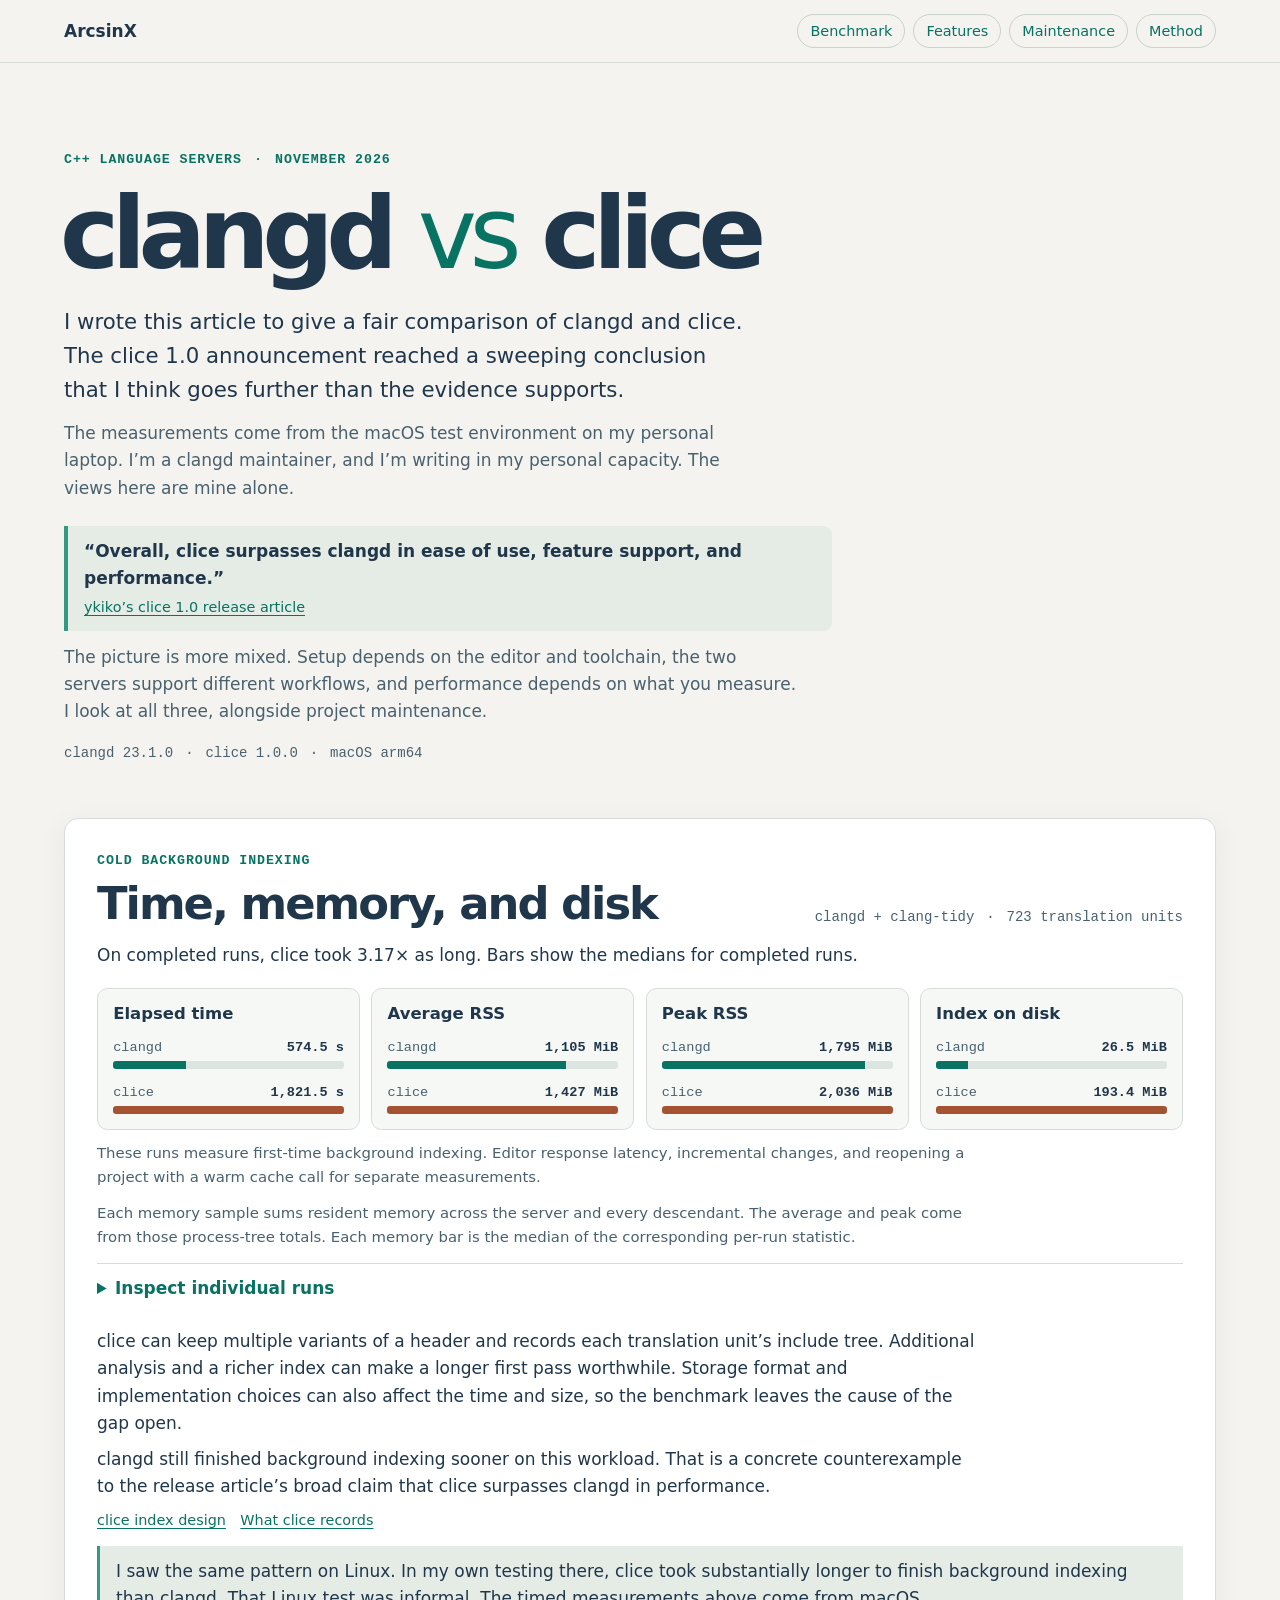
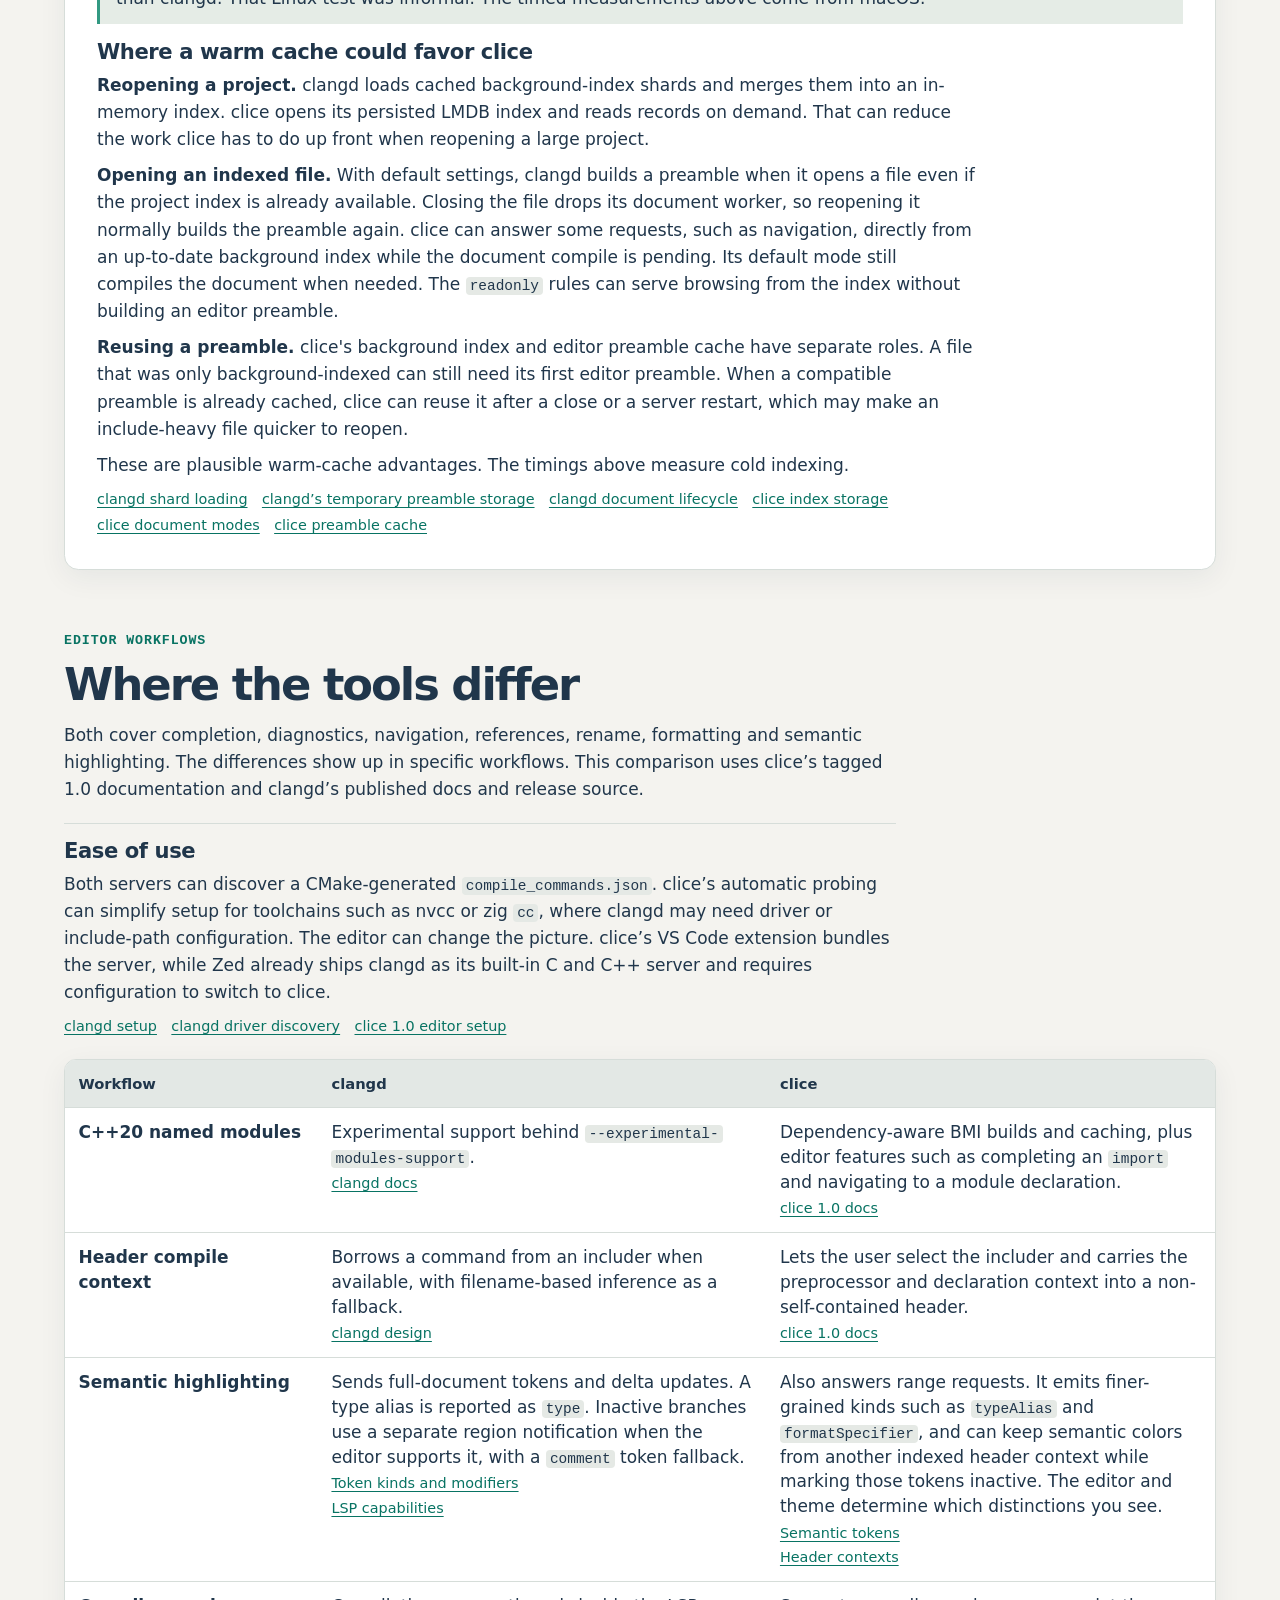
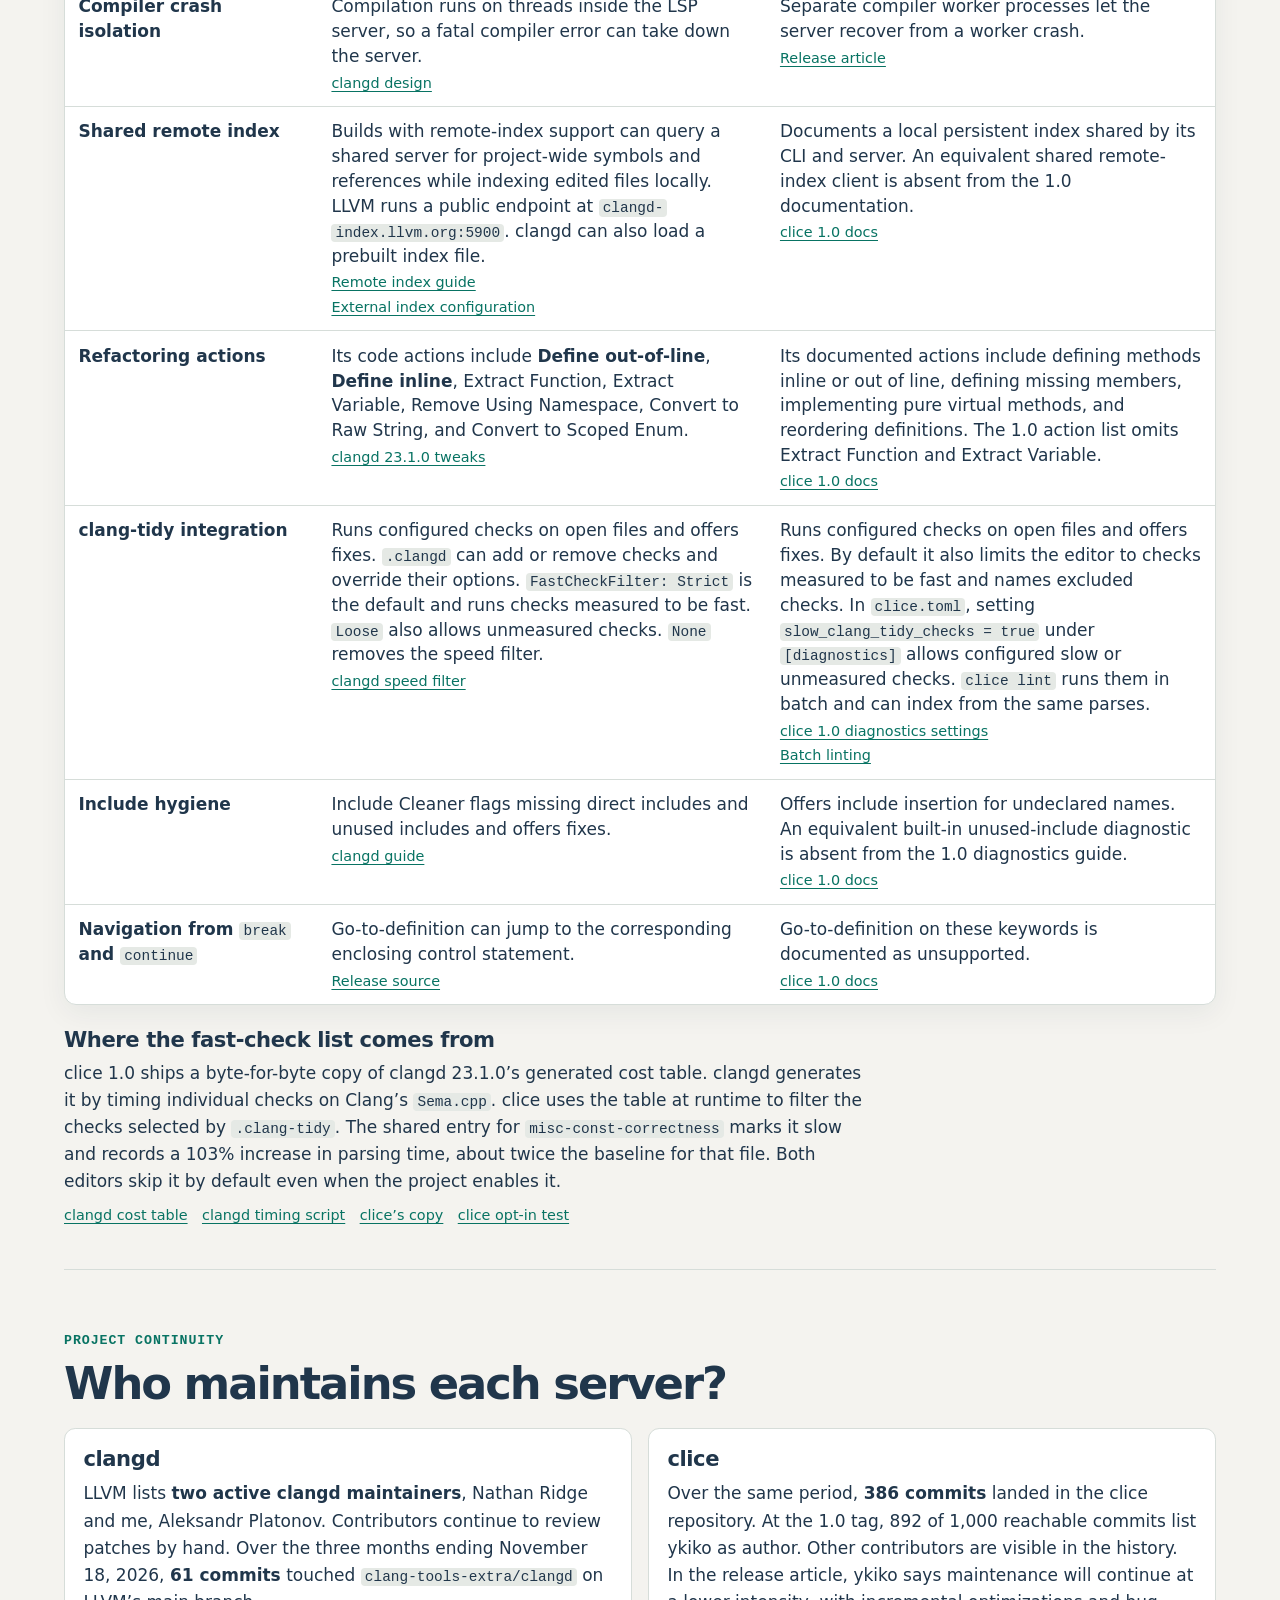
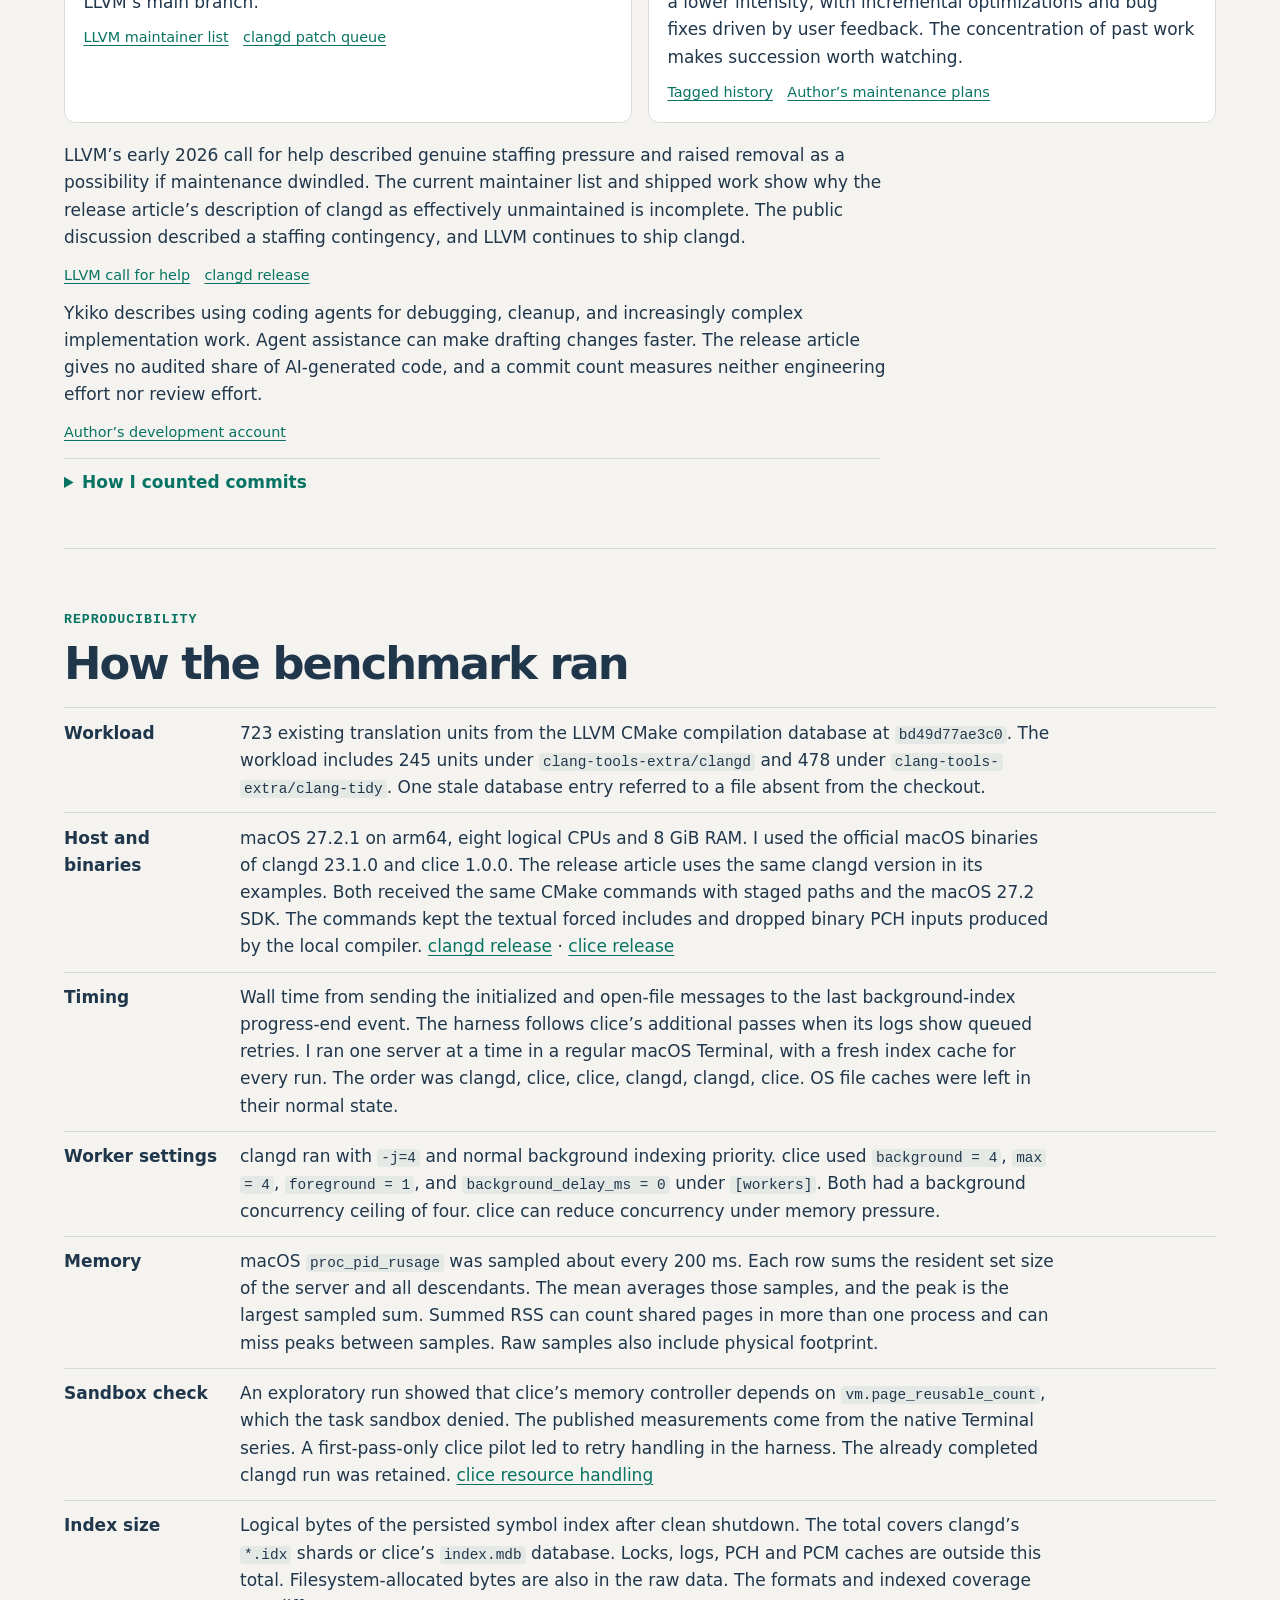
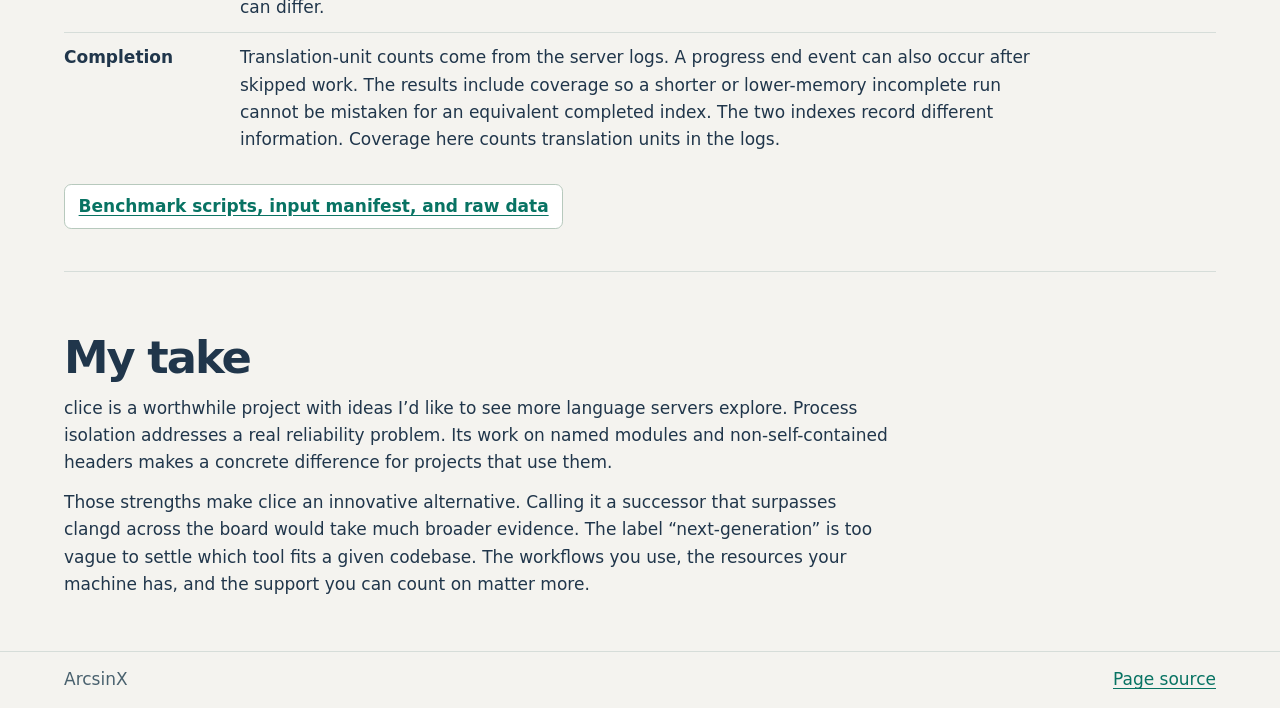
==== clangd-vs-clice/index.html @ 43998034 "Remove the name above the release quote" ====
<!doctype html>
<html lang="en">
<head>
  <meta charset="utf-8">
  <meta name="viewport" content="width=device-width, initial-scale=1">
  <meta name="description" content="Measured clangd and clice indexing time and process-tree memory on LLVM, with a sourced comparison of features and maintenance.">
  <title>clangd vs clice | An LLVM indexing comparison</title>
  <link rel="canonical" href="https://arcsinx.github.io/clangd-vs-clice/">
  <link rel="stylesheet" href="style.css">
  <script src="results.js" defer></script>
  <script src="report.js" defer></script>
</head>
<body>
  <a class="skip" href="#benchmark">Skip to benchmark</a>
  <header class="site-header">
    <div class="wrap header-inner">
      <a class="brand" href="https://github.com/ArcsinX">ArcsinX</a>
      <nav aria-label="Sections">
        <a href="#benchmark">Benchmark</a>
        <a href="#features">Features</a>
        <a href="#maintenance">Maintenance</a>
        <a href="#method">Method</a>
      </nav>
    </div>
  </header>
  <main>
    <div class="overview">
      <div class="wrap intro">
        <p class="eyebrow">C++ language servers <span>·</span> November 2026</p>
        <h1>clangd <em>vs</em> clice</h1>
        <p class="deck">I wrote this article to give a fair comparison of clangd and clice. The clice 1.0 announcement reached a sweeping conclusion that I think goes further than the evidence supports.</p>
        <p class="byline">The measurements come from the macOS test environment on my personal laptop. I’m a clangd maintainer, and I’m writing in my personal capacity. The views here are mine alone.</p>
        <figure class="release-claim">
          <blockquote>“Overall, clice surpasses clangd in ease of use, feature support, and performance.”</blockquote>
          <figcaption><a href="https://ykiko.me/en/articles/2105384023094834022/#language-server">ykiko’s clice 1.0 release article</a></figcaption>
        </figure>
        <p class="claim-response">The picture is more mixed. Setup depends on the editor and toolchain, the two servers support different workflows, and performance depends on what you measure. I look at all three, alongside project maintenance.</p>
        <p class="provenance">clangd 23.1.0 <span>·</span> clice 1.0.0 <span>·</span> macOS arm64</p>
      </div>

      <section class="wrap benchmark" id="benchmark" aria-labelledby="benchmark-title">
        <div class="benchmark-heading">
          <div>
            <p class="eyebrow">Cold background indexing</p>
            <h2 id="benchmark-title">Time, memory, and disk</h2>
          </div>
          <p class="scope">clangd + clang-tidy <span>·</span> 723 translation units</p>
        </div>
        <p id="benchmark-note" class="benchmark-note" aria-live="polite"></p>
        <div class="metrics" id="metric-cards"></div>
        <noscript><p>JavaScript displays the benchmark charts and per-run values. The raw data is available in the benchmark repository.</p></noscript>
        <p class="chart-caption">These runs measure first-time background indexing. Editor response latency, incremental changes, and reopening a project with a warm cache call for separate measurements.</p>
        <p class="chart-caption">Each memory sample sums resident memory across the server and every descendant. The average and peak come from those process-tree totals. Each memory bar is the median of the corresponding per-run statistic.</p>
        <details id="runs" class="runs">
          <summary>Inspect individual runs</summary>
          <div class="table-scroll" id="run-table" tabindex="0" role="region" aria-label="Individual benchmark runs"></div>
        </details>
        <div class="index-tradeoff">
          <p>clice can keep multiple variants of a header and records each translation unit’s include tree. Additional analysis and a richer index can make a longer first pass worthwhile. Storage format and implementation choices can also affect the time and size, so the benchmark leaves the cause of the gap open.</p>
          <p>clangd still finished background indexing sooner on this workload. That is a concrete counterexample to the release article’s broad claim that clice surpasses clangd in performance.</p>
          <p class="sources"><a href="https://github.com/clice-io/clice/blob/v1.0.0/docs/en/design/symbol-index.md">clice index design</a><a href="https://github.com/clice-io/clice/blob/v1.0.0/docs/en/cli/index.md#inspecting-the-index">What clice records</a></p>
        </div>
        <p class="linux-note">I saw the same pattern on Linux. In my own testing there, clice took substantially longer to finish background indexing than clangd. That Linux test was informal. The timed measurements above come from macOS.</p>
        <div class="warm-scenarios">
          <h3>Where a warm cache could favor clice</h3>
          <p><strong>Reopening a project.</strong> clangd loads cached background-index shards and merges them into an in-memory index. clice opens its persisted LMDB index and reads records on demand. That can reduce the work clice has to do up front when reopening a large project.</p>
          <p><strong>Opening an indexed file.</strong> With default settings, clangd builds a preamble when it opens a file even if the project index is already available. Closing the file drops its document worker, so reopening it normally builds the preamble again. clice can answer some requests, such as navigation, directly from an up-to-date background index while the document compile is pending. Its default mode still compiles the document when needed. The <code>readonly</code> rules can serve browsing from the index without building an editor preamble.</p>
          <p><strong>Reusing a preamble.</strong> clice's background index and editor preamble cache have separate roles. A file that was only background-indexed can still need its first editor preamble. When a compatible preamble is already cached, clice can reuse it after a close or a server restart, which may make an include-heavy file quicker to reopen.</p>
          <p>These are plausible warm-cache advantages. The timings above measure cold indexing.</p>
          <p class="sources"><a href="https://github.com/llvm/llvm-project/blob/llvmorg-23.1.0/clang-tools-extra/clangd/index/BackgroundRebuild.cpp">clangd shard loading</a><a href="https://github.com/llvm/llvm-project/blob/llvmorg-23.1.0/clang/lib/Frontend/PrecompiledPreamble.cpp#L197">clangd’s temporary preamble storage</a><a href="https://github.com/llvm/llvm-project/blob/llvmorg-23.1.0/clang-tools-extra/clangd/TUScheduler.cpp">clangd document lifecycle</a><a href="https://github.com/clice-io/clice/blob/v1.0.0/docs/en/design/symbol-index.md#storage">clice index storage</a><a href="https://github.com/clice-io/clice/blob/v1.0.0/docs/en/guide/configuration.md#L752-L758">clice document modes</a><a href="https://github.com/clice-io/clice/blob/v1.0.0/docs/en/design/incremental-parse.md#content-addressed-storage">clice preamble cache</a></p>
        </div>
      </section>
    </div>

    <div class="wrap article">
      <section class="section" id="features" aria-labelledby="features-title">
        <p class="eyebrow">Editor workflows</p>
        <h2 id="features-title">Where the tools differ</h2>
        <p class="section-intro">Both cover completion, diagnostics, navigation, references, rename, formatting and semantic highlighting. The differences show up in specific workflows. This comparison uses clice’s tagged 1.0 documentation and clangd’s published docs and release source.</p>
        <div class="ease">
          <h3>Ease of use</h3>
          <p>Both servers can discover a CMake-generated <code>compile_commands.json</code>. clice’s automatic probing can simplify setup for toolchains such as nvcc or zig <code>cc</code>, where clangd may need driver or include-path configuration. The editor can change the picture. clice’s VS Code extension bundles the server, while Zed already ships clangd as its built-in C and C++ server and requires configuration to switch to clice.</p>
          <p class="sources"><a href="https://clangd.llvm.org/installation">clangd setup</a><a href="https://clangd.llvm.org/guides/system-headers#query-driver">clangd driver discovery</a><a href="https://github.com/clice-io/clice/blob/v1.0.0/docs/en/guide/editors.md">clice 1.0 editor setup</a></p>
        </div>
        <div class="table-scroll feature-table" tabindex="0" role="region" aria-label="Feature comparison">
          <table>
            <thead><tr><th scope="col">Workflow</th><th scope="col">clangd</th><th scope="col">clice</th></tr></thead>
            <tbody>
              <tr><th scope="row">C++20 named modules</th><td>Experimental support behind <code>--experimental-modules-support</code>. <a href="https://clangd.llvm.org/features#experimental-c20-modules-support">clangd docs</a></td><td>Dependency-aware BMI builds and caching, plus editor features such as completing an <code>import</code> and navigating to a module declaration. <a href="https://github.com/clice-io/clice/blob/v1.0.0/docs/en/features/modules.md">clice 1.0 docs</a></td></tr>
              <tr><th scope="row">Header compile context</th><td>Borrows a command from an includer when available, with filename-based inference as a fallback. <a href="https://clangd.llvm.org/design/compile-commands#commands-for-header-files">clangd design</a></td><td>Lets the user select the includer and carries the preprocessor and declaration context into a non-self-contained header. <a href="https://github.com/clice-io/clice/blob/v1.0.0/docs/en/features/header-contexts.md">clice 1.0 docs</a></td></tr>
              <tr><th scope="row">Semantic highlighting</th><td>Sends full-document tokens and delta updates. A type alias is reported as <code>type</code>. Inactive branches use a separate region notification when the editor supports it, with a <code>comment</code> token fallback. <a href="https://clangd.llvm.org/features#semantic-highlighting">Token kinds and modifiers</a><a href="https://github.com/llvm/llvm-project/blob/llvmorg-23.1.0/clang-tools-extra/clangd/ClangdLSPServer.cpp#L613">LSP capabilities</a></td><td>Also answers range requests. It emits finer-grained kinds such as <code>typeAlias</code> and <code>formatSpecifier</code>, and can keep semantic colors from another indexed header context while marking those tokens inactive. The editor and theme determine which distinctions you see. <a href="https://github.com/clice-io/clice/blob/v1.0.0/docs/en/features/semantic-tokens.md">Semantic tokens</a><a href="https://github.com/clice-io/clice/blob/v1.0.0/docs/en/features/header-contexts.md#choosing-a-host">Header contexts</a></td></tr>
              <tr><th scope="row">Compiler crash isolation</th><td>Compilation runs on threads inside the LSP server, so a fatal compiler error can take down the server. <a href="https://clangd.llvm.org/design/threads">clangd design</a></td><td>Separate compiler worker processes let the server recover from a worker crash. <a href="https://ykiko.me/en/articles/2105384023094834022/#language-server">Release article</a></td></tr>
              <tr><th scope="row">Shared remote index</th><td>Builds with remote-index support can query a shared server for project-wide symbols and references while indexing edited files locally. LLVM runs a public endpoint at <code>clangd-index.llvm.org:5900</code>. clangd can also load a prebuilt index file. <a href="https://clangd.llvm.org/guides/remote-index">Remote index guide</a><a href="https://clangd.llvm.org/config#external">External index configuration</a></td><td>Documents a local persistent index shared by its CLI and server. An equivalent shared remote-index client is absent from the 1.0 documentation. <a href="https://github.com/clice-io/clice/blob/v1.0.0/docs/en/cli/index.md">clice 1.0 docs</a></td></tr>
              <tr><th scope="row">Refactoring actions</th><td>Its code actions include <strong>Define out-of-line</strong>, <strong>Define inline</strong>, Extract Function, Extract Variable, Remove Using Namespace, Convert to Raw String, and Convert to Scoped Enum. <a href="https://github.com/llvm/llvm-project/tree/llvmorg-23.1.0/clang-tools-extra/clangd/refactor/tweaks">clangd 23.1.0 tweaks</a></td><td>Its documented actions include defining methods inline or out of line, defining missing members, implementing pure virtual methods, and reordering definitions. The 1.0 action list omits Extract Function and Extract Variable. <a href="https://github.com/clice-io/clice/blob/v1.0.0/docs/en/features/code-action.md">clice 1.0 docs</a></td></tr>
              <tr><th scope="row">clang-tidy integration</th><td>Runs configured checks on open files and offers fixes. <code>.clangd</code> can add or remove checks and override their options. <code>FastCheckFilter: Strict</code> is the default and runs checks measured to be fast. <code>Loose</code> also allows unmeasured checks. <code>None</code> removes the speed filter. <a href="https://clangd.llvm.org/config#fastcheckfilter">clangd speed filter</a></td><td>Runs configured checks on open files and offers fixes. By default it also limits the editor to checks measured to be fast and names excluded checks. In <code>clice.toml</code>, setting <code>slow_clang_tidy_checks = true</code> under <code>[diagnostics]</code> allows configured slow or unmeasured checks. <code>clice lint</code> runs them in batch and can index from the same parses. <a href="https://github.com/clice-io/clice/blob/v1.0.0/docs/en/guide/configuration.md#diagnostics">clice 1.0 diagnostics settings</a><a href="https://github.com/clice-io/clice/blob/v1.0.0/docs/en/cli/lint.md">Batch linting</a></td></tr>
              <tr><th scope="row">Include hygiene</th><td>Include Cleaner flags missing direct includes and unused includes and offers fixes. <a href="https://clangd.llvm.org/guides/include-cleaner">clangd guide</a></td><td>Offers include insertion for undeclared names. An equivalent built-in unused-include diagnostic is absent from the 1.0 diagnostics guide. <a href="https://github.com/clice-io/clice/blob/v1.0.0/docs/en/features/diagnostics.md">clice 1.0 docs</a></td></tr>
              <tr><th scope="row">Navigation from <code>break</code> and <code>continue</code></th><td>Go-to-definition can jump to the corresponding enclosing control statement. <a href="https://github.com/llvm/llvm-project/blob/llvmorg-23.1.0/clang-tools-extra/clangd/XRefs.cpp">Release source</a></td><td>Go-to-definition on these keywords is documented as unsupported. <a href="https://github.com/clice-io/clice/blob/v1.0.0/docs/en/features/navigation.md#implicit-targets">clice 1.0 docs</a></td></tr>
            </tbody>
          </table>
        </div>
        <div class="check-cost">
          <h3>Where the fast-check list comes from</h3>
          <p>clice 1.0 ships a byte-for-byte copy of clangd 23.1.0’s generated cost table. clangd generates it by timing individual checks on Clang’s <code>Sema.cpp</code>. clice uses the table at runtime to filter the checks selected by <code>.clang-tidy</code>. The shared entry for <code>misc-const-correctness</code> marks it slow and records a 103% increase in parsing time, about twice the baseline for that file. Both editors skip it by default even when the project enables it.</p>
          <p class="sources"><a href="https://github.com/llvm/llvm-project/blob/llvmorg-23.1.0/clang-tools-extra/clangd/TidyFastChecks.inc#L297">clangd cost table</a><a href="https://github.com/llvm/llvm-project/blob/llvmorg-23.1.0/clang-tools-extra/clangd/TidyFastChecks.py">clangd timing script</a><a href="https://github.com/clice-io/clice/blob/v1.0.0/src/compile/tidy_check_costs.inc#L297">clice’s copy</a><a href="https://github.com/clice-io/clice/tree/v1.0.0/tests/diagnostics/clang_tidy/20_slow_checks">clice opt-in test</a></p>
        </div>
      </section>

      <section class="section" id="maintenance" aria-labelledby="maintenance-title">
        <p class="eyebrow">Project continuity</p>
        <h2 id="maintenance-title">Who maintains each server?</h2>
        <div class="columns">
          <article>
            <h3>clangd</h3>
            <p>LLVM lists <strong>two active clangd maintainers</strong>, Nathan Ridge and me, Aleksandr Platonov. Contributors continue to review patches by hand. Over the three months ending November 18, 2026, <strong>61 commits</strong> touched <code>clang-tools-extra/clangd</code> on LLVM’s main branch.</p>
            <p class="sources"><a href="https://github.com/llvm/llvm-project/blob/main/clang-tools-extra/Maintainers.md#clangd">LLVM maintainer list</a><a href="https://github.com/llvm/llvm-project/pulls?q=is%3Apr+label%3Aclangd">clangd patch queue</a></p>
          </article>
          <article>
            <h3>clice</h3>
            <p>Over the same period, <strong>386 commits</strong> landed in the clice repository. At the 1.0 tag, 892 of 1,000 reachable commits list ykiko as author. Other contributors are visible in the history. In the release article, ykiko says maintenance will continue at a lower intensity, with incremental optimizations and bug fixes driven by user feedback. The concentration of past work makes succession worth watching.</p>
            <p class="sources"><a href="https://github.com/clice-io/clice/commits/v1.0.0/">Tagged history</a><a href="https://ykiko.me/en/articles/2105384023094834022/#to-be-continued">Author’s maintenance plans</a></p>
          </article>
        </div>
        <p>LLVM’s early 2026 call for help described genuine staffing pressure and raised removal as a possibility if maintenance dwindled. The current maintainer list and shipped work show why the release article’s description of clangd as effectively unmaintained is incomplete. The public discussion described a staffing contingency, and LLVM continues to ship clangd.</p>
        <p class="sources"><a href="https://discourse.llvm.org/t/help-needed-with-clangd-maintenance/89820">LLVM call for help</a><a href="https://github.com/clangd/clangd/releases/tag/23.1.0">clangd release</a></p>
        <p>Ykiko describes using coding agents for debugging, cleanup, and increasingly complex implementation work. Agent assistance can make drafting changes faster. The release article gives no audited share of AI-generated code, and a commit count measures neither engineering effort nor review effort.</p>
        <p class="sources"><a href="https://ykiko.me/en/articles/2105384023094834022/#how-did-we-get-here">Author’s development account</a></p>
        <details class="commit-method">
          <summary>How I counted commits</summary>
          <p>The window covers August 19 through November 18, 2026 UTC. I counted commits reachable from a pinned snapshot of each main branch. The clangd count filters for its directory in LLVM’s monorepo. The clice count covers its whole repository, including editor integrations, documentation, and other tools. The API links use one result per page, so the last page number gives the count.</p>
          <p class="sources"><a href="https://api.github.com/repos/llvm/llvm-project/commits?sha=5d20c85f4e1b8755b655bf1782b094fb35ec48d1&amp;path=clang-tools-extra%2Fclangd&amp;since=2026-08-18T23%3A59%3A59Z&amp;until=2026-11-18T23%3A59%3A59Z&amp;per_page=1">clangd count query</a><a href="https://api.github.com/repos/clice-io/clice/commits?sha=d4e8471db3127cdc76ed79bac5b300a36f6eaecd&amp;since=2026-08-18T23%3A59%3A59Z&amp;until=2026-11-18T23%3A59%3A59Z&amp;per_page=1">clice count query</a></p>
        </details>
      </section>

      <section class="section" id="method" aria-labelledby="method-title">
        <p class="eyebrow">Reproducibility</p>
        <h2 id="method-title">How the benchmark ran</h2>
        <dl class="method">
          <div><dt>Workload</dt><dd>723 existing translation units from the LLVM CMake compilation database at <code>bd49d77ae3c0</code>. The workload includes 245 units under <code>clang-tools-extra/clangd</code> and 478 under <code>clang-tools-extra/clang-tidy</code>. One stale database entry referred to a file absent from the checkout.</dd></div>
          <div><dt>Host and binaries</dt><dd>macOS 27.2.1 on arm64, eight logical CPUs and 8 GiB RAM. I used the official macOS binaries of clangd 23.1.0 and clice 1.0.0. The release article uses the same clangd version in its examples. Both received the same CMake commands with staged paths and the macOS 27.2 SDK. The commands kept the textual forced includes and dropped binary PCH inputs produced by the local compiler. <a href="https://github.com/clangd/clangd/releases/tag/23.1.0">clangd release</a> · <a href="https://github.com/clice-io/clice/releases/tag/v1.0.0">clice release</a></dd></div>
          <div><dt>Timing</dt><dd>Wall time from sending the initialized and open-file messages to the last background-index progress-end event. The harness follows clice’s additional passes when its logs show queued retries. I ran one server at a time in a regular macOS Terminal, with a fresh index cache for every run. The order was clangd, clice, clice, clangd, clangd, clice. OS file caches were left in their normal state.</dd></div>
          <div><dt>Worker settings</dt><dd>clangd ran with <code>-j=4</code> and normal background indexing priority. clice used <code>background = 4</code>, <code>max = 4</code>, <code>foreground = 1</code>, and <code>background_delay_ms = 0</code> under <code>[workers]</code>. Both had a background concurrency ceiling of four. clice can reduce concurrency under memory pressure.</dd></div>
          <div><dt>Memory</dt><dd>macOS <code>proc_pid_rusage</code> was sampled about every 200 ms. Each row sums the resident set size of the server and all descendants. The mean averages those samples, and the peak is the largest sampled sum. Summed RSS can count shared pages in more than one process and can miss peaks between samples. Raw samples also include physical footprint.</dd></div>
          <div><dt>Sandbox check</dt><dd>An exploratory run showed that clice’s memory controller depends on <code>vm.page_reusable_count</code>, which the task sandbox denied. The published measurements come from the native Terminal series. A first-pass-only clice pilot led to retry handling in the harness. The already completed clangd run was retained. <a href="https://github.com/clice-io/clice/blob/v1.0.0/src/worker/resources.cpp">clice resource handling</a></dd></div>
          <div><dt>Index size</dt><dd>Logical bytes of the persisted symbol index after clean shutdown. The total covers clangd’s <code>*.idx</code> shards or clice’s <code>index.mdb</code> database. Locks, logs, PCH and PCM caches are outside this total. Filesystem-allocated bytes are also in the raw data. The formats and indexed coverage can differ.</dd></div>
          <div><dt>Completion</dt><dd>Translation-unit counts come from the server logs. A progress end event can also occur after skipped work. The results include coverage so a shorter or lower-memory incomplete run cannot be mistaken for an equivalent completed index. The two indexes record different information. Coverage here counts translation units in the logs.</dd></div>
        </dl>
        <p><a class="button" href="https://github.com/ArcsinX/clangd-vs-clice-benchmark">Benchmark scripts, input manifest, and raw data</a></p>
      </section>
      <section class="section conclusion" aria-labelledby="conclusion-title">
        <h2 id="conclusion-title">My take</h2>
        <p>clice is a worthwhile project with ideas I’d like to see more language servers explore. Process isolation addresses a real reliability problem. Its work on named modules and non-self-contained headers makes a concrete difference for projects that use them.</p>
        <p>Those strengths make clice an innovative alternative. Calling it a successor that surpasses clangd across the board would take much broader evidence. The label “next-generation” is too vague to settle which tool fits a given codebase. The workflows you use, the resources your machine has, and the support you can count on matter more.</p>
      </section>
    </div>
  </main>
  <footer><div class="wrap footer"><span>ArcsinX</span><a href="https://github.com/ArcsinX/ArcsinX.github.io/tree/main/clangd-vs-clice">Page source</a></div></footer>
</body>
</html>
---- clangd-vs-clice/style.css ----
:root {
  color-scheme: light;
  --paper: #f4f3ef;
  --panel: #fff;
  --ink: #20364b;
  --muted: #49616e;
  --line: #d6ddd9;
  --teal: #087363;
  --teal-wash: #e5ece6;
  --copper: #a45332;
  --mono: Menlo, Consolas, "Liberation Mono", monospace;
  --shadow: 0 8px 28px #132a3810;
}
* { box-sizing: border-box; }
html { scroll-behavior: smooth; }
body {
  margin: 0;
  background: var(--paper);
  color: var(--ink);
  font: 1.0625rem/1.6 system-ui, -apple-system, sans-serif;
}
a { color: var(--teal); text-underline-offset: .19em; }
a:hover { text-decoration-thickness: 2px; }
a:focus-visible, summary:focus-visible, [tabindex]:focus-visible {
  outline: 2px solid var(--teal);
  outline-offset: 4px;
}
h1, h2, h3, p { margin: 0; }
h1, h2, h3 { line-height: 1.1; }
h1 {
  font-size: clamp(3rem, 8vw, 6.25rem);
  font-weight: 740;
  letter-spacing: -.075em;
  margin-left: -.04em;
}
h1 em { color: var(--teal); font-style: normal; font-weight: 480; }
h2 { font-size: clamp(1.85rem, 4.2vw, 2.8rem); font-weight: 690; letter-spacing: -.045em; }
h3 { font-size: 1.32rem; letter-spacing: -.02em; }
code {
  background: #e5e9e5;
  border-radius: .25rem;
  padding: .07em .28em;
  font: .85em/1.3 var(--mono);
  overflow-wrap: anywhere;
  box-decoration-break: clone;
  -webkit-box-decoration-break: clone;
}
.wrap { width: min(100% - 3.75rem, 72rem); margin-inline: auto; }
.skip { position: absolute; left: 1rem; top: -6rem; z-index: 5; background: var(--panel); padding: .6rem; }
.skip:focus { top: .5rem; }
.site-header { border-bottom: 1px solid var(--line); }
.header-inner, .footer {
  display: flex;
  align-items: center;
  justify-content: space-between;
  gap: 1rem;
  padding-block: .9rem;
}
.brand { color: var(--ink); font-weight: 750; text-decoration: none; }
nav { display: flex; flex-wrap: wrap; gap: .35rem .5rem; }
nav a {
  padding: .27rem .75rem;
  border: 1px solid #c7d3cb;
  border-radius: 2rem;
  font-size: .9rem;
  text-decoration: none;
}
nav a:hover { background: var(--teal-wash); text-decoration: underline; }
.brand:hover { text-decoration: underline; }
.intro { padding-block: clamp(2.8rem, 7vw, 5.4rem) clamp(1.9rem, 5vw, 3.35rem); }
.eyebrow {
  margin-bottom: .55rem;
  color: var(--teal);
  font: 650 .83rem/1.5 var(--mono);
  letter-spacing: .07em;
  text-transform: uppercase;
}
.eyebrow span, .provenance span, .scope span { margin-inline: .25em; }
.deck { margin-top: 1rem; max-width: 43rem; font-size: clamp(1.125rem, 2.2vw, 1.33rem); }
.byline { max-width: 43rem; margin-top: .85rem; color: var(--muted); }
.byline span { display: block; color: var(--ink); font-weight: 680; margin-top: .3rem; }
.release-claim {
  max-width: 48rem;
  margin: 1.5rem 0 0;
  padding: .75rem 1rem;
  background: var(--teal-wash);
  border-left: .25rem solid #329982;
  border-radius: 0 .55rem .55rem 0;
}
.release-claim blockquote { margin: 0; font-weight: 620; }
.release-claim figcaption { margin-top: .23rem; font-size: .9rem; }
.claim-response { max-width: 46rem; margin-top: .8rem; color: var(--muted); }
.provenance, .scope { color: var(--muted); font: .875rem/1.5 var(--mono); }
.provenance { margin-top: 1.1rem; }
.benchmark {
  background: var(--panel);
  border: 1px solid var(--line);
  border-radius: .9rem;
  box-shadow: var(--shadow);
  padding: clamp(1rem, 3.5vw, 2rem);
}
.benchmark-heading { display: flex; justify-content: space-between; gap: .6rem 1rem; align-items: end; flex-wrap: wrap; }
.benchmark-note { margin-top: .85rem; max-width: 53rem; }
.metrics { display: grid; grid-template-columns: repeat(4, minmax(0, 1fr)); gap: .7rem; margin-top: 1.2rem; }
.metric { min-width: 0; padding: .95rem; background: #f6f8f5; border: 1px solid var(--line); border-radius: .65rem; }
.metric h3 { font-size: 1.03rem; margin-bottom: .95rem; letter-spacing: 0; }
.bar-row + .bar-row { margin-top: .85rem; }
.bar-label {
  display: flex;
  justify-content: space-between;
  gap: .25rem;
  margin-bottom: .28rem;
  color: var(--muted);
  font: .85rem/1.4 var(--mono);
}
.bar-label strong { color: var(--ink); text-align: right; }
.track { height: .49rem; background: #dce5df; border-radius: .2rem; overflow: hidden; }
.bar { height: 100%; background: var(--teal); }
.bar.clice { background: var(--copper); }
.chart-caption { max-width: 55rem; margin-top: .75rem; color: var(--muted); font-size: .93rem; }
.runs, .commit-method { margin-top: .85rem; border-top: 1px solid var(--line); }
summary { color: var(--teal); cursor: pointer; padding: .65rem 0; font-weight: 670; }
.runs table { min-width: 56rem; }
.index-tradeoff, .warm-scenarios { max-width: 55rem; margin-top: 1rem; }
.index-tradeoff p + p, .warm-scenarios p { margin-top: .55rem; }
.linux-note { margin-top: .85rem; padding: .75rem 1rem; background: var(--teal-wash); border-left: .2rem solid #329982; }
.runs td, .runs th { padding: .55rem .65rem; }
.article { padding-bottom: 3.3rem; }
.section { padding-top: clamp(2rem, 5vw, 3.8rem); }
.section + .section { margin-top: 2.6rem; border-top: 1px solid var(--line); }
.section-intro, .section > p:not(.eyebrow) { margin-top: .8rem; max-width: 52rem; }
.ease { max-width: 52rem; margin-top: 1.25rem; padding-top: .9rem; border-top: 1px solid var(--line); }
.ease p, .check-cost p { margin-top: .55rem; }
.table-scroll { overflow-x: auto; }
.feature-table {
  margin-top: 1.3rem;
  background: var(--panel);
  border: 1px solid var(--line);
  border-radius: .75rem;
  box-shadow: var(--shadow);
}
table { width: 100%; border-collapse: collapse; text-align: left; }
.feature-table table { min-width: 41rem; }
thead { background: #e3e8e5; font-size: .92rem; }
th, td { vertical-align: top; padding: .78rem .84rem; border-bottom: 1px solid var(--line); line-height: 1.46; }
tbody tr:last-child > * { border-bottom: 0; }
.feature-table th[scope="row"] { width: 22%; }
.feature-table td { width: 39%; }
.feature-table td a { display: block; width: fit-content; font-size: .9rem; margin-top: .23rem; }
.check-cost { margin-top: 1.4rem; max-width: 50rem; }
.columns { display: grid; grid-template-columns: 1fr 1fr; gap: 1rem; margin-block: 1.2rem; }
.columns article { background: var(--panel); border: 1px solid var(--line); border-radius: .7rem; padding: 1.15rem; }
.columns p { margin-top: .62rem; }
.sources { display: flex; flex-wrap: wrap; gap: .2rem .9rem; font-size: .9rem; }
.commit-method { max-width: 51rem; }
.commit-method .sources { margin-top: .4rem; }
.method { margin: 1.2rem 0; }
.method > div { display: grid; grid-template-columns: 10rem minmax(0, 1fr); gap: .4rem 1rem; border-top: 1px solid var(--line); padding-block: .7rem; }
dt { font-weight: 690; }
dd { margin: 0; max-width: 51rem; }
.button {
  display: inline-block;
  padding: .52rem .85rem;
  background: var(--panel);
  border: 1px solid #b7c9bd;
  border-radius: .45rem;
  font-weight: 650;
}
footer { border-top: 1px solid var(--line); color: var(--muted); }
@media (max-width: 58rem) {
  .metrics { grid-template-columns: repeat(2, minmax(0, 1fr)); }
}
@media (max-width: 39rem) {
  .wrap { width: calc(100% - 1.75rem); }
  .header-inner { align-items: start; flex-direction: column; gap: .35rem; }
  .columns, .method > div { grid-template-columns: 1fr; }
  .metrics { grid-template-columns: 1fr; }
  .metric { display: grid; grid-template-columns: 1fr 1fr; gap: .4rem .75rem; }
  .metric h3 { grid-column: 1 / -1; margin-bottom: .12rem; }
  .bar-row + .bar-row { margin-top: 0; }
  th, td { padding: .6rem; }
}
@media (prefers-reduced-motion: reduce) { html { scroll-behavior: auto; } }
@media print {
  .site-header, footer { display: none; }
  .wrap { width: 100%; }
  .benchmark, .feature-table { box-shadow: none; }
}
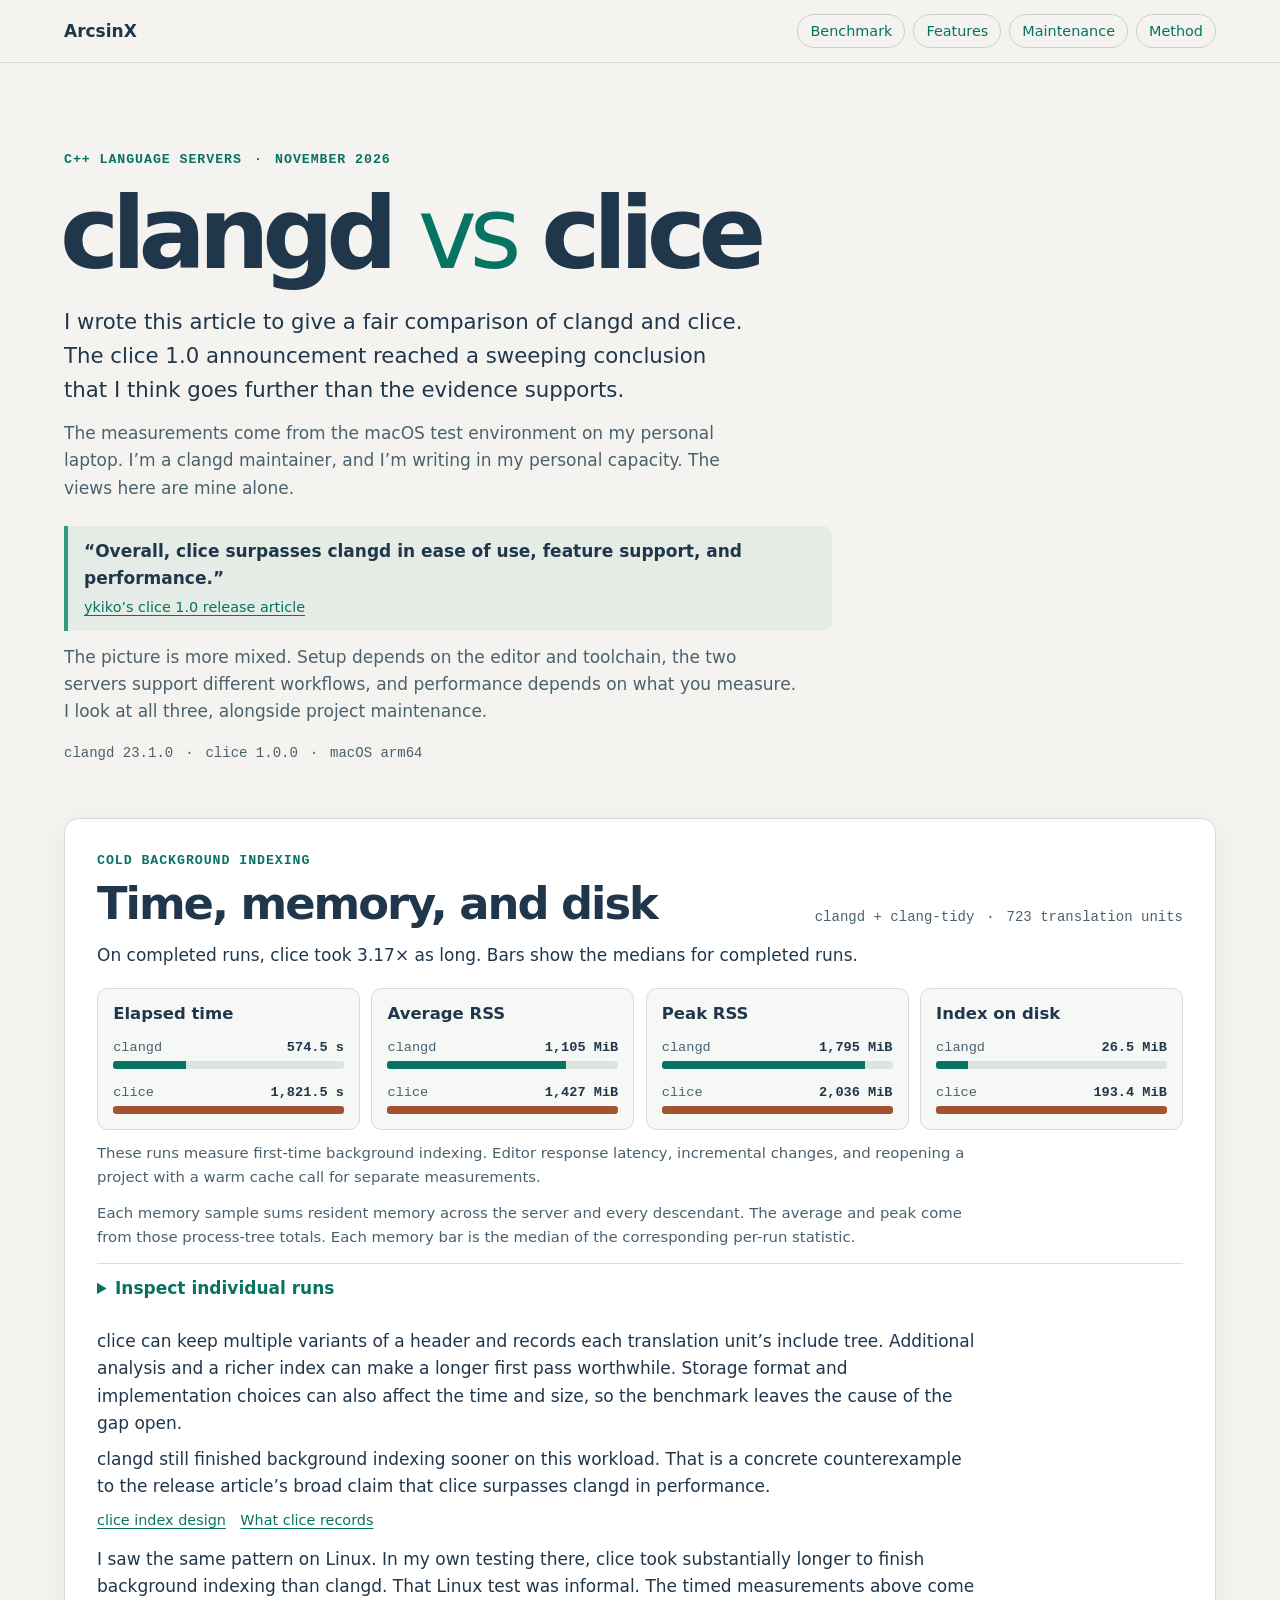
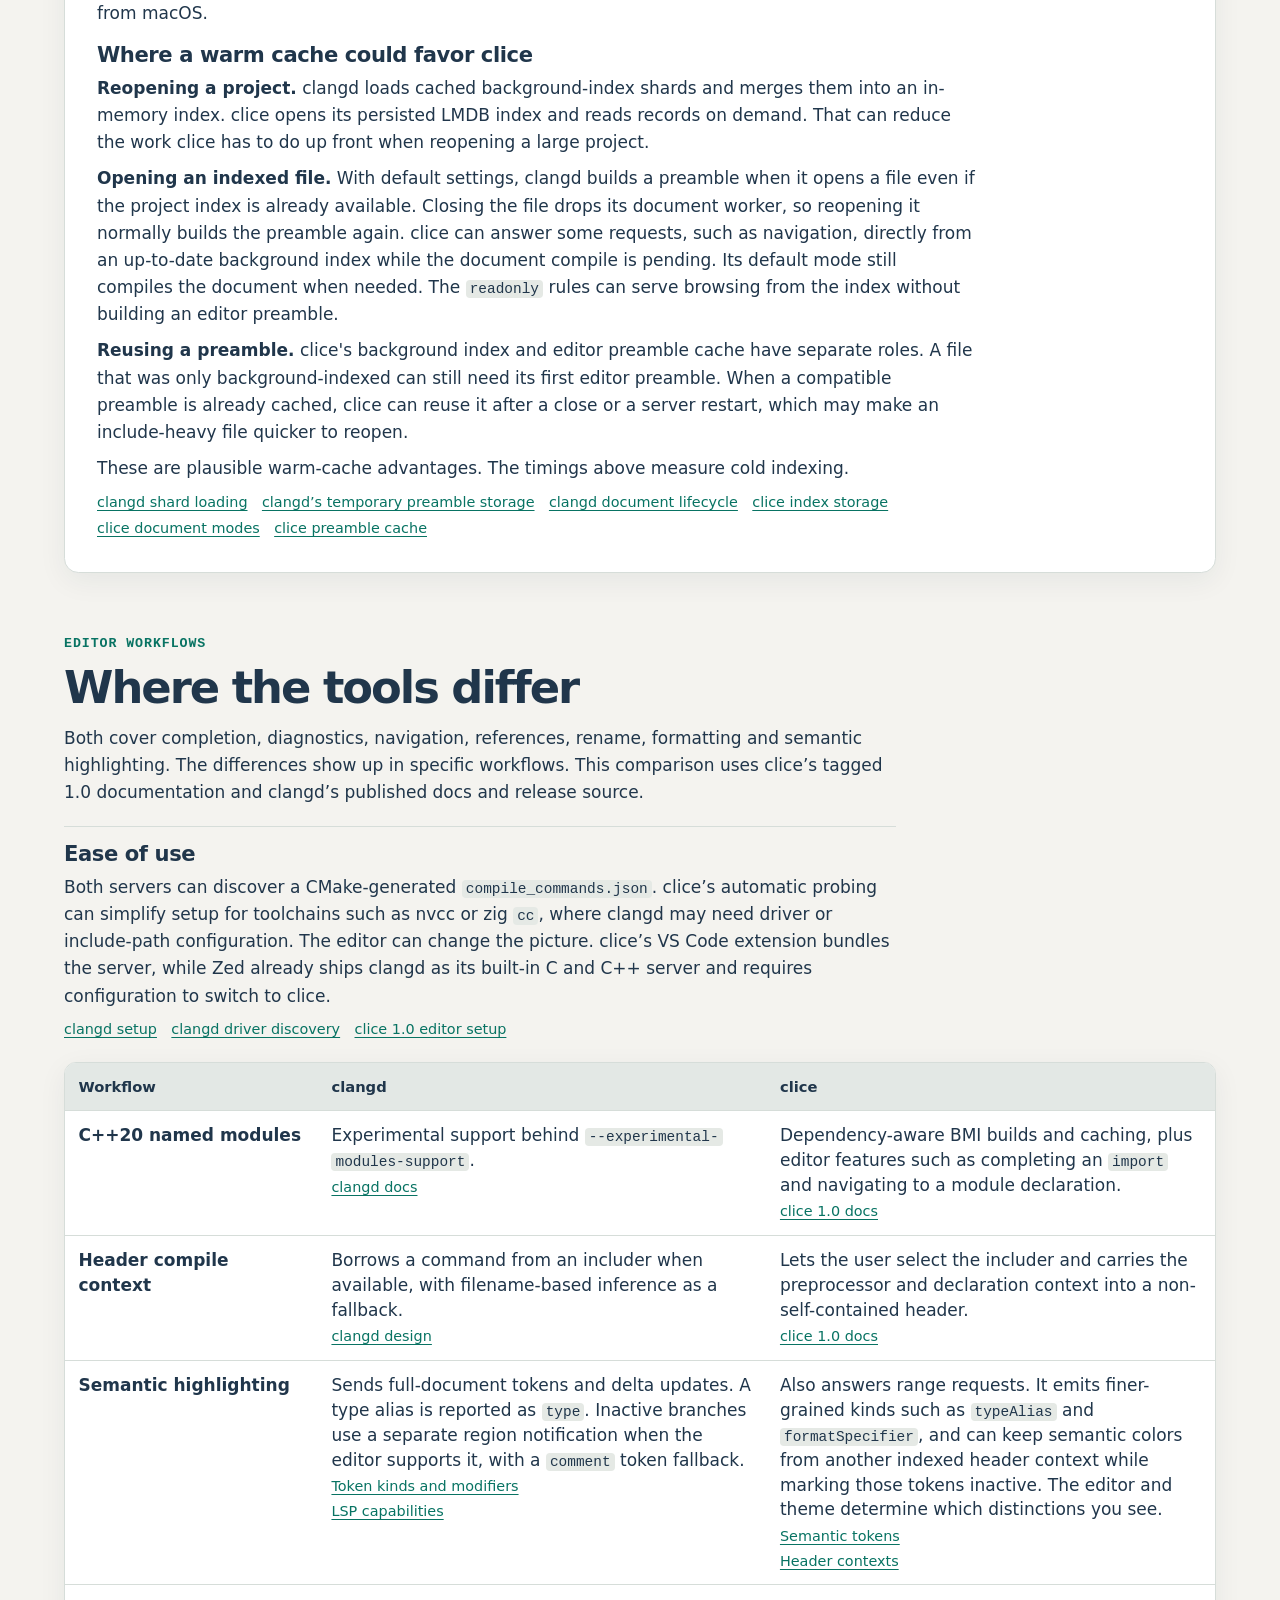
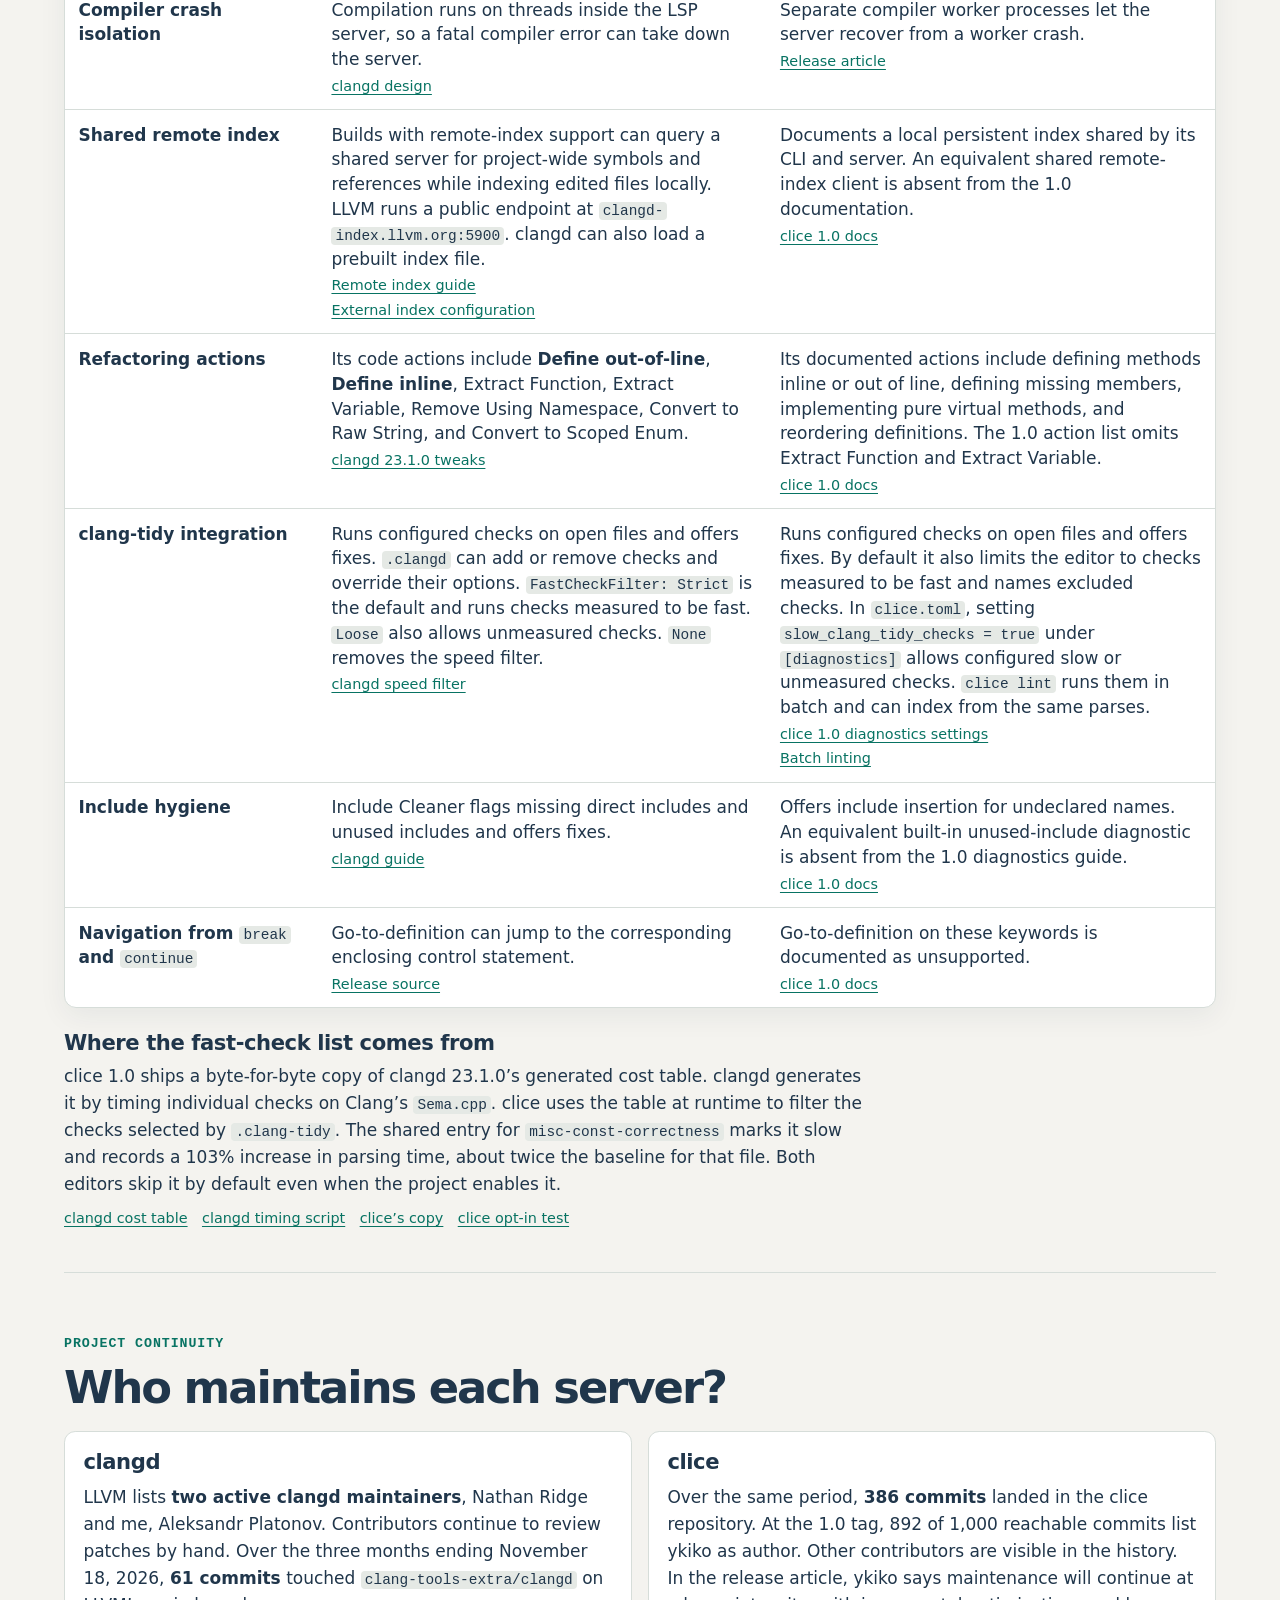
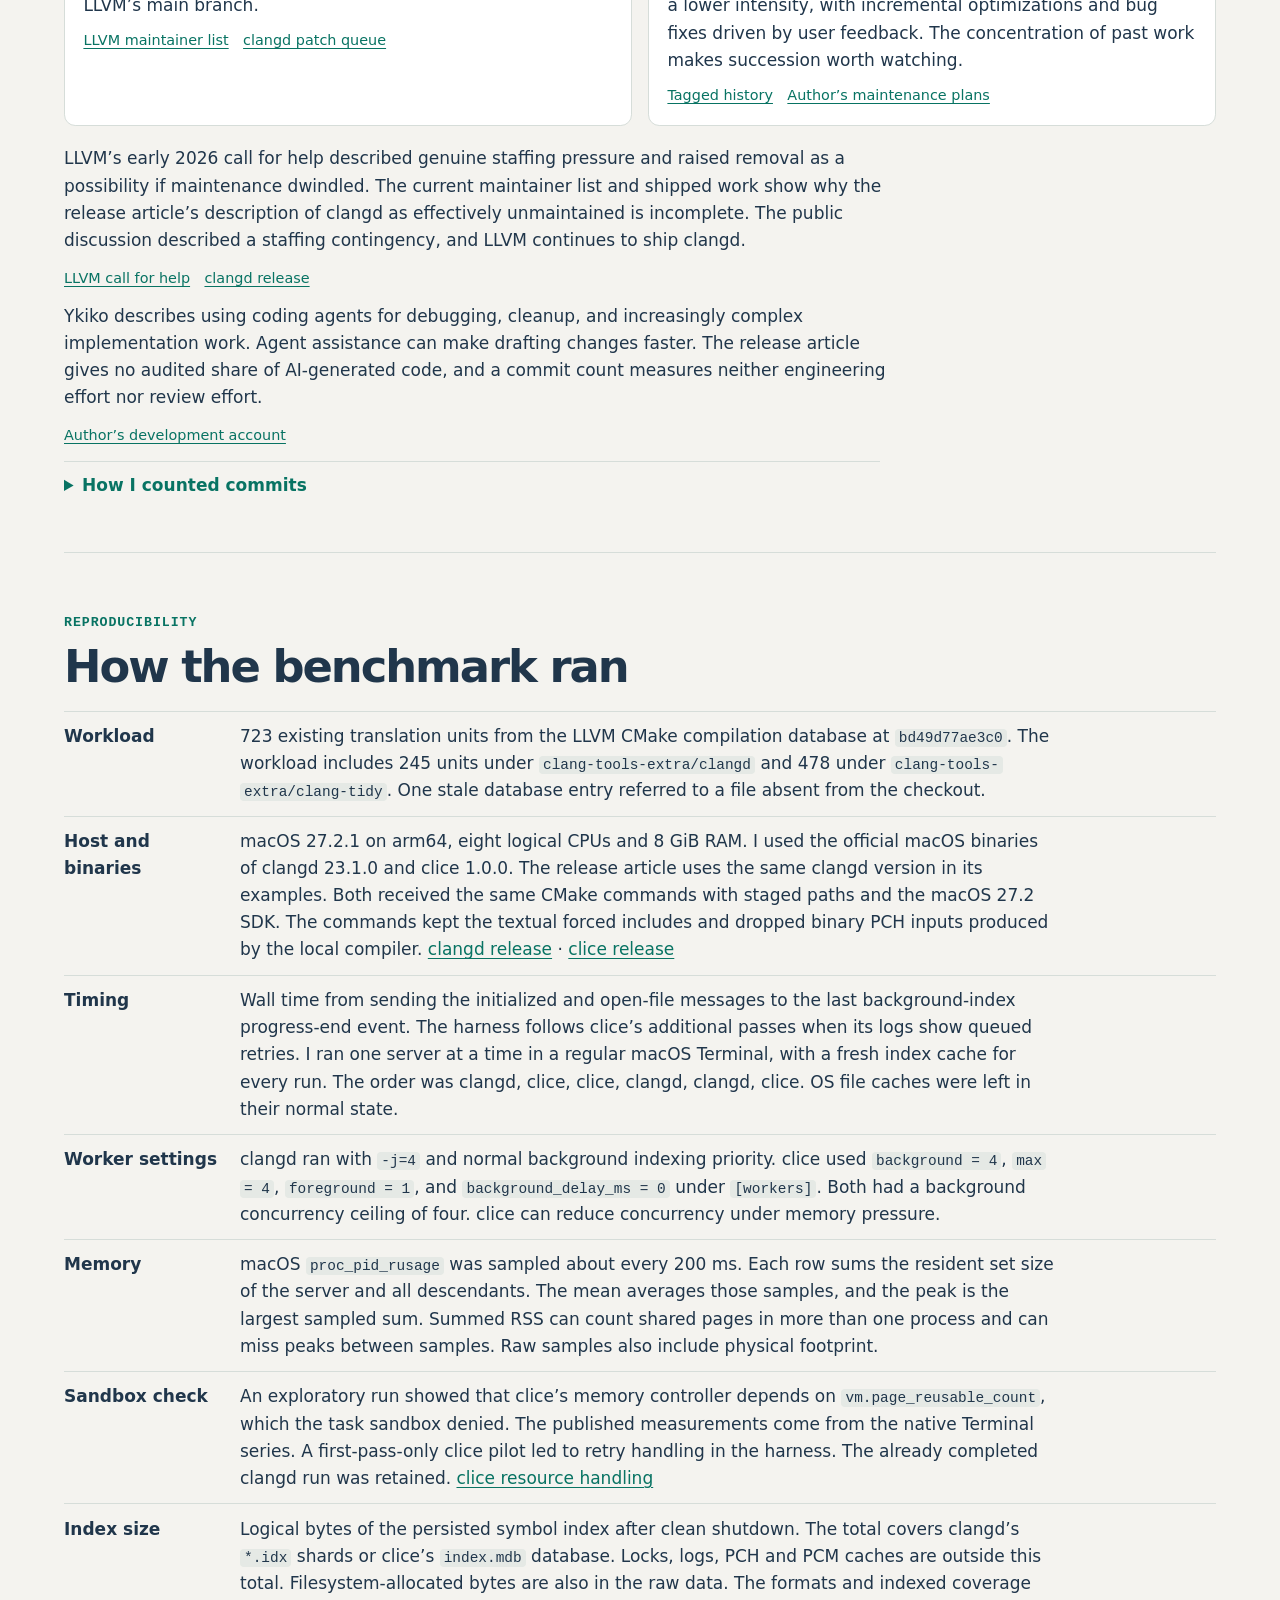
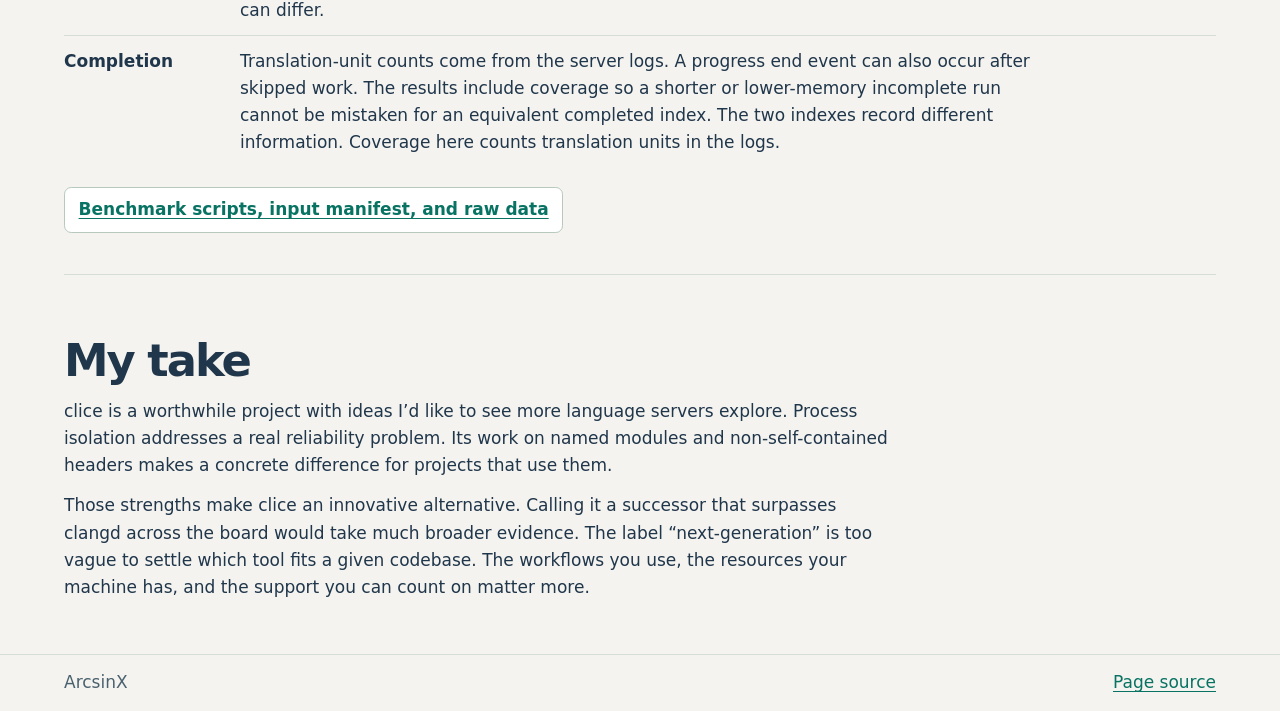
==== commit 8648ea2c: "Style the Linux observation as a regular paragraph" ====
--- a/clangd-vs-clice/index.html
+++ b/clangd-vs-clice/index.html
@@ -60,7 +60,7 @@
           <p>clangd still finished background indexing sooner on this workload. That is a concrete counterexample to the release article’s broad claim that clice surpasses clangd in performance.</p>
           <p class="sources"><a href="https://github.com/clice-io/clice/blob/v1.0.0/docs/en/design/symbol-index.md">clice index design</a><a href="https://github.com/clice-io/clice/blob/v1.0.0/docs/en/cli/index.md#inspecting-the-index">What clice records</a></p>
         </div>
-        <p class="linux-note">I saw the same pattern on Linux. In my own testing there, clice took substantially longer to finish background indexing than clangd. That Linux test was informal. The timed measurements above come from macOS.</p>
+        <p class="benchmark-paragraph">I saw the same pattern on Linux. In my own testing there, clice took substantially longer to finish background indexing than clangd. That Linux test was informal. The timed measurements above come from macOS.</p>
         <div class="warm-scenarios">
           <h3>Where a warm cache could favor clice</h3>
           <p><strong>Reopening a project.</strong> clangd loads cached background-index shards and merges them into an in-memory index. clice opens its persisted LMDB index and reads records on demand. That can reduce the work clice has to do up front when reopening a large project.</p>
--- a/clangd-vs-clice/style.css
+++ b/clangd-vs-clice/style.css
@@ -123,7 +123,7 @@
 .runs table { min-width: 56rem; }
 .index-tradeoff, .warm-scenarios { max-width: 55rem; margin-top: 1rem; }
 .index-tradeoff p + p, .warm-scenarios p { margin-top: .55rem; }
-.linux-note { margin-top: .85rem; padding: .75rem 1rem; background: var(--teal-wash); border-left: .2rem solid #329982; }
+.benchmark-paragraph { max-width: 55rem; margin-top: .85rem; }
 .runs td, .runs th { padding: .55rem .65rem; }
 .article { padding-bottom: 3.3rem; }
 .section { padding-top: clamp(2rem, 5vw, 3.8rem); }
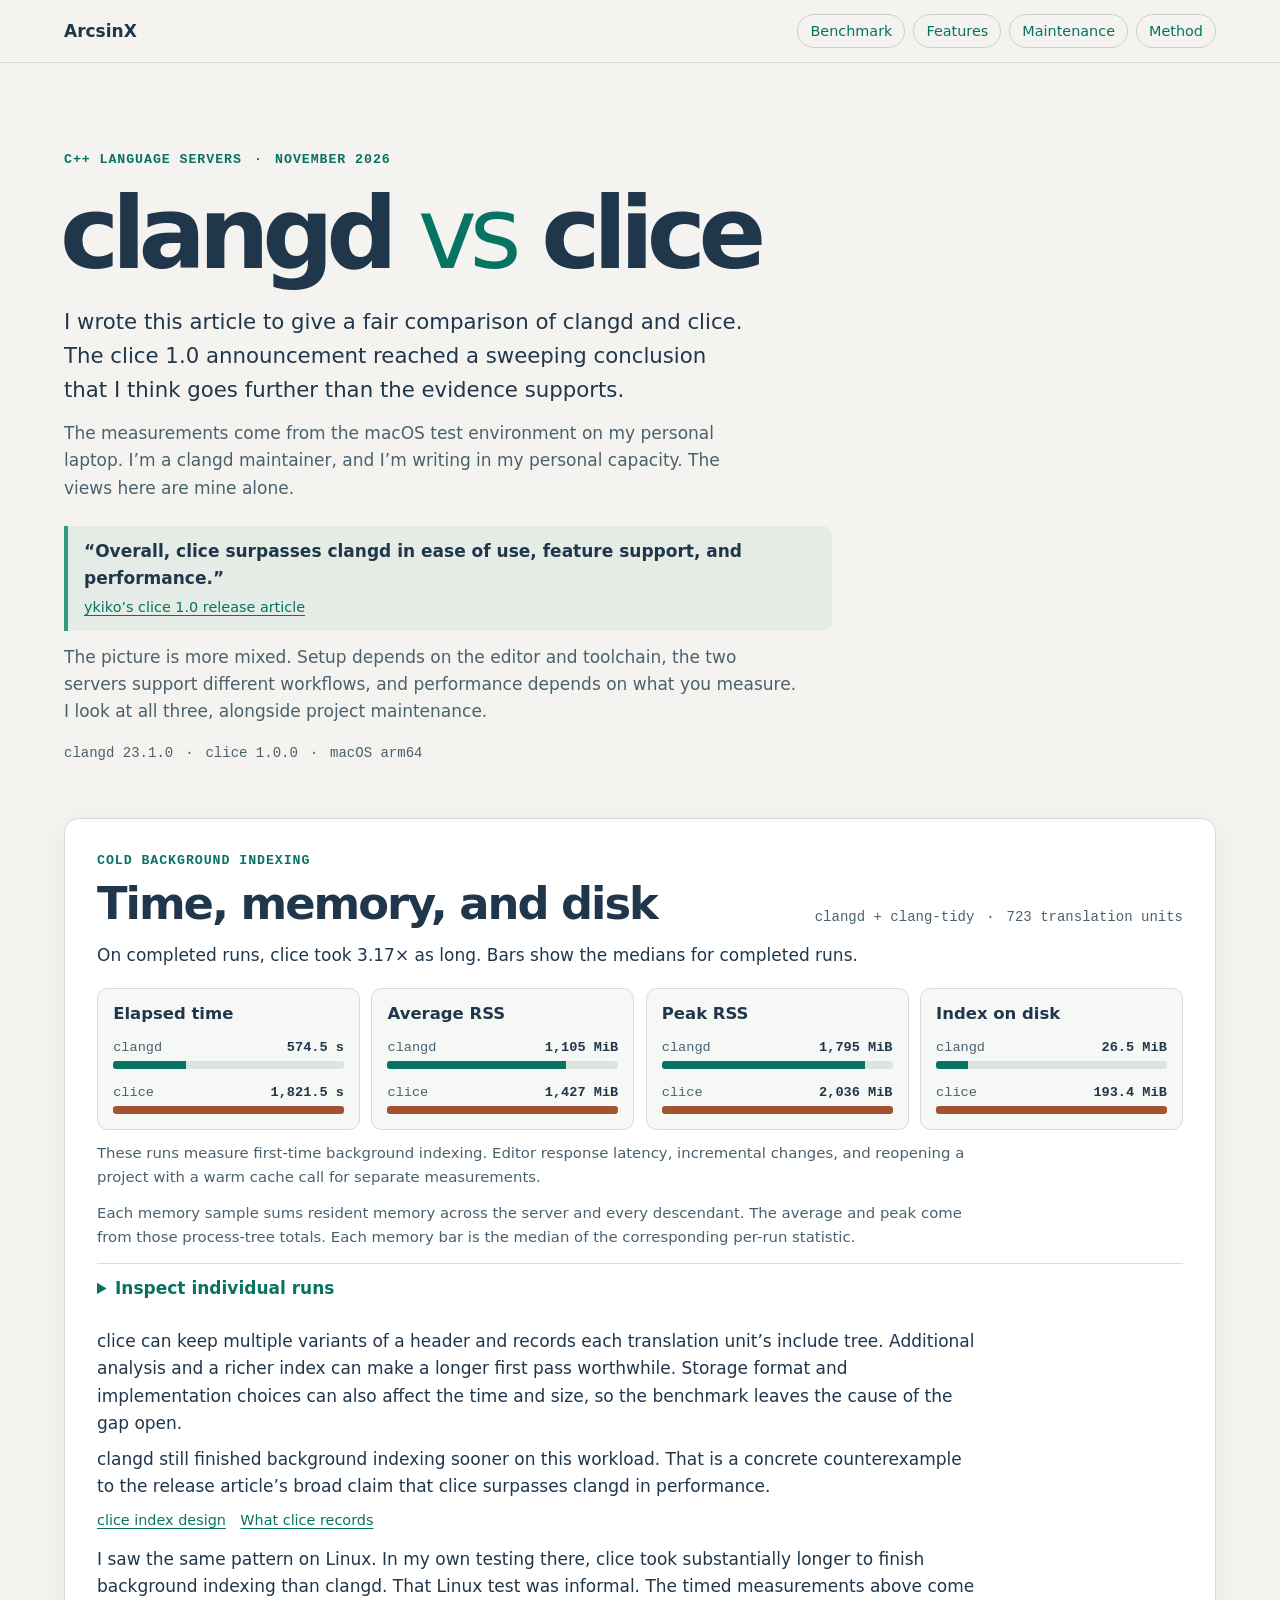
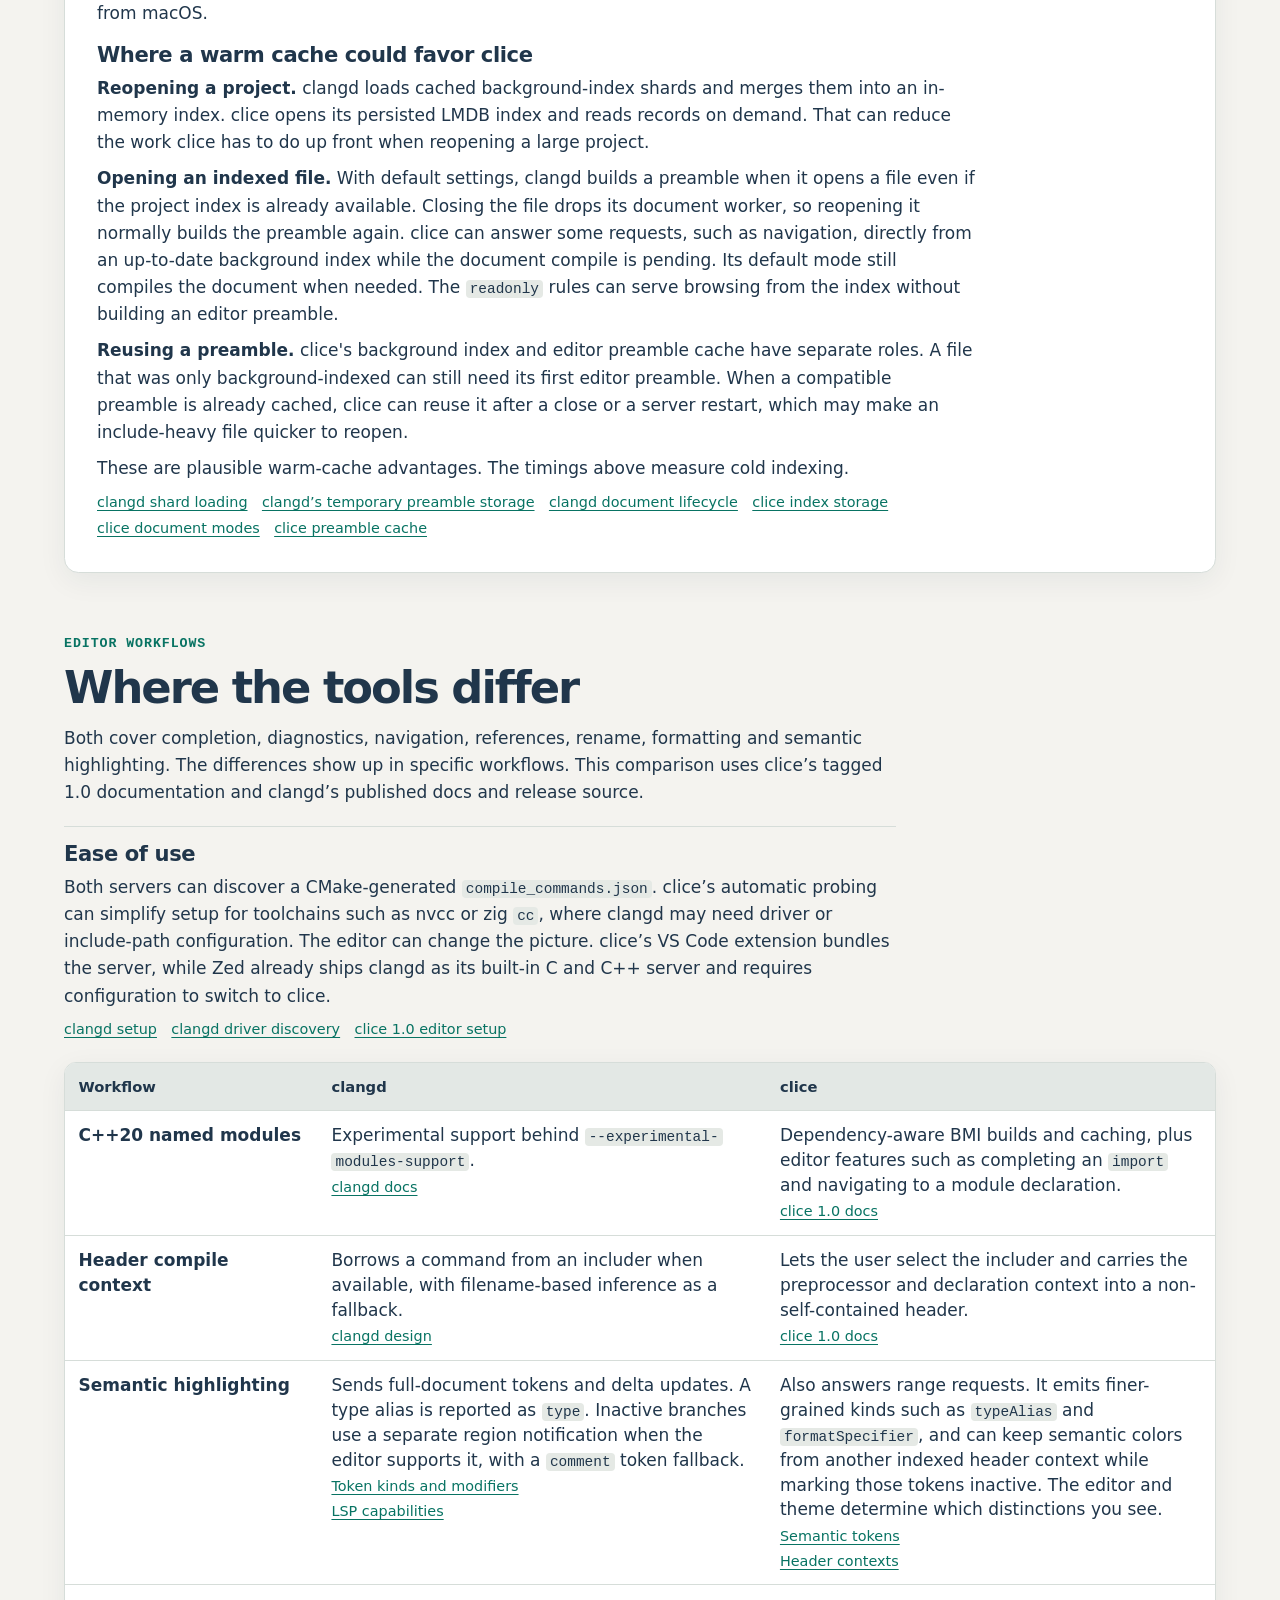
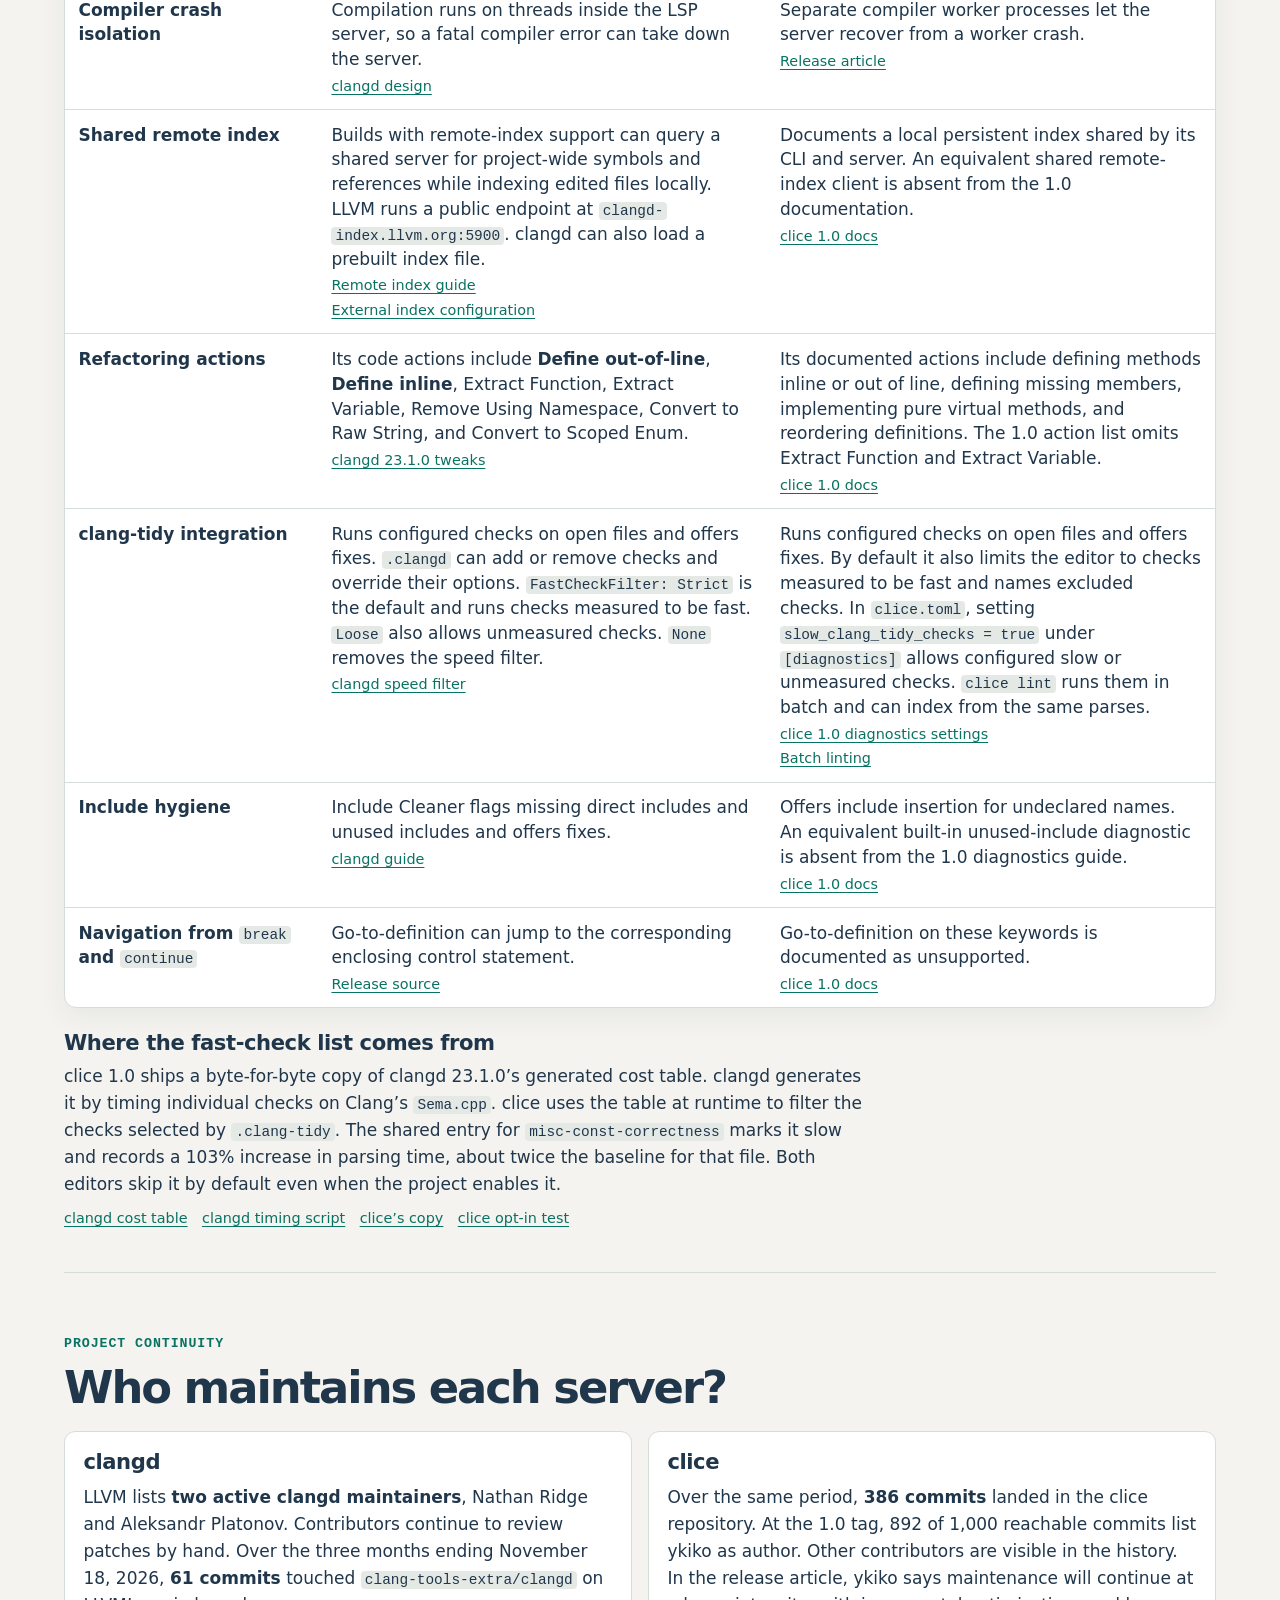
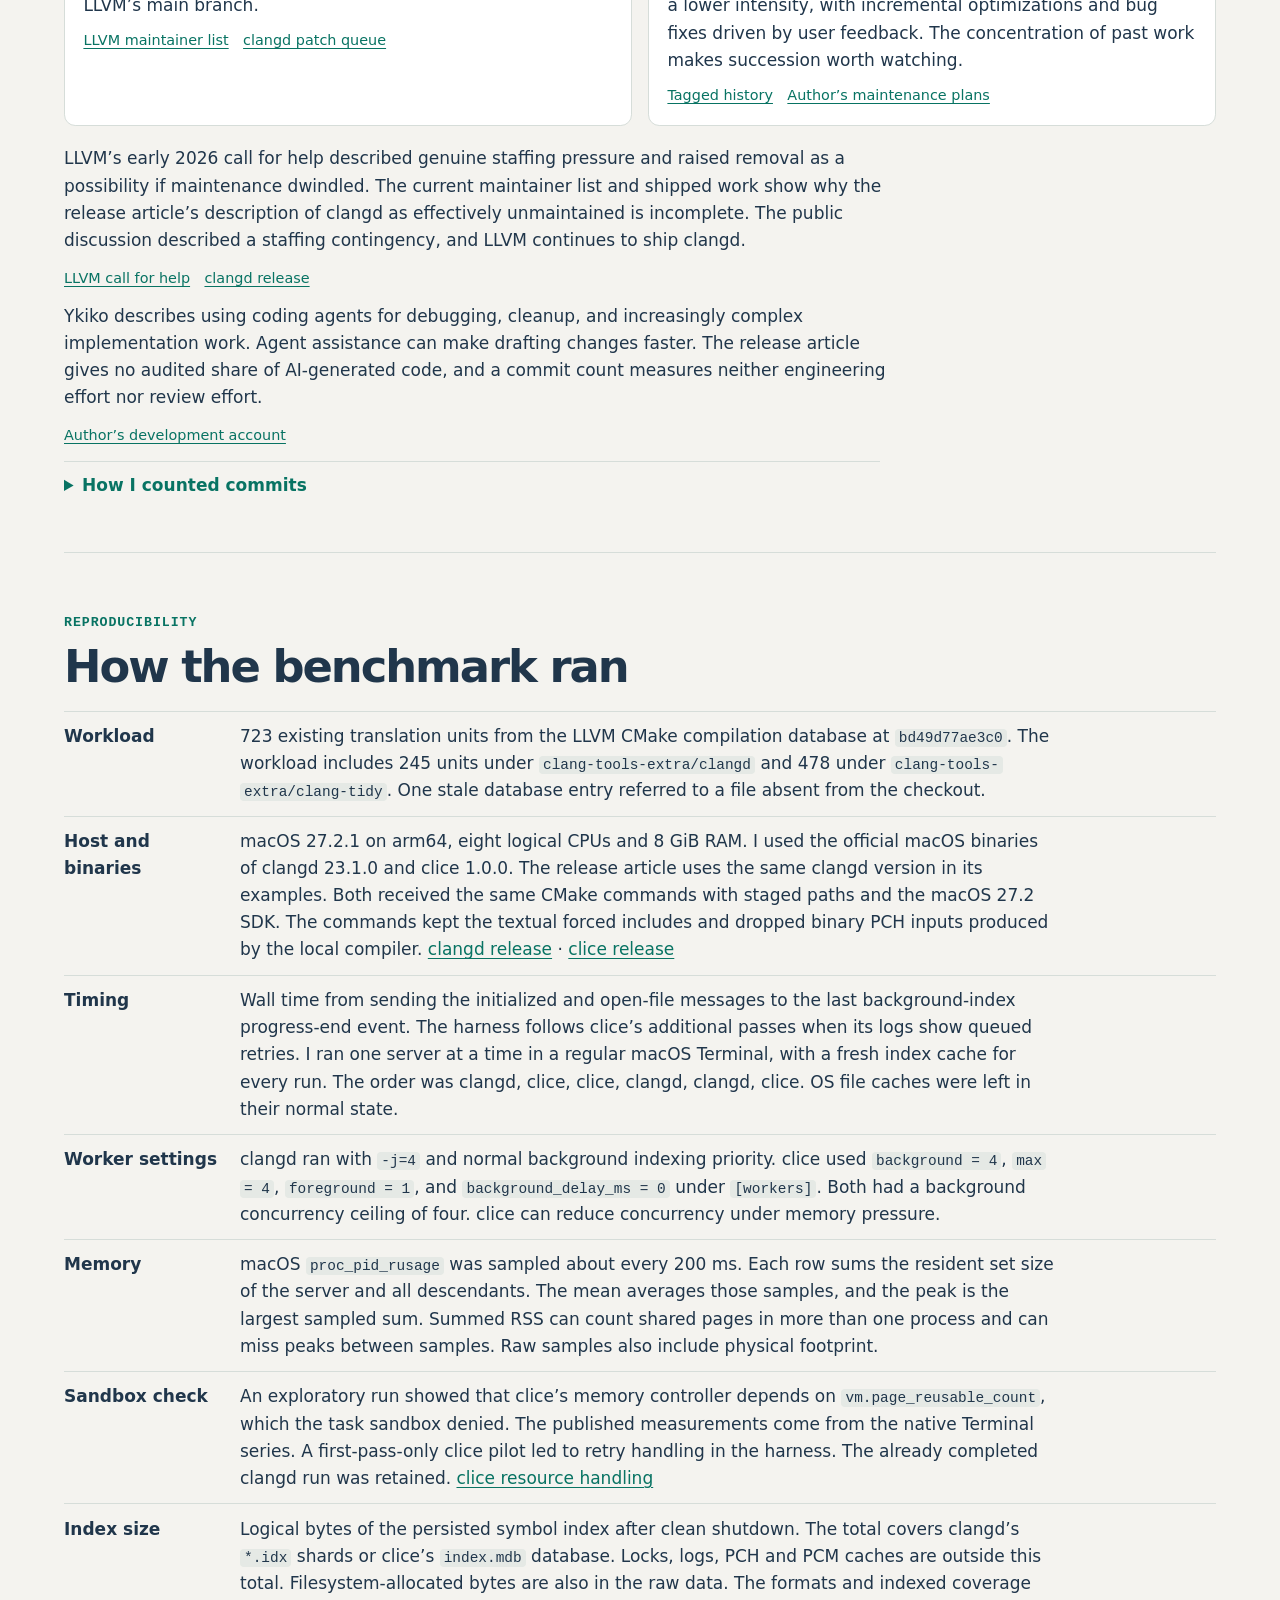
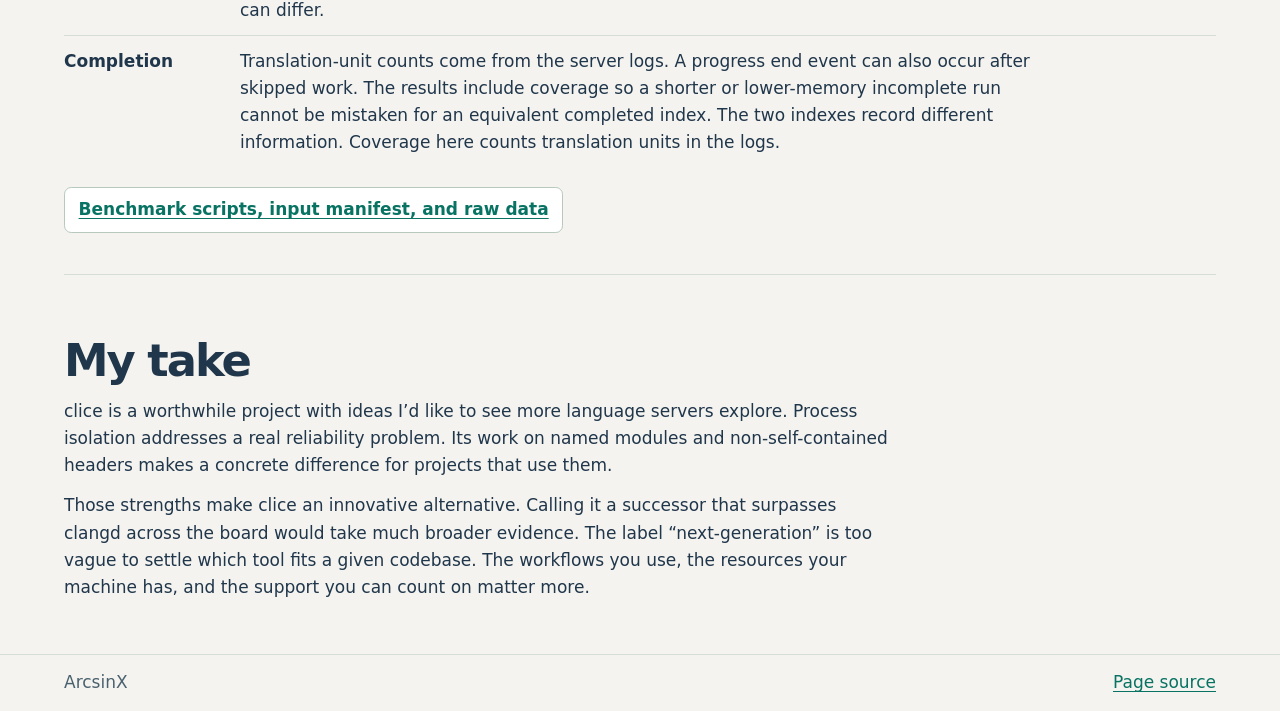
==== commit 2a92a913: "Use the maintainer’s name directly" ====
--- a/clangd-vs-clice/index.html
+++ b/clangd-vs-clice/index.html
@@ -111,7 +111,7 @@
         <div class="columns">
           <article>
             <h3>clangd</h3>
-            <p>LLVM lists <strong>two active clangd maintainers</strong>, Nathan Ridge and me, Aleksandr Platonov. Contributors continue to review patches by hand. Over the three months ending November 18, 2026, <strong>61 commits</strong> touched <code>clang-tools-extra/clangd</code> on LLVM’s main branch.</p>
+            <p>LLVM lists <strong>two active clangd maintainers</strong>, Nathan Ridge and Aleksandr Platonov. Contributors continue to review patches by hand. Over the three months ending November 18, 2026, <strong>61 commits</strong> touched <code>clang-tools-extra/clangd</code> on LLVM’s main branch.</p>
             <p class="sources"><a href="https://github.com/llvm/llvm-project/blob/main/clang-tools-extra/Maintainers.md#clangd">LLVM maintainer list</a><a href="https://github.com/llvm/llvm-project/pulls?q=is%3Apr+label%3Aclangd">clangd patch queue</a></p>
           </article>
           <article>
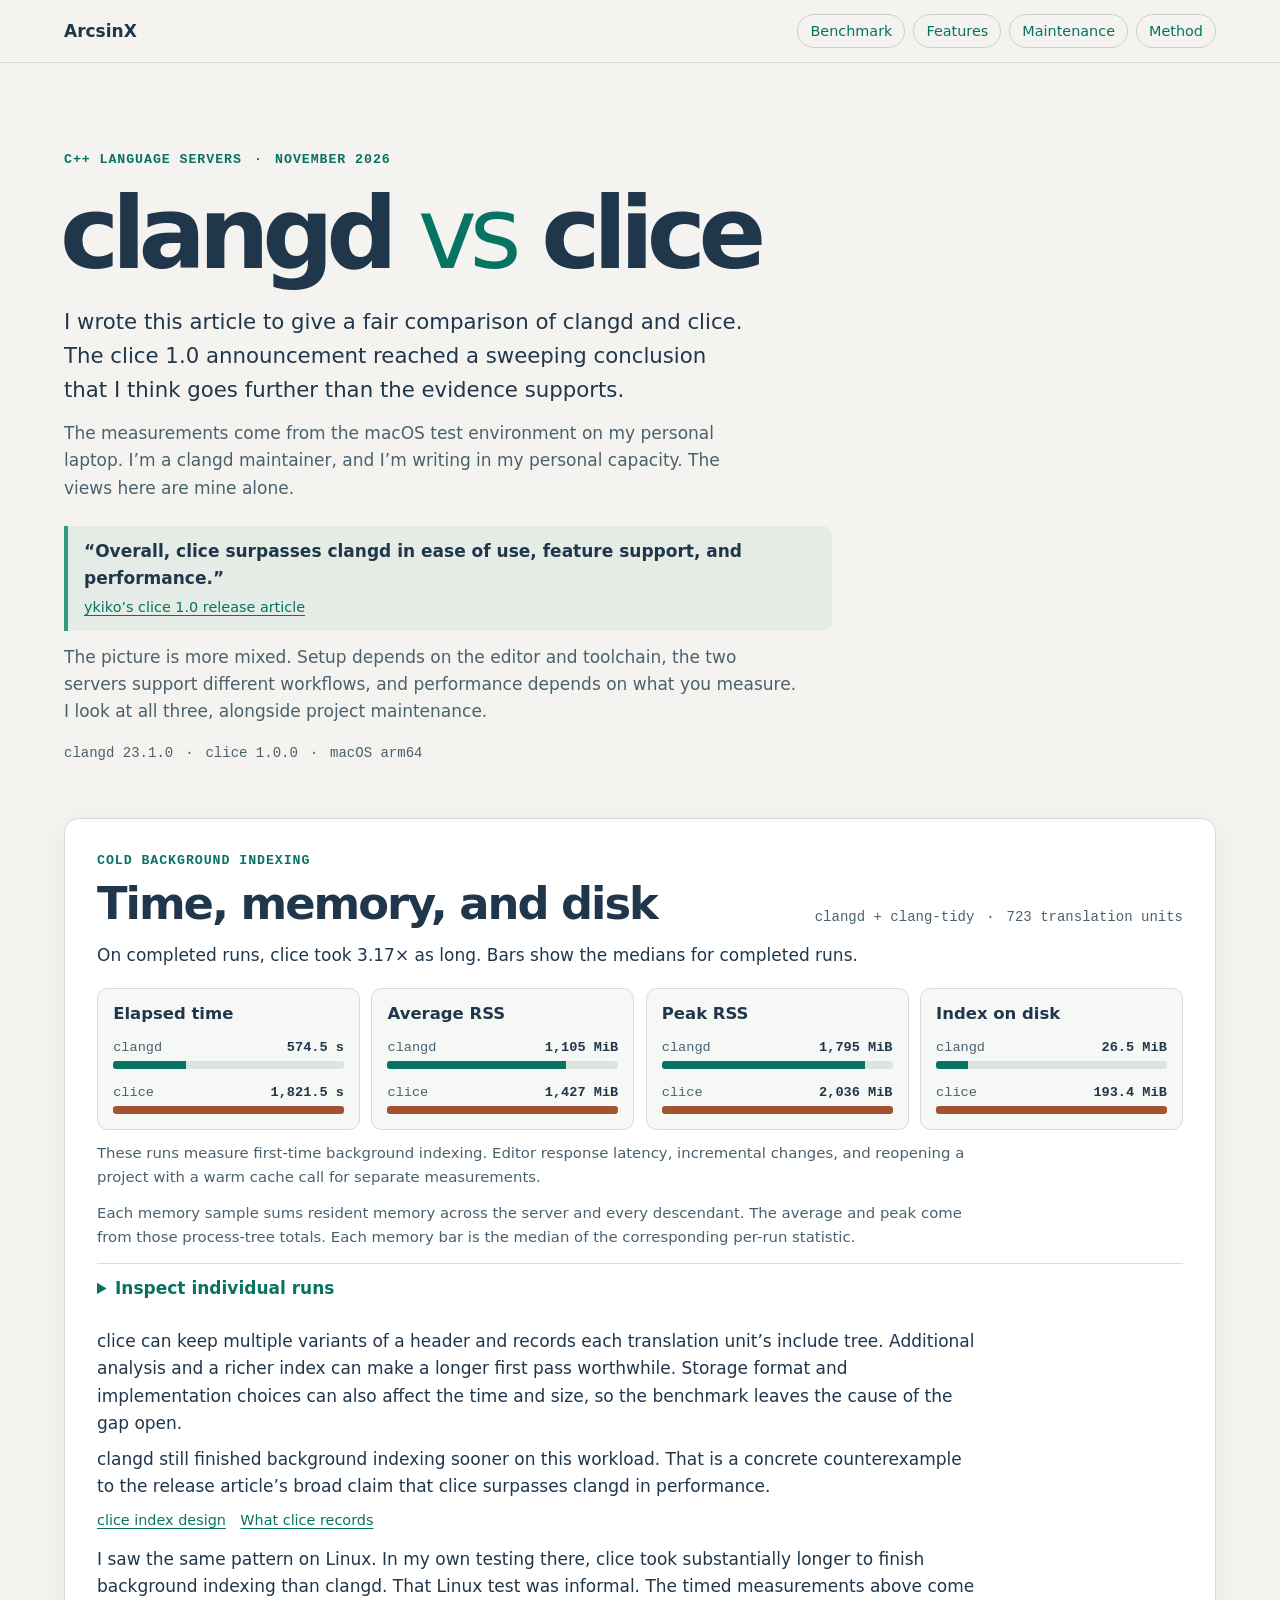
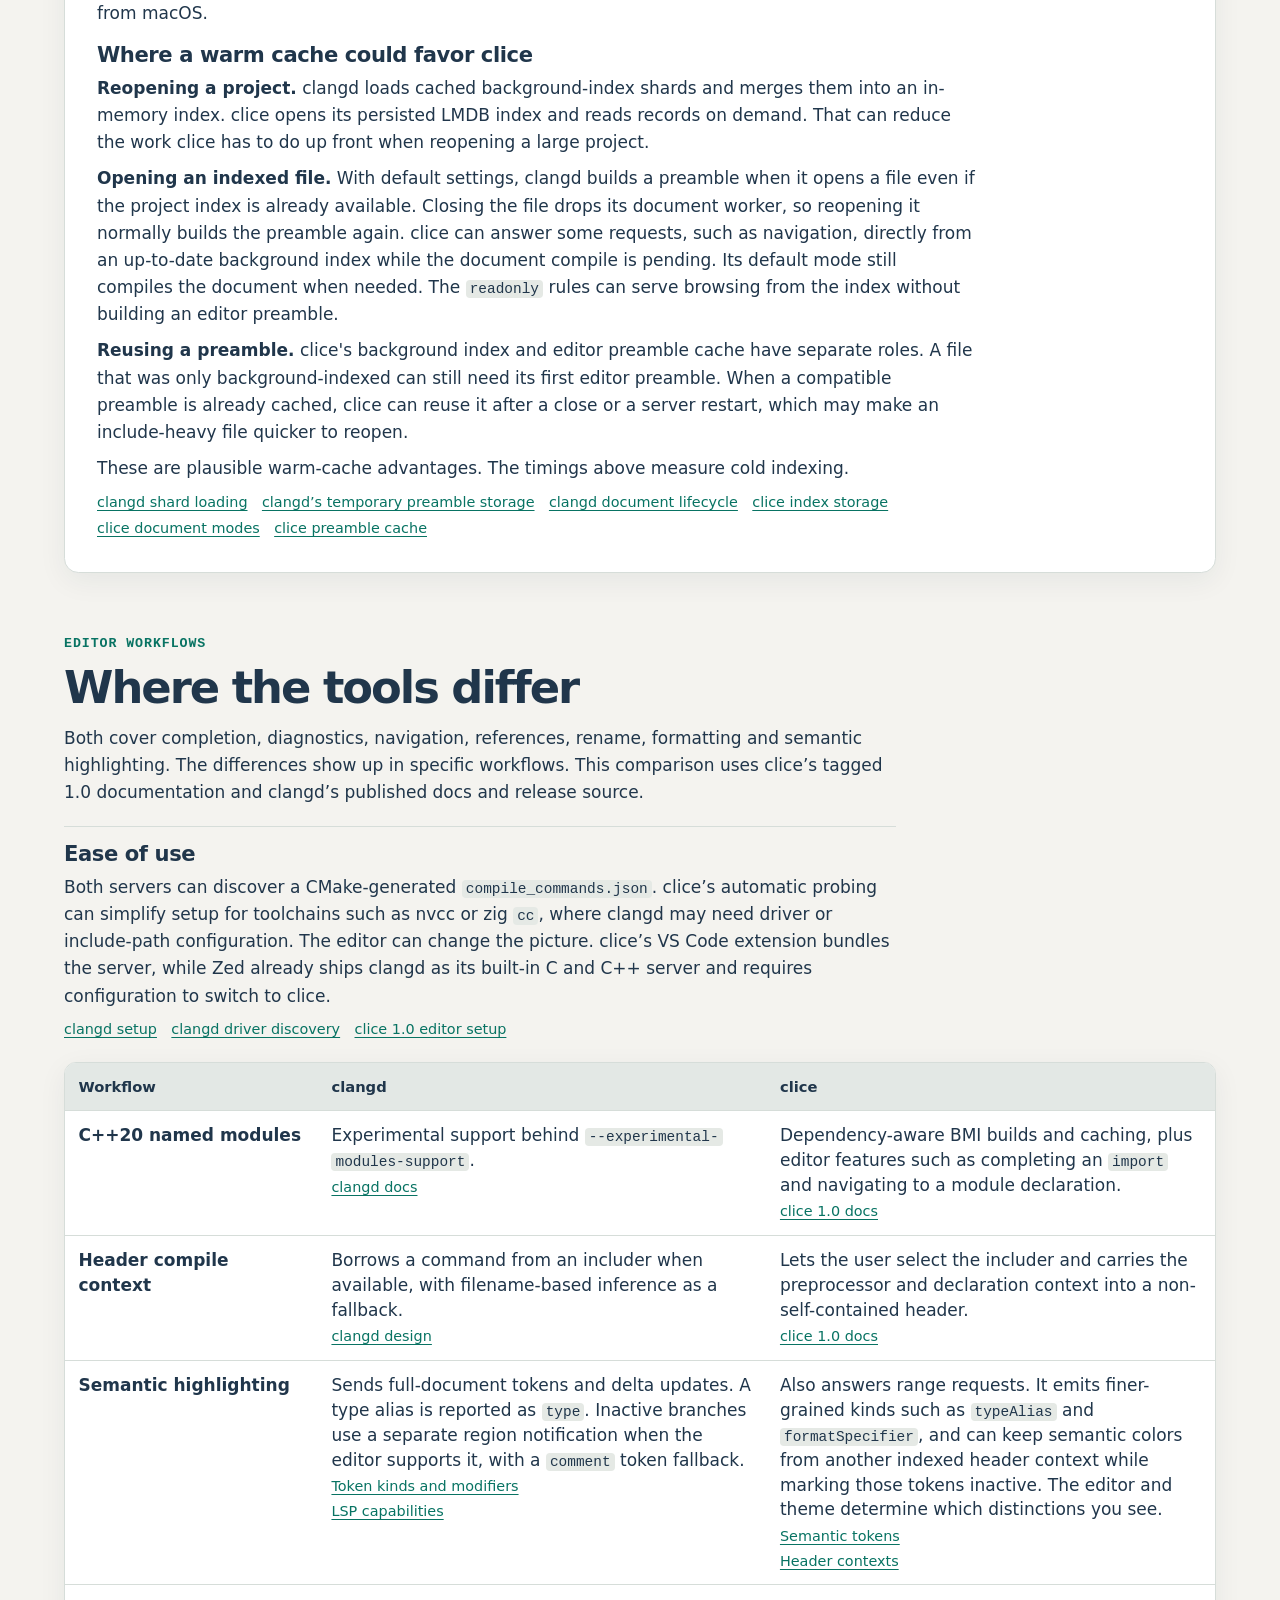
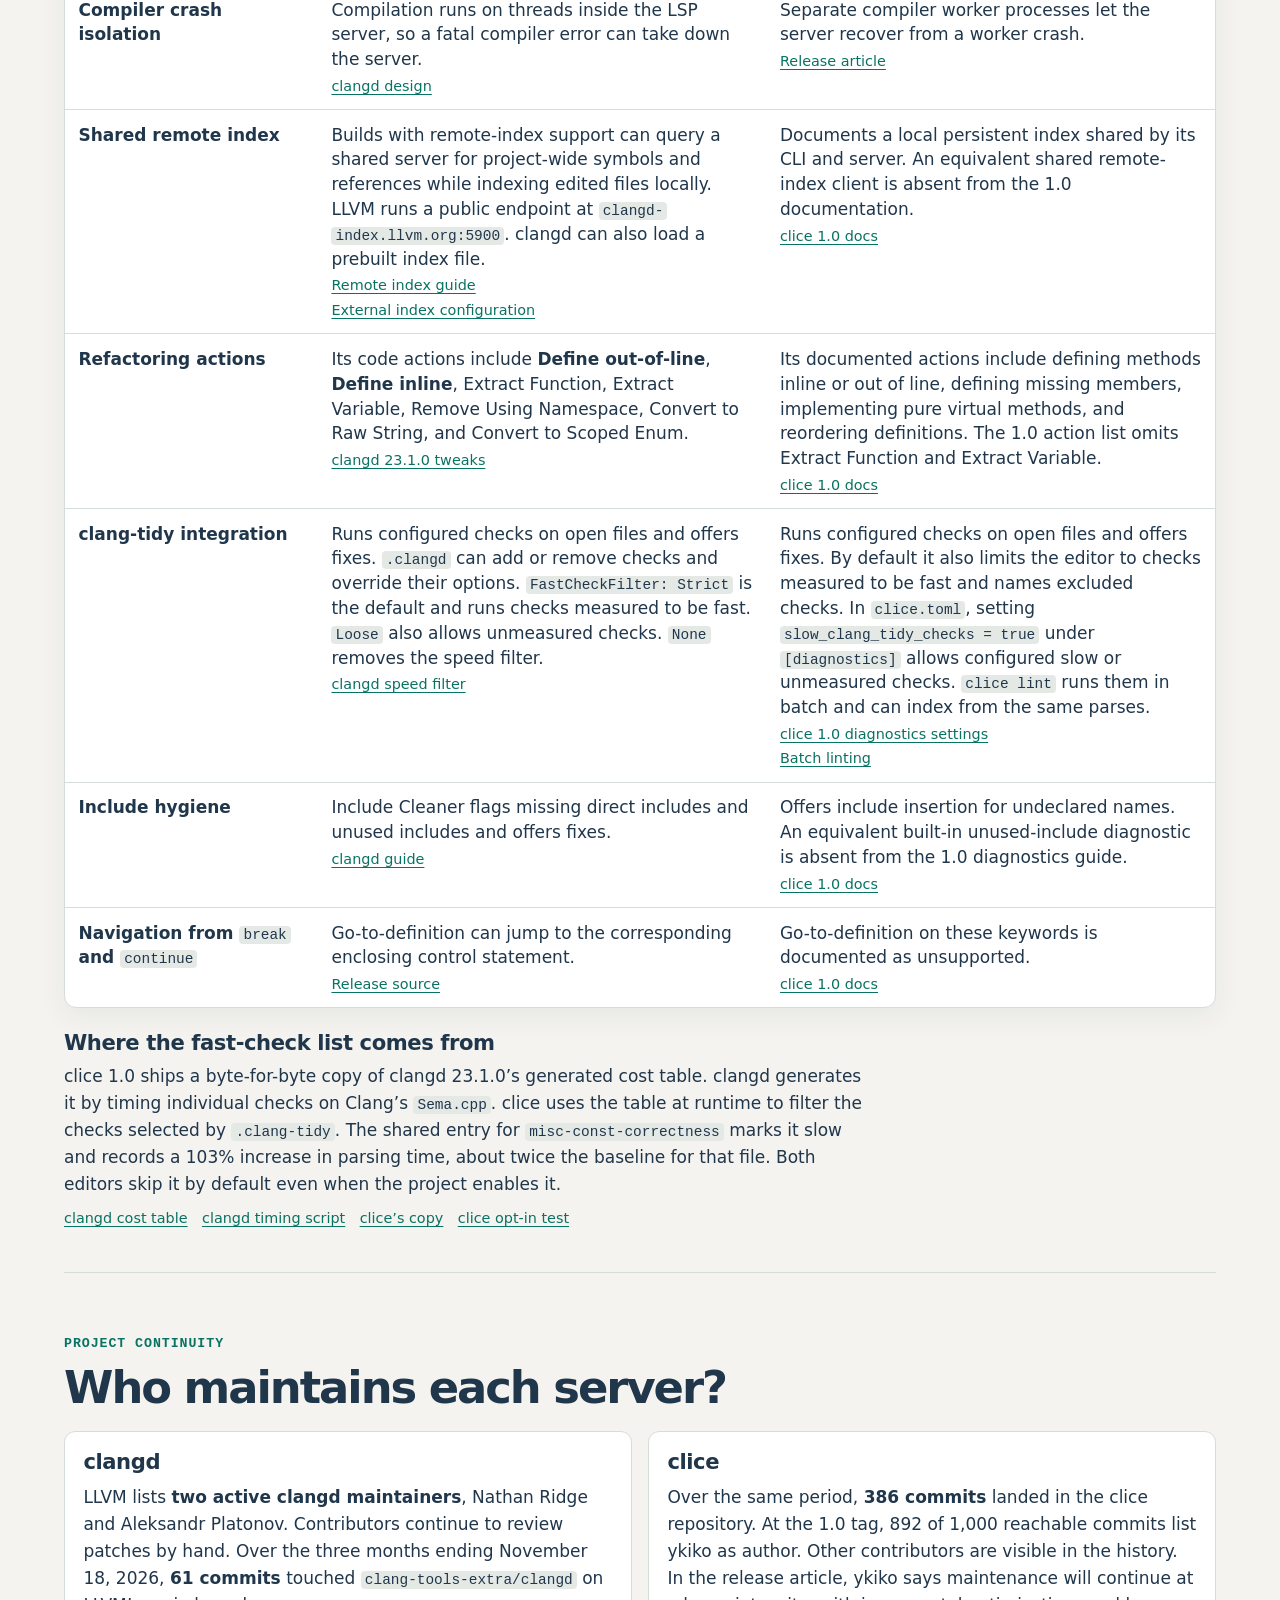
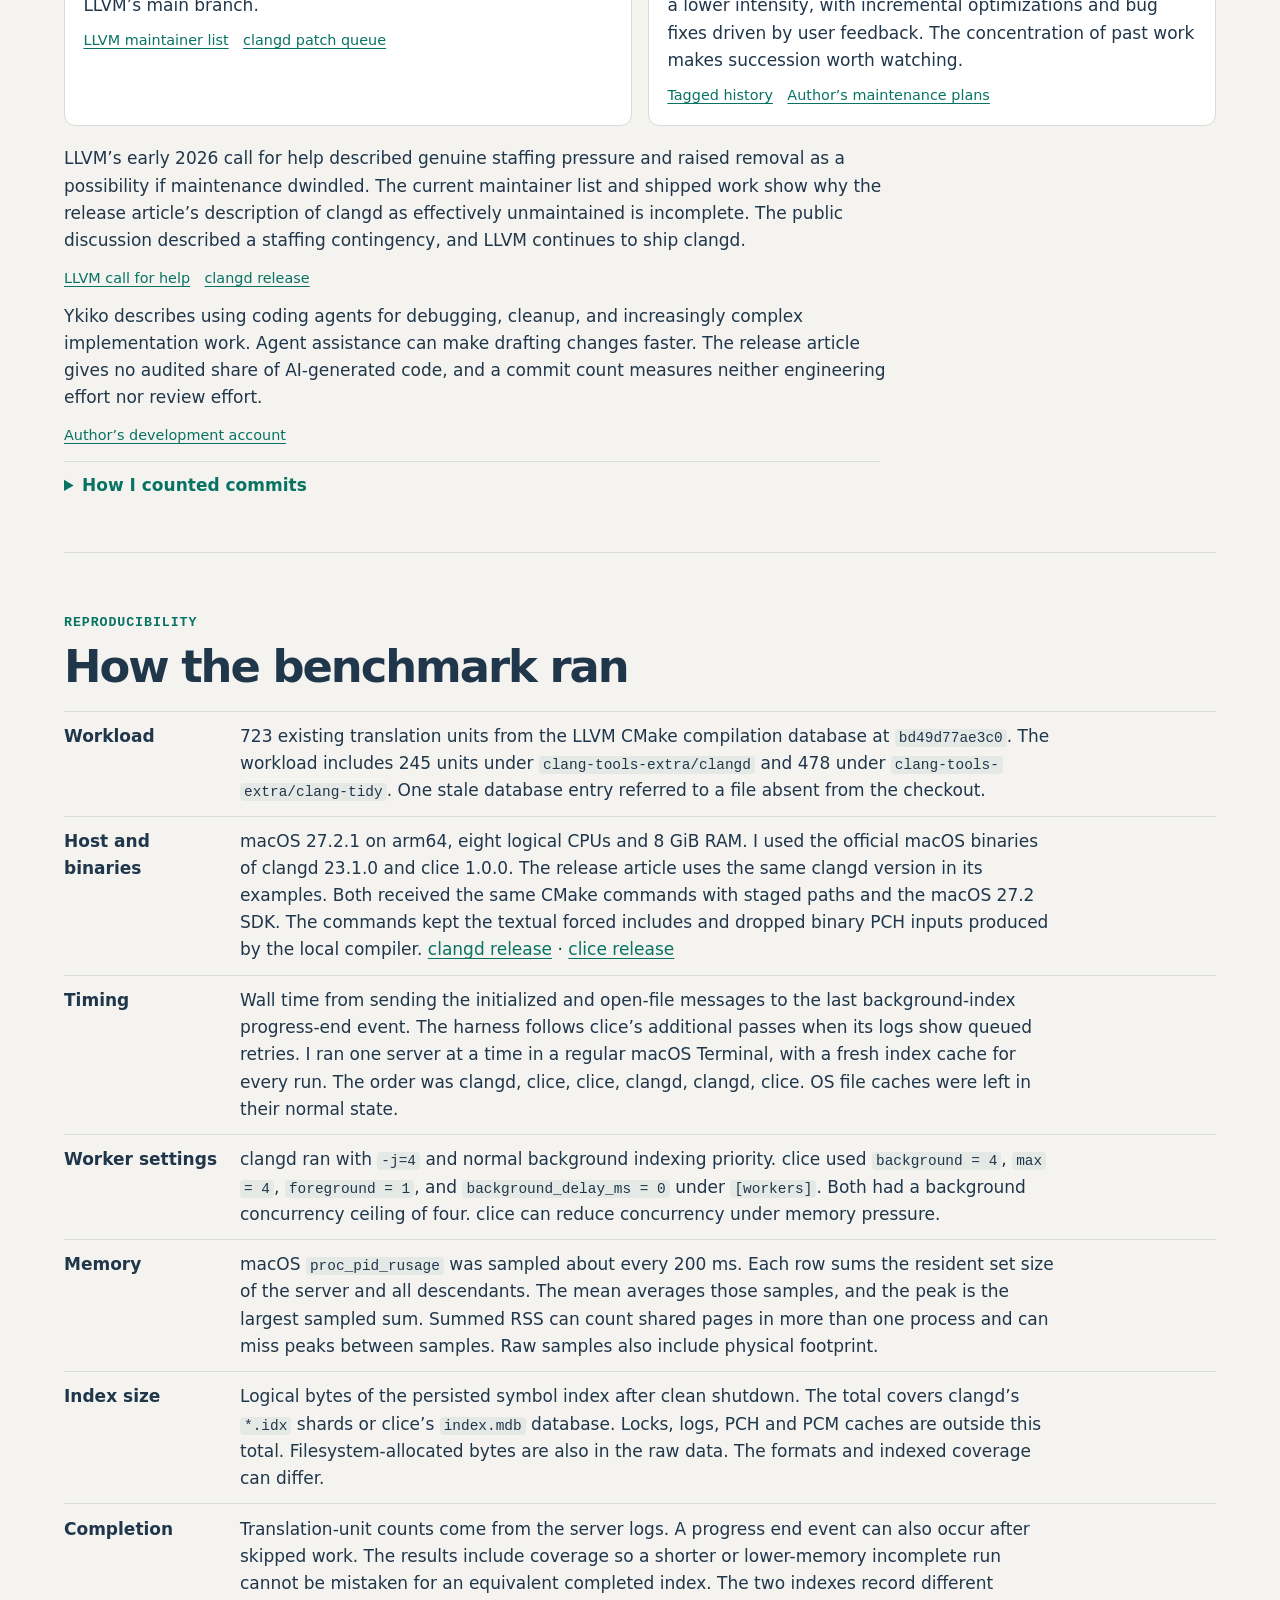
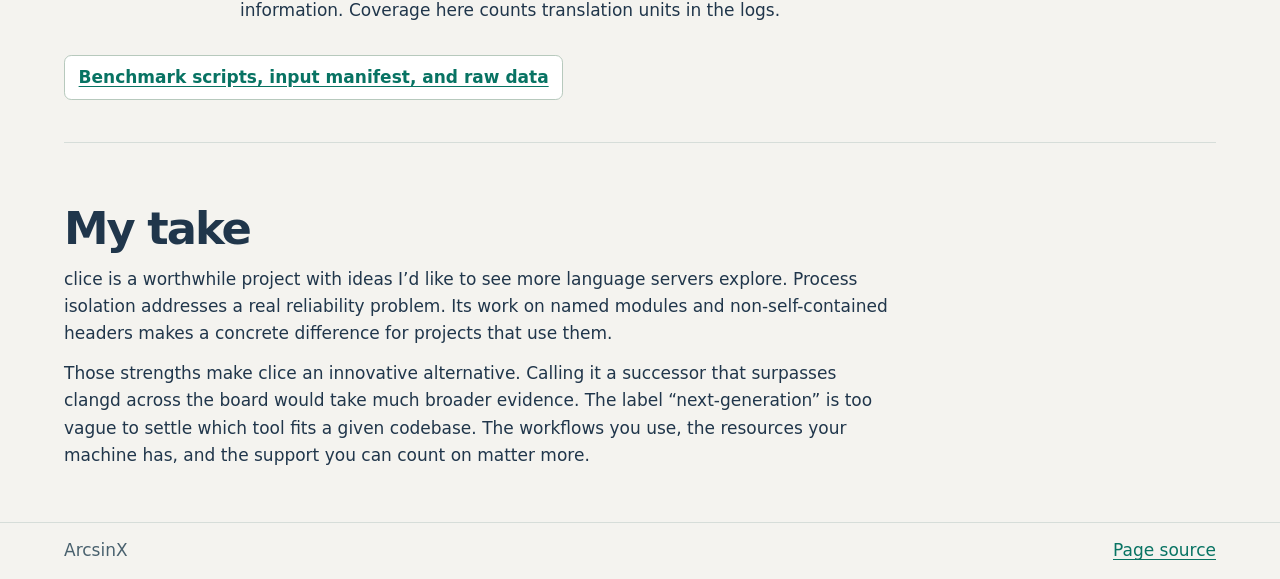
==== commit 47b4e7a8: "Remove sandbox details from the benchmark article" ====
--- a/clangd-vs-clice/index.html
+++ b/clangd-vs-clice/index.html
@@ -140,7 +140,6 @@
           <div><dt>Timing</dt><dd>Wall time from sending the initialized and open-file messages to the last background-index progress-end event. The harness follows clice’s additional passes when its logs show queued retries. I ran one server at a time in a regular macOS Terminal, with a fresh index cache for every run. The order was clangd, clice, clice, clangd, clangd, clice. OS file caches were left in their normal state.</dd></div>
           <div><dt>Worker settings</dt><dd>clangd ran with <code>-j=4</code> and normal background indexing priority. clice used <code>background = 4</code>, <code>max = 4</code>, <code>foreground = 1</code>, and <code>background_delay_ms = 0</code> under <code>[workers]</code>. Both had a background concurrency ceiling of four. clice can reduce concurrency under memory pressure.</dd></div>
           <div><dt>Memory</dt><dd>macOS <code>proc_pid_rusage</code> was sampled about every 200 ms. Each row sums the resident set size of the server and all descendants. The mean averages those samples, and the peak is the largest sampled sum. Summed RSS can count shared pages in more than one process and can miss peaks between samples. Raw samples also include physical footprint.</dd></div>
-          <div><dt>Sandbox check</dt><dd>An exploratory run showed that clice’s memory controller depends on <code>vm.page_reusable_count</code>, which the task sandbox denied. The published measurements come from the native Terminal series. A first-pass-only clice pilot led to retry handling in the harness. The already completed clangd run was retained. <a href="https://github.com/clice-io/clice/blob/v1.0.0/src/worker/resources.cpp">clice resource handling</a></dd></div>
           <div><dt>Index size</dt><dd>Logical bytes of the persisted symbol index after clean shutdown. The total covers clangd’s <code>*.idx</code> shards or clice’s <code>index.mdb</code> database. Locks, logs, PCH and PCM caches are outside this total. Filesystem-allocated bytes are also in the raw data. The formats and indexed coverage can differ.</dd></div>
           <div><dt>Completion</dt><dd>Translation-unit counts come from the server logs. A progress end event can also occur after skipped work. The results include coverage so a shorter or lower-memory incomplete run cannot be mistaken for an equivalent completed index. The two indexes record different information. Coverage here counts translation units in the logs.</dd></div>
         </dl>
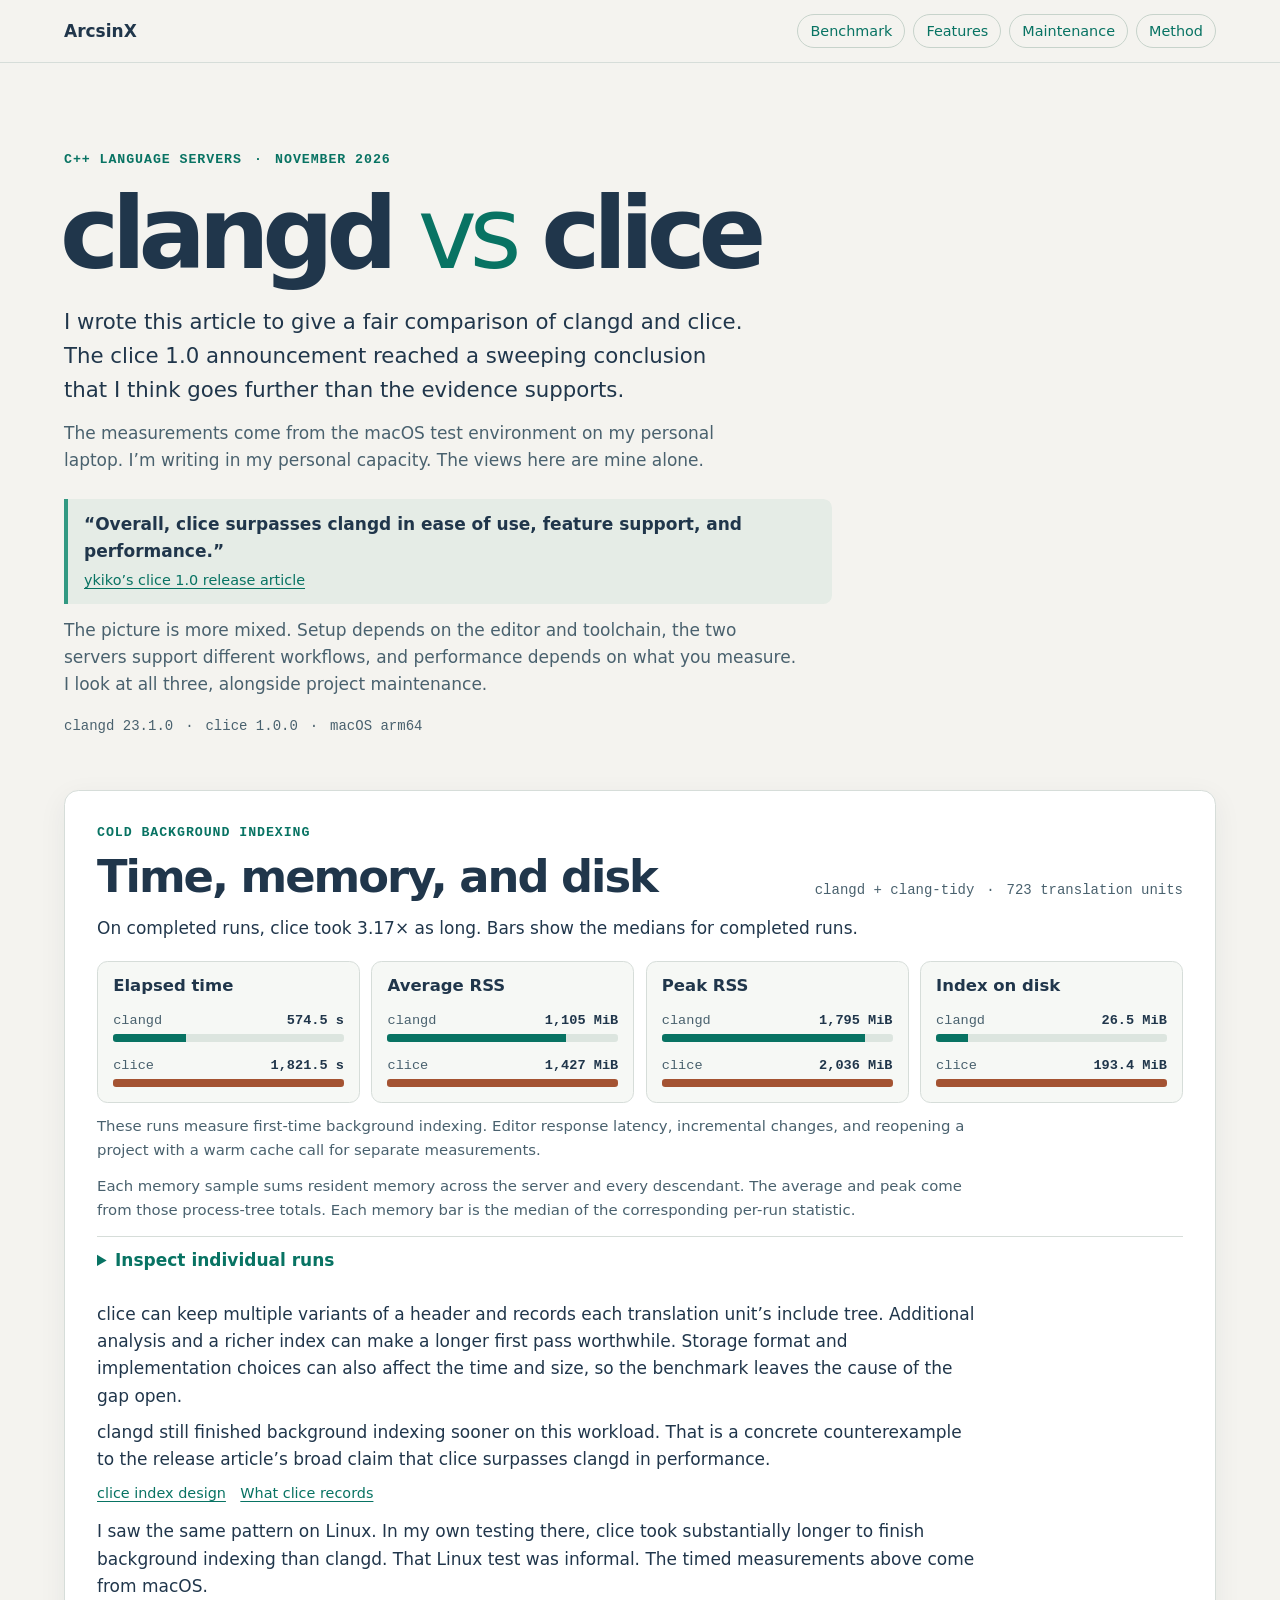
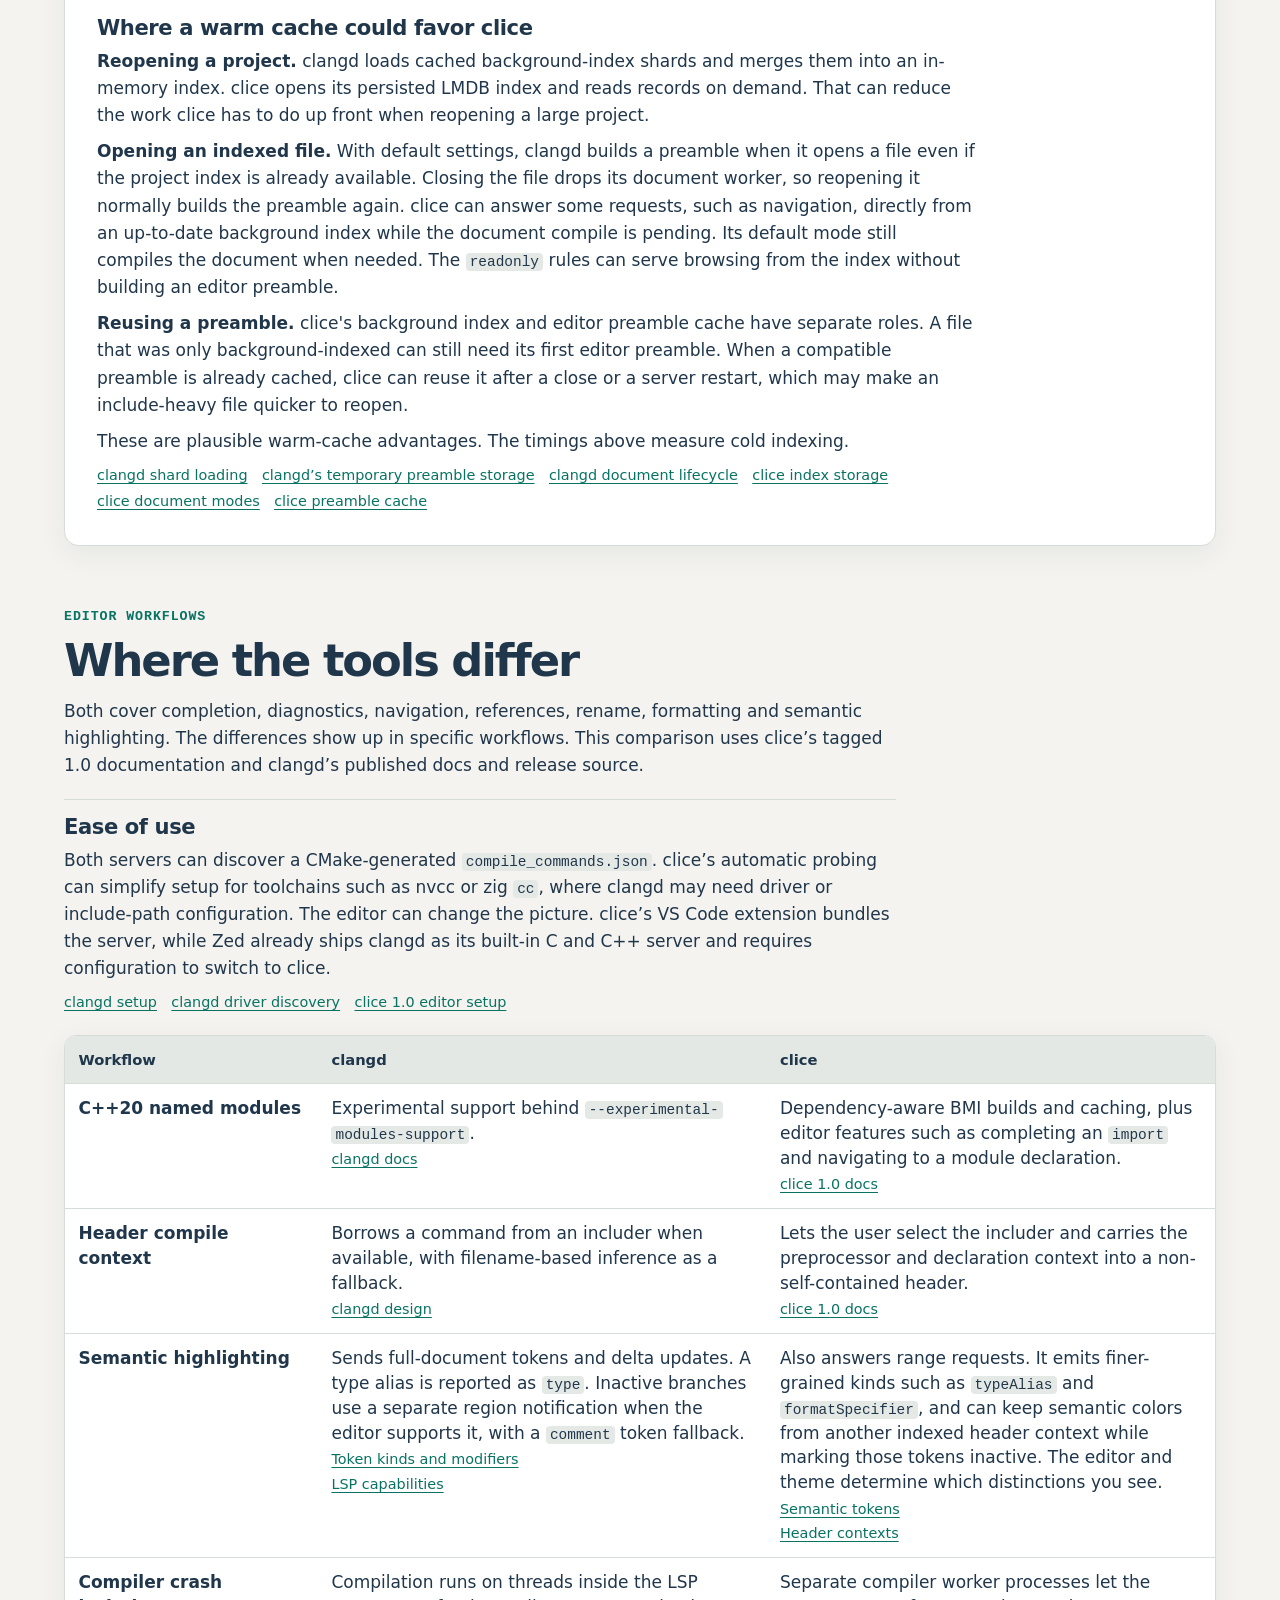
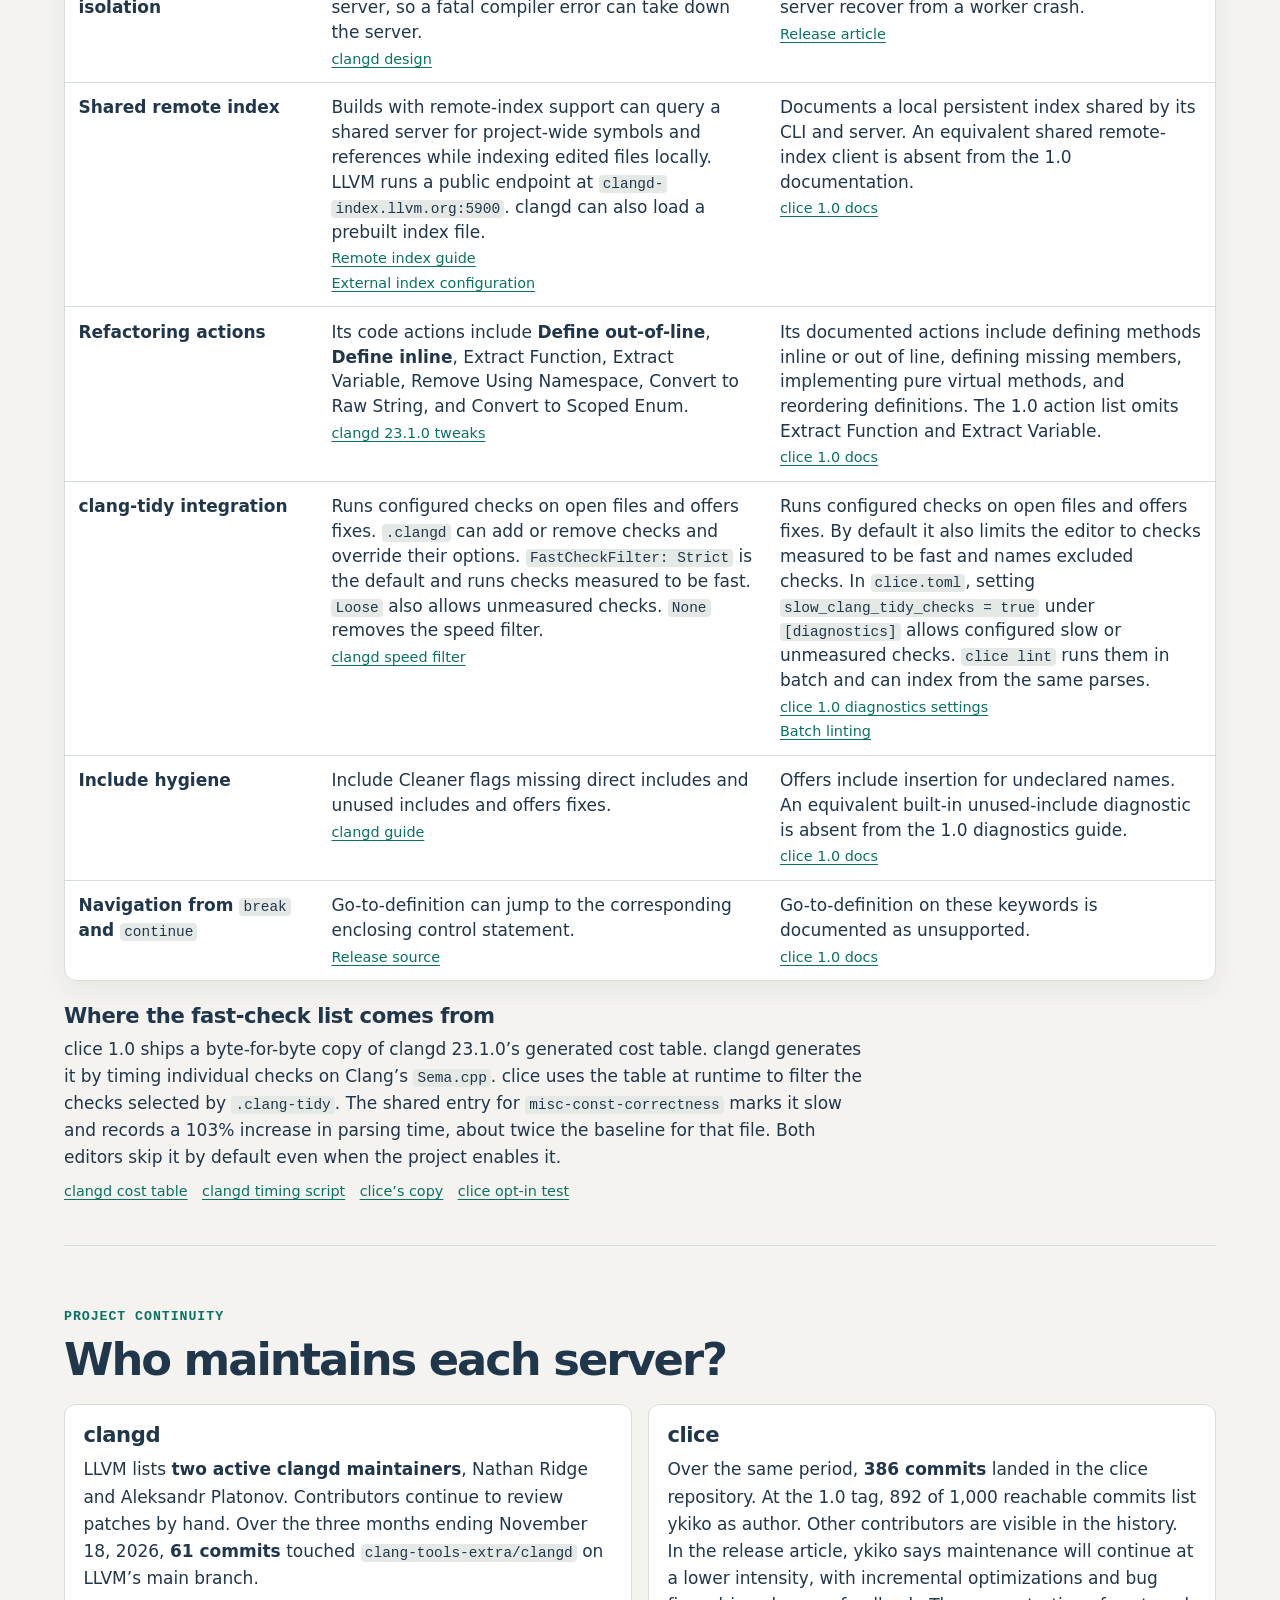
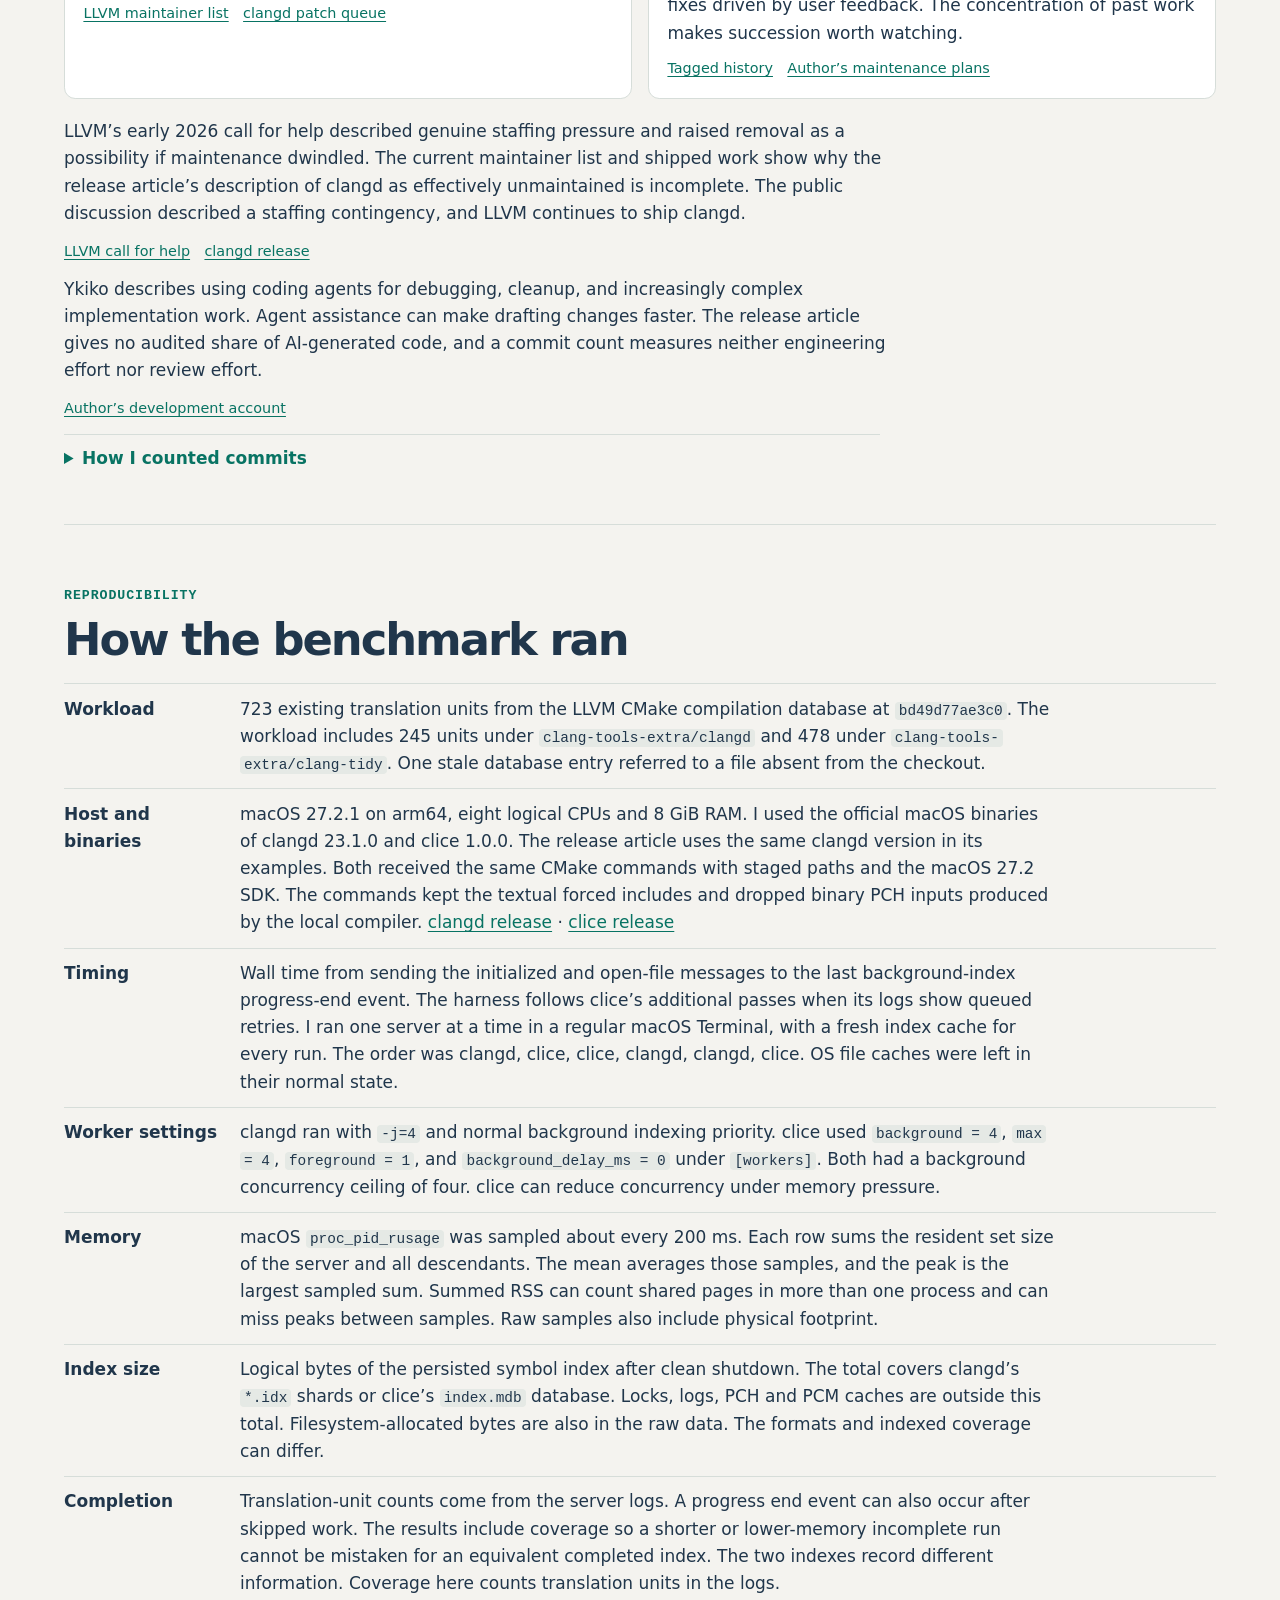
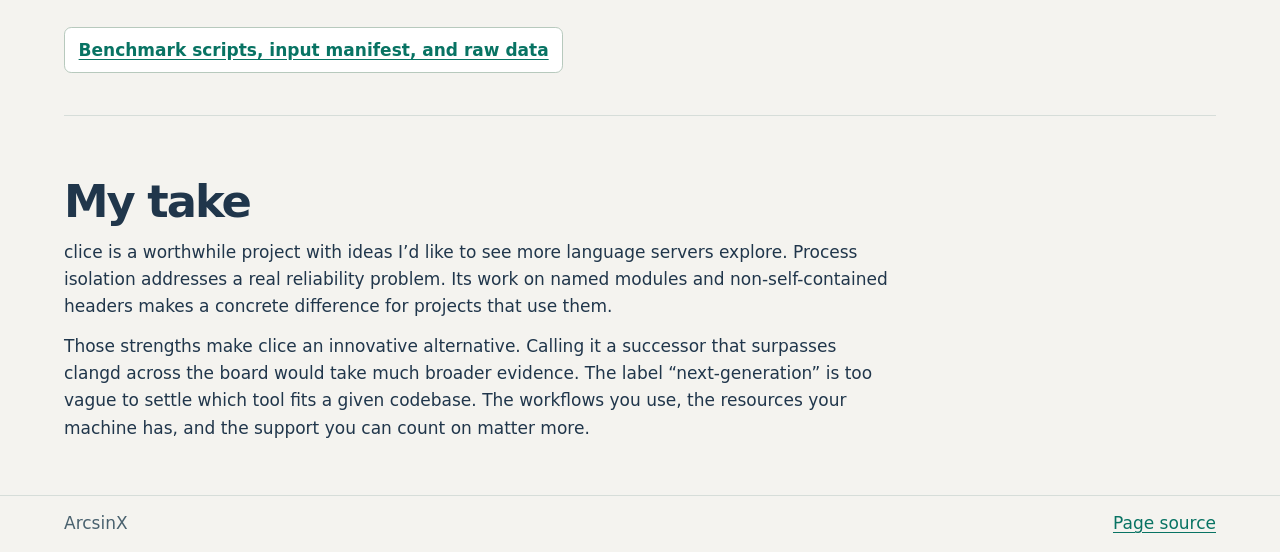
==== commit 7669882a: "Remove the first-person maintainer reference" ====
--- a/clangd-vs-clice/index.html
+++ b/clangd-vs-clice/index.html
@@ -29,7 +29,7 @@
         <p class="eyebrow">C++ language servers <span>·</span> November 2026</p>
         <h1>clangd <em>vs</em> clice</h1>
         <p class="deck">I wrote this article to give a fair comparison of clangd and clice. The clice 1.0 announcement reached a sweeping conclusion that I think goes further than the evidence supports.</p>
-        <p class="byline">The measurements come from the macOS test environment on my personal laptop. I’m a clangd maintainer, and I’m writing in my personal capacity. The views here are mine alone.</p>
+        <p class="byline">The measurements come from the macOS test environment on my personal laptop. I’m writing in my personal capacity. The views here are mine alone.</p>
         <figure class="release-claim">
           <blockquote>“Overall, clice surpasses clangd in ease of use, feature support, and performance.”</blockquote>
           <figcaption><a href="https://ykiko.me/en/articles/2105384023094834022/#language-server">ykiko’s clice 1.0 release article</a></figcaption>
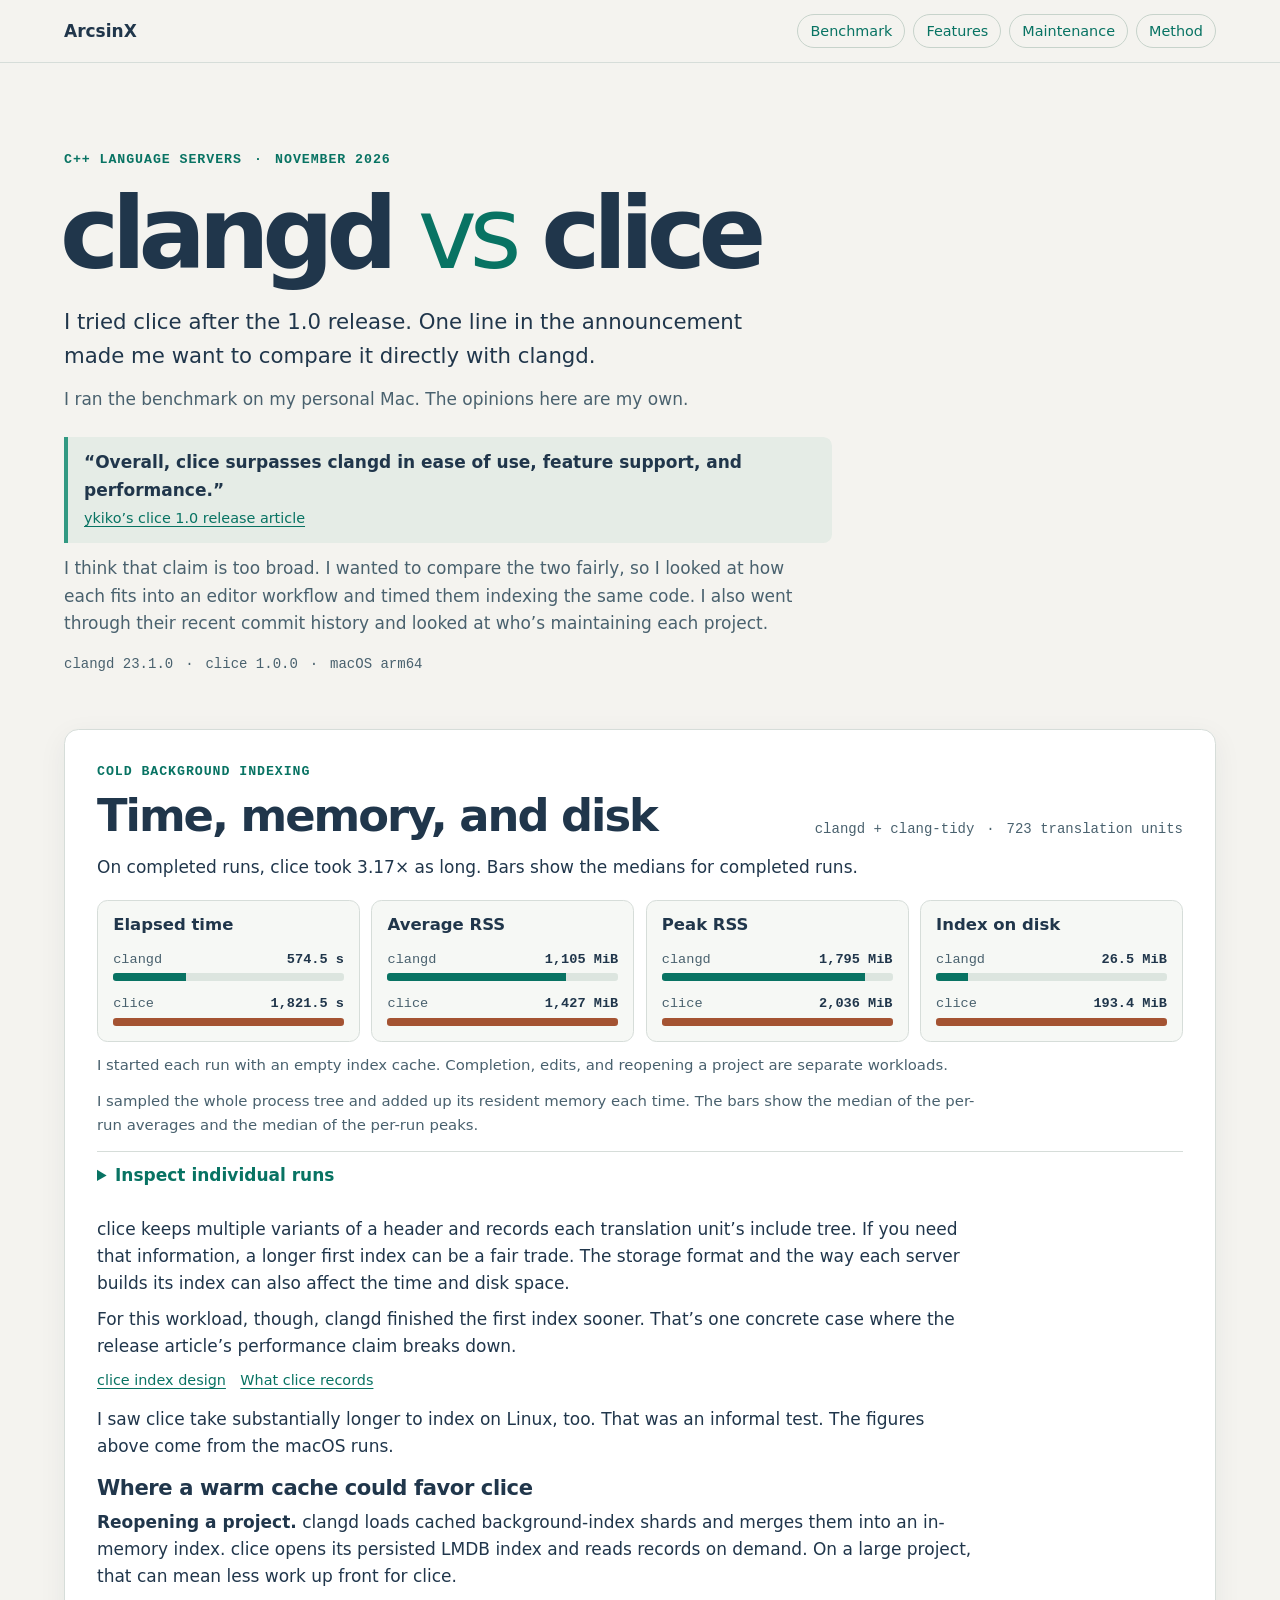
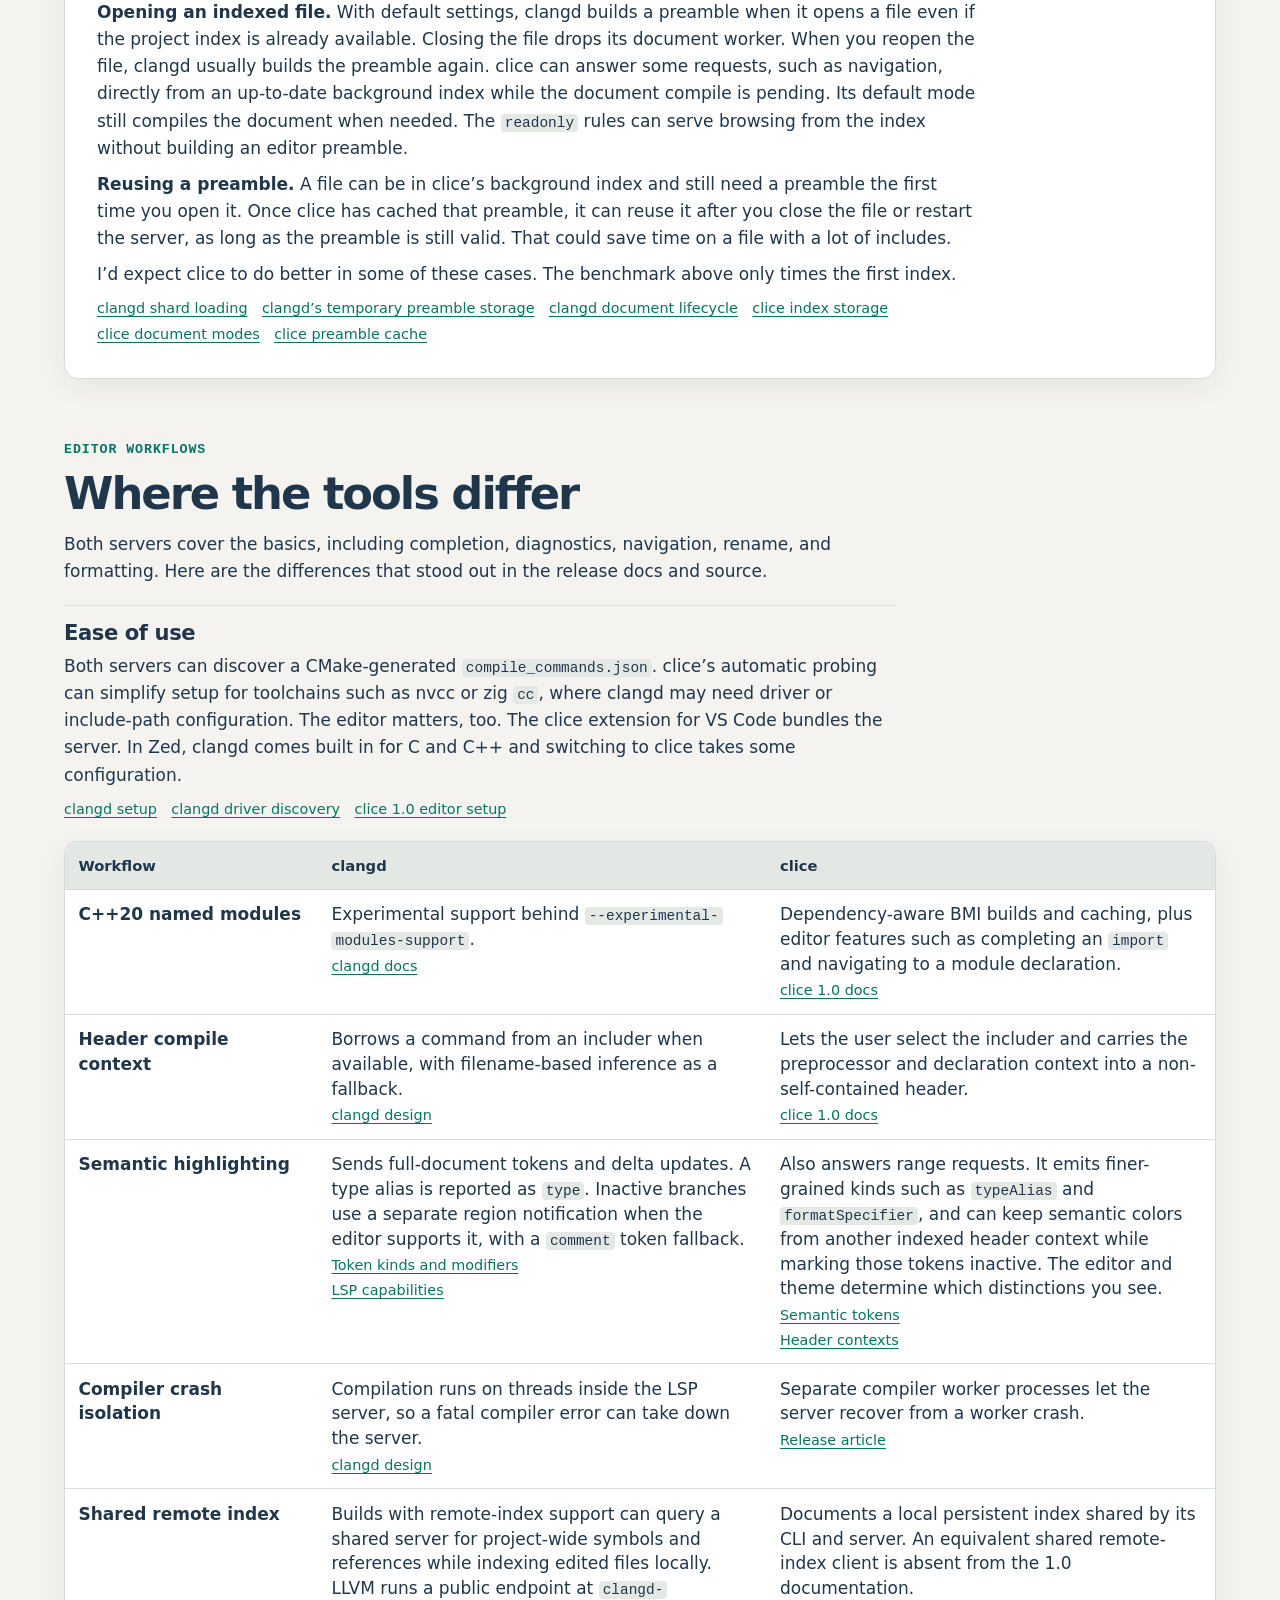
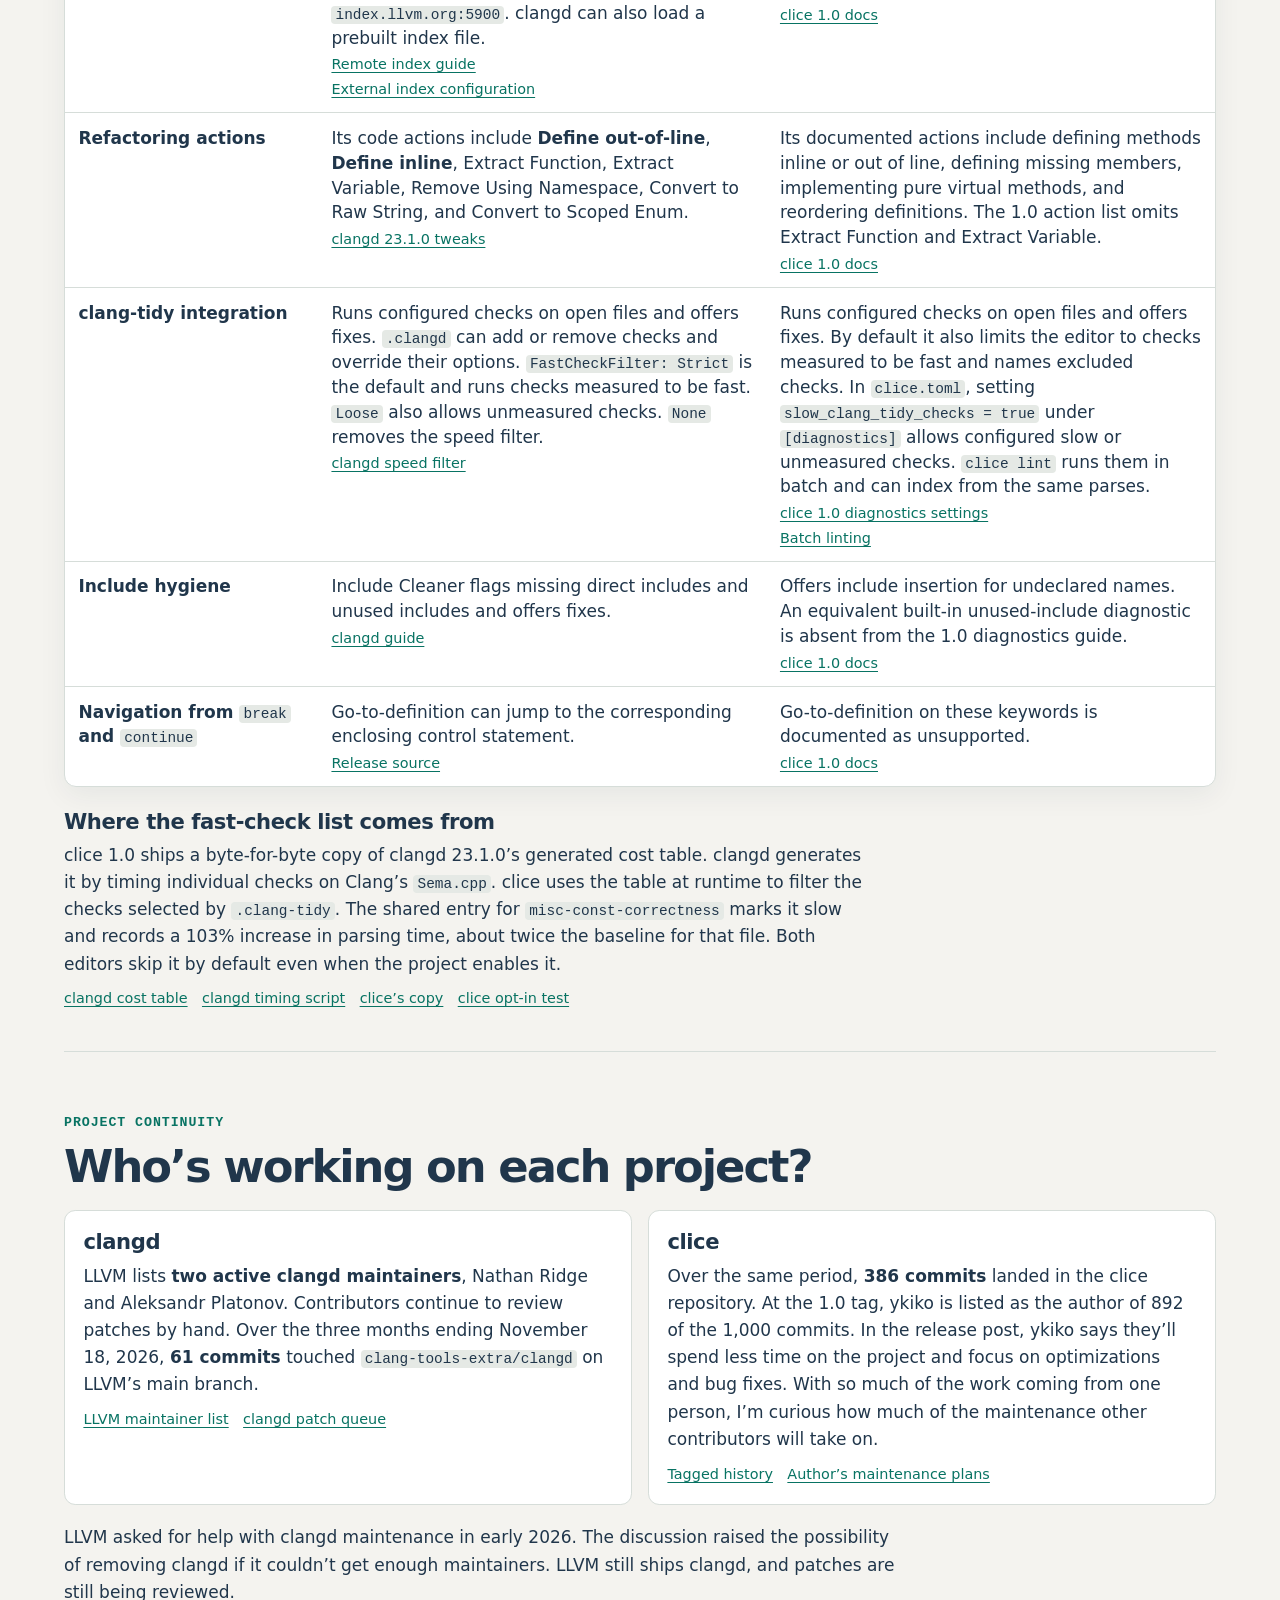
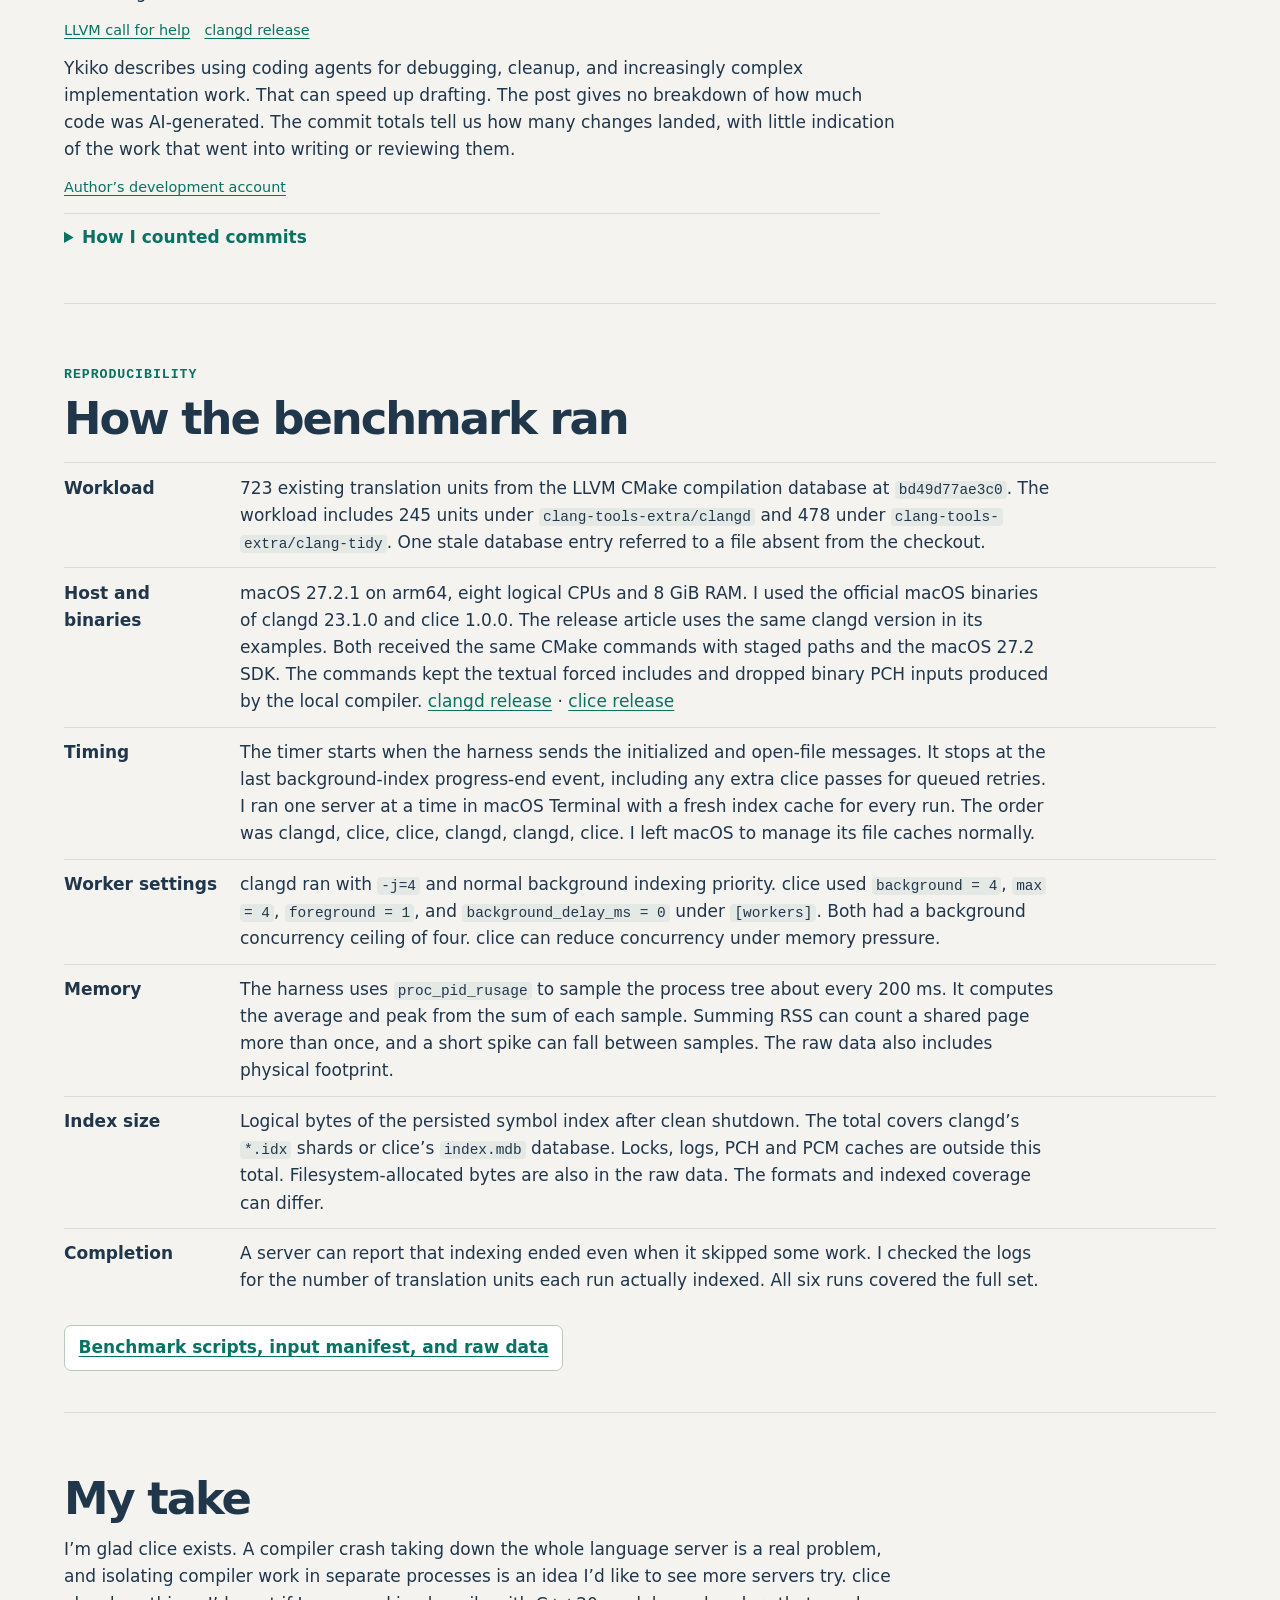
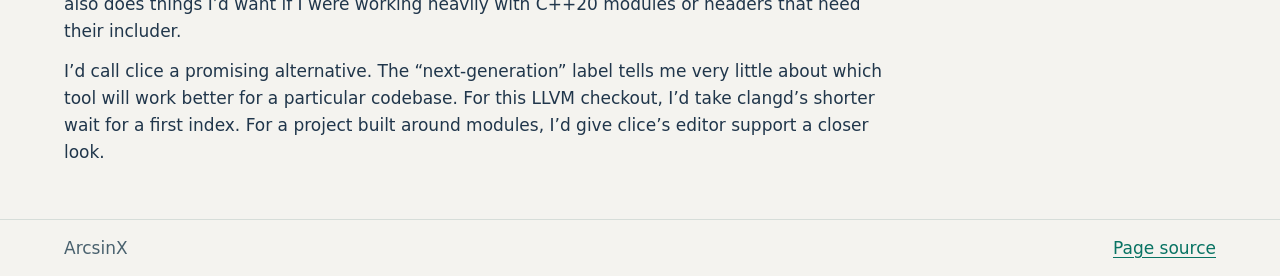
==== commit 50b38ddc: "Revise the comparison in a more direct personal voice" ====
--- a/clangd-vs-clice/index.html
+++ b/clangd-vs-clice/index.html
@@ -28,13 +28,13 @@
       <div class="wrap intro">
         <p class="eyebrow">C++ language servers <span>·</span> November 2026</p>
         <h1>clangd <em>vs</em> clice</h1>
-        <p class="deck">I wrote this article to give a fair comparison of clangd and clice. The clice 1.0 announcement reached a sweeping conclusion that I think goes further than the evidence supports.</p>
-        <p class="byline">The measurements come from the macOS test environment on my personal laptop. I’m writing in my personal capacity. The views here are mine alone.</p>
+        <p class="deck">I tried clice after the 1.0 release. One line in the announcement made me want to compare it directly with clangd.</p>
+        <p class="byline">I ran the benchmark on my personal Mac. The opinions here are my own.</p>
         <figure class="release-claim">
           <blockquote>“Overall, clice surpasses clangd in ease of use, feature support, and performance.”</blockquote>
           <figcaption><a href="https://ykiko.me/en/articles/2105384023094834022/#language-server">ykiko’s clice 1.0 release article</a></figcaption>
         </figure>
-        <p class="claim-response">The picture is more mixed. Setup depends on the editor and toolchain, the two servers support different workflows, and performance depends on what you measure. I look at all three, alongside project maintenance.</p>
+        <p class="claim-response">I think that claim is too broad. I wanted to compare the two fairly, so I looked at how each fits into an editor workflow and timed them indexing the same code. I also went through their recent commit history and looked at who’s maintaining each project.</p>
         <p class="provenance">clangd 23.1.0 <span>·</span> clice 1.0.0 <span>·</span> macOS arm64</p>
       </div>
 
@@ -49,24 +49,24 @@
         <p id="benchmark-note" class="benchmark-note" aria-live="polite"></p>
         <div class="metrics" id="metric-cards"></div>
         <noscript><p>JavaScript displays the benchmark charts and per-run values. The raw data is available in the benchmark repository.</p></noscript>
-        <p class="chart-caption">These runs measure first-time background indexing. Editor response latency, incremental changes, and reopening a project with a warm cache call for separate measurements.</p>
-        <p class="chart-caption">Each memory sample sums resident memory across the server and every descendant. The average and peak come from those process-tree totals. Each memory bar is the median of the corresponding per-run statistic.</p>
+        <p class="chart-caption">I started each run with an empty index cache. Completion, edits, and reopening a project are separate workloads.</p>
+        <p class="chart-caption">I sampled the whole process tree and added up its resident memory each time. The bars show the median of the per-run averages and the median of the per-run peaks.</p>
         <details id="runs" class="runs">
           <summary>Inspect individual runs</summary>
           <div class="table-scroll" id="run-table" tabindex="0" role="region" aria-label="Individual benchmark runs"></div>
         </details>
         <div class="index-tradeoff">
-          <p>clice can keep multiple variants of a header and records each translation unit’s include tree. Additional analysis and a richer index can make a longer first pass worthwhile. Storage format and implementation choices can also affect the time and size, so the benchmark leaves the cause of the gap open.</p>
-          <p>clangd still finished background indexing sooner on this workload. That is a concrete counterexample to the release article’s broad claim that clice surpasses clangd in performance.</p>
+          <p>clice keeps multiple variants of a header and records each translation unit’s include tree. If you need that information, a longer first index can be a fair trade. The storage format and the way each server builds its index can also affect the time and disk space.</p>
+          <p>For this workload, though, clangd finished the first index sooner. That’s one concrete case where the release article’s performance claim breaks down.</p>
           <p class="sources"><a href="https://github.com/clice-io/clice/blob/v1.0.0/docs/en/design/symbol-index.md">clice index design</a><a href="https://github.com/clice-io/clice/blob/v1.0.0/docs/en/cli/index.md#inspecting-the-index">What clice records</a></p>
         </div>
-        <p class="benchmark-paragraph">I saw the same pattern on Linux. In my own testing there, clice took substantially longer to finish background indexing than clangd. That Linux test was informal. The timed measurements above come from macOS.</p>
+        <p class="benchmark-paragraph">I saw clice take substantially longer to index on Linux, too. That was an informal test. The figures above come from the macOS runs.</p>
         <div class="warm-scenarios">
           <h3>Where a warm cache could favor clice</h3>
-          <p><strong>Reopening a project.</strong> clangd loads cached background-index shards and merges them into an in-memory index. clice opens its persisted LMDB index and reads records on demand. That can reduce the work clice has to do up front when reopening a large project.</p>
-          <p><strong>Opening an indexed file.</strong> With default settings, clangd builds a preamble when it opens a file even if the project index is already available. Closing the file drops its document worker, so reopening it normally builds the preamble again. clice can answer some requests, such as navigation, directly from an up-to-date background index while the document compile is pending. Its default mode still compiles the document when needed. The <code>readonly</code> rules can serve browsing from the index without building an editor preamble.</p>
-          <p><strong>Reusing a preamble.</strong> clice's background index and editor preamble cache have separate roles. A file that was only background-indexed can still need its first editor preamble. When a compatible preamble is already cached, clice can reuse it after a close or a server restart, which may make an include-heavy file quicker to reopen.</p>
-          <p>These are plausible warm-cache advantages. The timings above measure cold indexing.</p>
+          <p><strong>Reopening a project.</strong> clangd loads cached background-index shards and merges them into an in-memory index. clice opens its persisted LMDB index and reads records on demand. On a large project, that can mean less work up front for clice.</p>
+          <p><strong>Opening an indexed file.</strong> With default settings, clangd builds a preamble when it opens a file even if the project index is already available. Closing the file drops its document worker. When you reopen the file, clangd usually builds the preamble again. clice can answer some requests, such as navigation, directly from an up-to-date background index while the document compile is pending. Its default mode still compiles the document when needed. The <code>readonly</code> rules can serve browsing from the index without building an editor preamble.</p>
+          <p><strong>Reusing a preamble.</strong> A file can be in clice’s background index and still need a preamble the first time you open it. Once clice has cached that preamble, it can reuse it after you close the file or restart the server, as long as the preamble is still valid. That could save time on a file with a lot of includes.</p>
+          <p>I’d expect clice to do better in some of these cases. The benchmark above only times the first index.</p>
           <p class="sources"><a href="https://github.com/llvm/llvm-project/blob/llvmorg-23.1.0/clang-tools-extra/clangd/index/BackgroundRebuild.cpp">clangd shard loading</a><a href="https://github.com/llvm/llvm-project/blob/llvmorg-23.1.0/clang/lib/Frontend/PrecompiledPreamble.cpp#L197">clangd’s temporary preamble storage</a><a href="https://github.com/llvm/llvm-project/blob/llvmorg-23.1.0/clang-tools-extra/clangd/TUScheduler.cpp">clangd document lifecycle</a><a href="https://github.com/clice-io/clice/blob/v1.0.0/docs/en/design/symbol-index.md#storage">clice index storage</a><a href="https://github.com/clice-io/clice/blob/v1.0.0/docs/en/guide/configuration.md#L752-L758">clice document modes</a><a href="https://github.com/clice-io/clice/blob/v1.0.0/docs/en/design/incremental-parse.md#content-addressed-storage">clice preamble cache</a></p>
         </div>
       </section>
@@ -76,10 +76,10 @@
       <section class="section" id="features" aria-labelledby="features-title">
         <p class="eyebrow">Editor workflows</p>
         <h2 id="features-title">Where the tools differ</h2>
-        <p class="section-intro">Both cover completion, diagnostics, navigation, references, rename, formatting and semantic highlighting. The differences show up in specific workflows. This comparison uses clice’s tagged 1.0 documentation and clangd’s published docs and release source.</p>
+        <p class="section-intro">Both servers cover the basics, including completion, diagnostics, navigation, rename, and formatting. Here are the differences that stood out in the release docs and source.</p>
         <div class="ease">
           <h3>Ease of use</h3>
-          <p>Both servers can discover a CMake-generated <code>compile_commands.json</code>. clice’s automatic probing can simplify setup for toolchains such as nvcc or zig <code>cc</code>, where clangd may need driver or include-path configuration. The editor can change the picture. clice’s VS Code extension bundles the server, while Zed already ships clangd as its built-in C and C++ server and requires configuration to switch to clice.</p>
+          <p>Both servers can discover a CMake-generated <code>compile_commands.json</code>. clice’s automatic probing can simplify setup for toolchains such as nvcc or zig <code>cc</code>, where clangd may need driver or include-path configuration. The editor matters, too. The clice extension for VS Code bundles the server. In Zed, clangd comes built in for C and C++ and switching to clice takes some configuration.</p>
           <p class="sources"><a href="https://clangd.llvm.org/installation">clangd setup</a><a href="https://clangd.llvm.org/guides/system-headers#query-driver">clangd driver discovery</a><a href="https://github.com/clice-io/clice/blob/v1.0.0/docs/en/guide/editors.md">clice 1.0 editor setup</a></p>
         </div>
         <div class="table-scroll feature-table" tabindex="0" role="region" aria-label="Feature comparison">
@@ -107,7 +107,7 @@
 
       <section class="section" id="maintenance" aria-labelledby="maintenance-title">
         <p class="eyebrow">Project continuity</p>
-        <h2 id="maintenance-title">Who maintains each server?</h2>
+        <h2 id="maintenance-title">Who’s working on each project?</h2>
         <div class="columns">
           <article>
             <h3>clangd</h3>
@@ -116,18 +116,18 @@
           </article>
           <article>
             <h3>clice</h3>
-            <p>Over the same period, <strong>386 commits</strong> landed in the clice repository. At the 1.0 tag, 892 of 1,000 reachable commits list ykiko as author. Other contributors are visible in the history. In the release article, ykiko says maintenance will continue at a lower intensity, with incremental optimizations and bug fixes driven by user feedback. The concentration of past work makes succession worth watching.</p>
+            <p>Over the same period, <strong>386 commits</strong> landed in the clice repository. At the 1.0 tag, ykiko is listed as the author of 892 of the 1,000 commits. In the release post, ykiko says they’ll spend less time on the project and focus on optimizations and bug fixes. With so much of the work coming from one person, I’m curious how much of the maintenance other contributors will take on.</p>
             <p class="sources"><a href="https://github.com/clice-io/clice/commits/v1.0.0/">Tagged history</a><a href="https://ykiko.me/en/articles/2105384023094834022/#to-be-continued">Author’s maintenance plans</a></p>
           </article>
         </div>
-        <p>LLVM’s early 2026 call for help described genuine staffing pressure and raised removal as a possibility if maintenance dwindled. The current maintainer list and shipped work show why the release article’s description of clangd as effectively unmaintained is incomplete. The public discussion described a staffing contingency, and LLVM continues to ship clangd.</p>
+        <p>LLVM asked for help with clangd maintenance in early 2026. The discussion raised the possibility of removing clangd if it couldn’t get enough maintainers. LLVM still ships clangd, and patches are still being reviewed.</p>
         <p class="sources"><a href="https://discourse.llvm.org/t/help-needed-with-clangd-maintenance/89820">LLVM call for help</a><a href="https://github.com/clangd/clangd/releases/tag/23.1.0">clangd release</a></p>
-        <p>Ykiko describes using coding agents for debugging, cleanup, and increasingly complex implementation work. Agent assistance can make drafting changes faster. The release article gives no audited share of AI-generated code, and a commit count measures neither engineering effort nor review effort.</p>
+        <p>Ykiko describes using coding agents for debugging, cleanup, and increasingly complex implementation work. That can speed up drafting. The post gives no breakdown of how much code was AI-generated. The commit totals tell us how many changes landed, with little indication of the work that went into writing or reviewing them.</p>
         <p class="sources"><a href="https://ykiko.me/en/articles/2105384023094834022/#how-did-we-get-here">Author’s development account</a></p>
         <details class="commit-method">
           <summary>How I counted commits</summary>
-          <p>The window covers August 19 through November 18, 2026 UTC. I counted commits reachable from a pinned snapshot of each main branch. The clangd count filters for its directory in LLVM’s monorepo. The clice count covers its whole repository, including editor integrations, documentation, and other tools. The API links use one result per page, so the last page number gives the count.</p>
-          <p class="sources"><a href="https://api.github.com/repos/llvm/llvm-project/commits?sha=5d20c85f4e1b8755b655bf1782b094fb35ec48d1&amp;path=clang-tools-extra%2Fclangd&amp;since=2026-08-18T23%3A59%3A59Z&amp;until=2026-11-18T23%3A59%3A59Z&amp;per_page=1">clangd count query</a><a href="https://api.github.com/repos/clice-io/clice/commits?sha=d4e8471db3127cdc76ed79bac5b300a36f6eaecd&amp;since=2026-08-18T23%3A59%3A59Z&amp;until=2026-11-18T23%3A59%3A59Z&amp;per_page=1">clice count query</a></p>
+          <p>The window covers August 19 through November 18, 2026 UTC. I counted commits reachable from a pinned snapshot of each main branch. The clangd count filters for its directory in LLVM’s monorepo. The clice count covers its whole repository, including editor integrations, documentation, and other tools. The lists below link to every commit included in the counts.</p>
+          <p class="sources"><a href="https://github.com/ArcsinX/clangd-vs-clice-benchmark/blob/main/commit-activity.md#clangd">View all 61 clangd commits</a><a href="https://github.com/ArcsinX/clangd-vs-clice-benchmark/blob/main/commit-activity.md#clice">View all 386 clice commits</a></p>
         </details>
       </section>
 
@@ -137,18 +137,18 @@
         <dl class="method">
           <div><dt>Workload</dt><dd>723 existing translation units from the LLVM CMake compilation database at <code>bd49d77ae3c0</code>. The workload includes 245 units under <code>clang-tools-extra/clangd</code> and 478 under <code>clang-tools-extra/clang-tidy</code>. One stale database entry referred to a file absent from the checkout.</dd></div>
           <div><dt>Host and binaries</dt><dd>macOS 27.2.1 on arm64, eight logical CPUs and 8 GiB RAM. I used the official macOS binaries of clangd 23.1.0 and clice 1.0.0. The release article uses the same clangd version in its examples. Both received the same CMake commands with staged paths and the macOS 27.2 SDK. The commands kept the textual forced includes and dropped binary PCH inputs produced by the local compiler. <a href="https://github.com/clangd/clangd/releases/tag/23.1.0">clangd release</a> · <a href="https://github.com/clice-io/clice/releases/tag/v1.0.0">clice release</a></dd></div>
-          <div><dt>Timing</dt><dd>Wall time from sending the initialized and open-file messages to the last background-index progress-end event. The harness follows clice’s additional passes when its logs show queued retries. I ran one server at a time in a regular macOS Terminal, with a fresh index cache for every run. The order was clangd, clice, clice, clangd, clangd, clice. OS file caches were left in their normal state.</dd></div>
+          <div><dt>Timing</dt><dd>The timer starts when the harness sends the initialized and open-file messages. It stops at the last background-index progress-end event, including any extra clice passes for queued retries. I ran one server at a time in macOS Terminal with a fresh index cache for every run. The order was clangd, clice, clice, clangd, clangd, clice. I left macOS to manage its file caches normally.</dd></div>
           <div><dt>Worker settings</dt><dd>clangd ran with <code>-j=4</code> and normal background indexing priority. clice used <code>background = 4</code>, <code>max = 4</code>, <code>foreground = 1</code>, and <code>background_delay_ms = 0</code> under <code>[workers]</code>. Both had a background concurrency ceiling of four. clice can reduce concurrency under memory pressure.</dd></div>
-          <div><dt>Memory</dt><dd>macOS <code>proc_pid_rusage</code> was sampled about every 200 ms. Each row sums the resident set size of the server and all descendants. The mean averages those samples, and the peak is the largest sampled sum. Summed RSS can count shared pages in more than one process and can miss peaks between samples. Raw samples also include physical footprint.</dd></div>
+          <div><dt>Memory</dt><dd>The harness uses <code>proc_pid_rusage</code> to sample the process tree about every 200 ms. It computes the average and peak from the sum of each sample. Summing RSS can count a shared page more than once, and a short spike can fall between samples. The raw data also includes physical footprint.</dd></div>
           <div><dt>Index size</dt><dd>Logical bytes of the persisted symbol index after clean shutdown. The total covers clangd’s <code>*.idx</code> shards or clice’s <code>index.mdb</code> database. Locks, logs, PCH and PCM caches are outside this total. Filesystem-allocated bytes are also in the raw data. The formats and indexed coverage can differ.</dd></div>
-          <div><dt>Completion</dt><dd>Translation-unit counts come from the server logs. A progress end event can also occur after skipped work. The results include coverage so a shorter or lower-memory incomplete run cannot be mistaken for an equivalent completed index. The two indexes record different information. Coverage here counts translation units in the logs.</dd></div>
+          <div><dt>Completion</dt><dd>A server can report that indexing ended even when it skipped some work. I checked the logs for the number of translation units each run actually indexed. All six runs covered the full set.</dd></div>
         </dl>
         <p><a class="button" href="https://github.com/ArcsinX/clangd-vs-clice-benchmark">Benchmark scripts, input manifest, and raw data</a></p>
       </section>
       <section class="section conclusion" aria-labelledby="conclusion-title">
         <h2 id="conclusion-title">My take</h2>
-        <p>clice is a worthwhile project with ideas I’d like to see more language servers explore. Process isolation addresses a real reliability problem. Its work on named modules and non-self-contained headers makes a concrete difference for projects that use them.</p>
-        <p>Those strengths make clice an innovative alternative. Calling it a successor that surpasses clangd across the board would take much broader evidence. The label “next-generation” is too vague to settle which tool fits a given codebase. The workflows you use, the resources your machine has, and the support you can count on matter more.</p>
+        <p>I’m glad clice exists. A compiler crash taking down the whole language server is a real problem, and isolating compiler work in separate processes is an idea I’d like to see more servers try. clice also does things I’d want if I were working heavily with C++20 modules or headers that need their includer.</p>
+        <p>I’d call clice a promising alternative. The “next-generation” label tells me very little about which tool will work better for a particular codebase. For this LLVM checkout, I’d take clangd’s shorter wait for a first index. For a project built around modules, I’d give clice’s editor support a closer look.</p>
       </section>
     </div>
   </main>
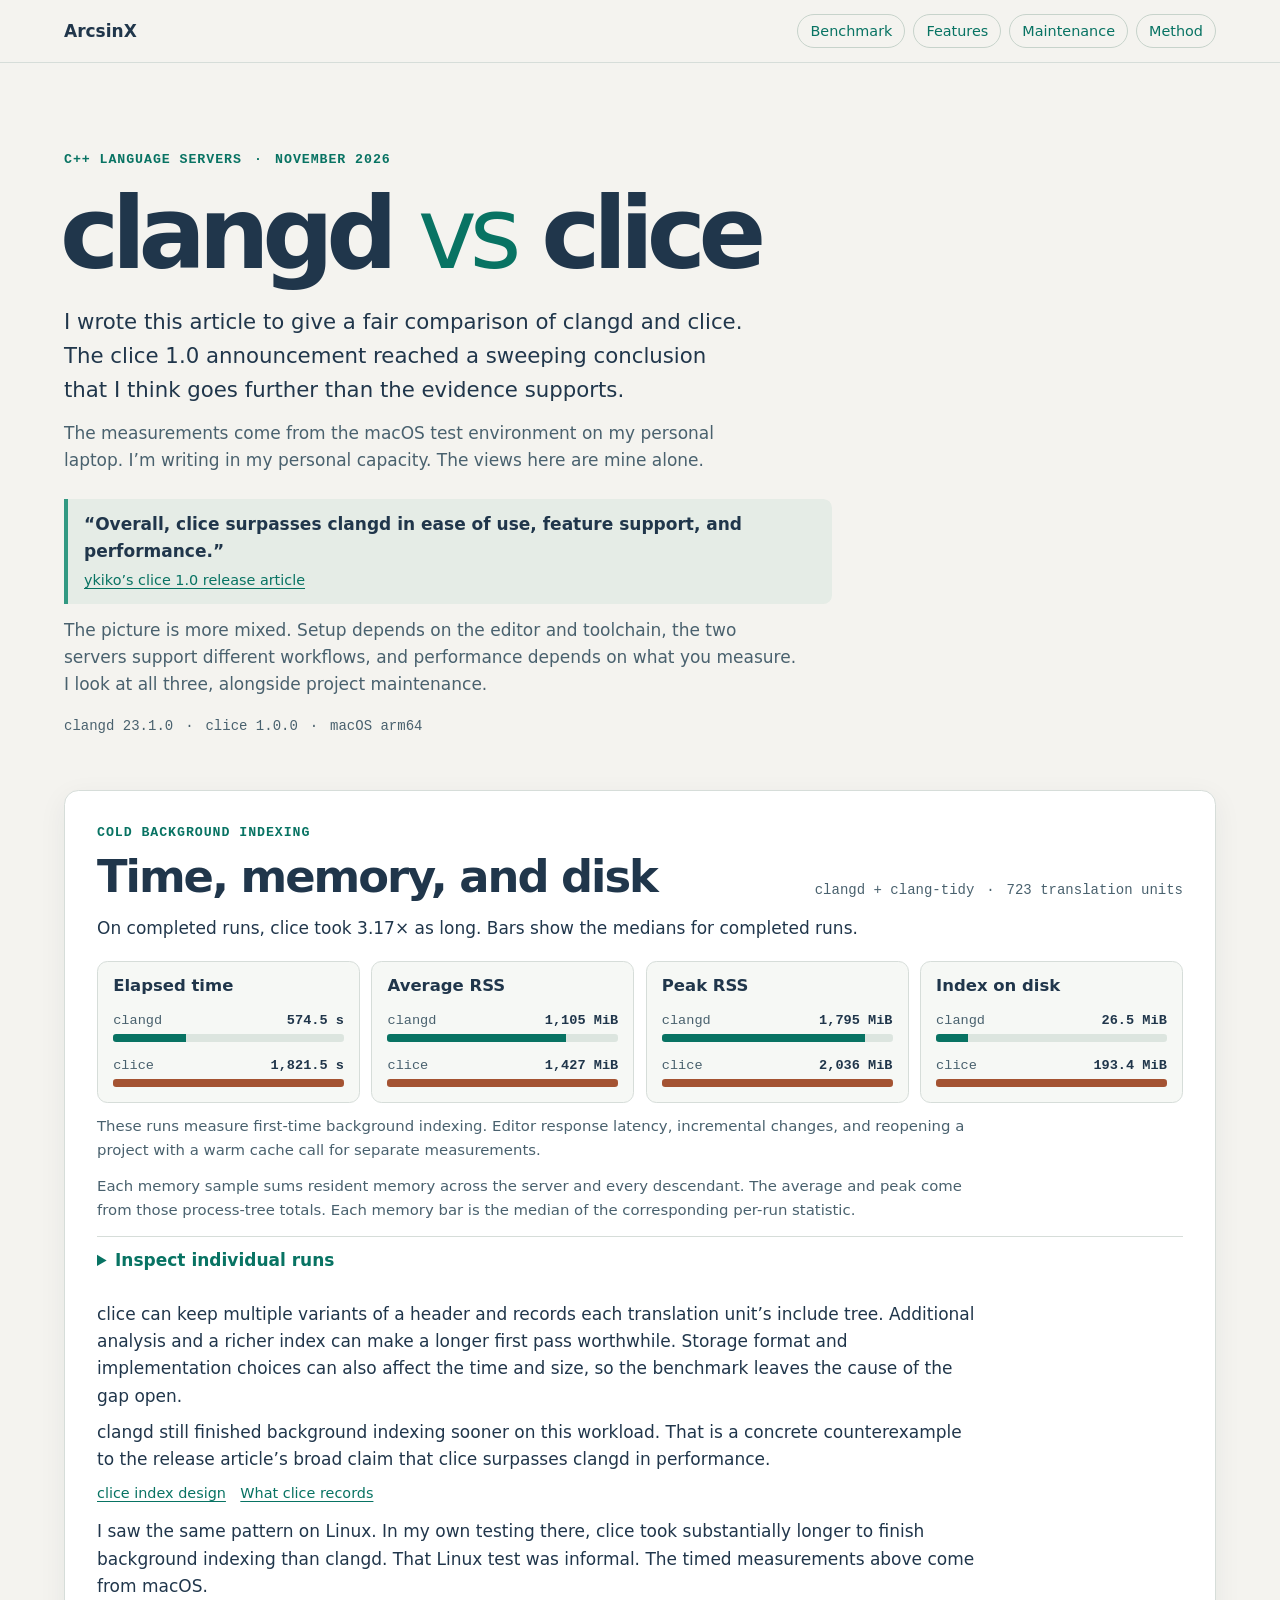
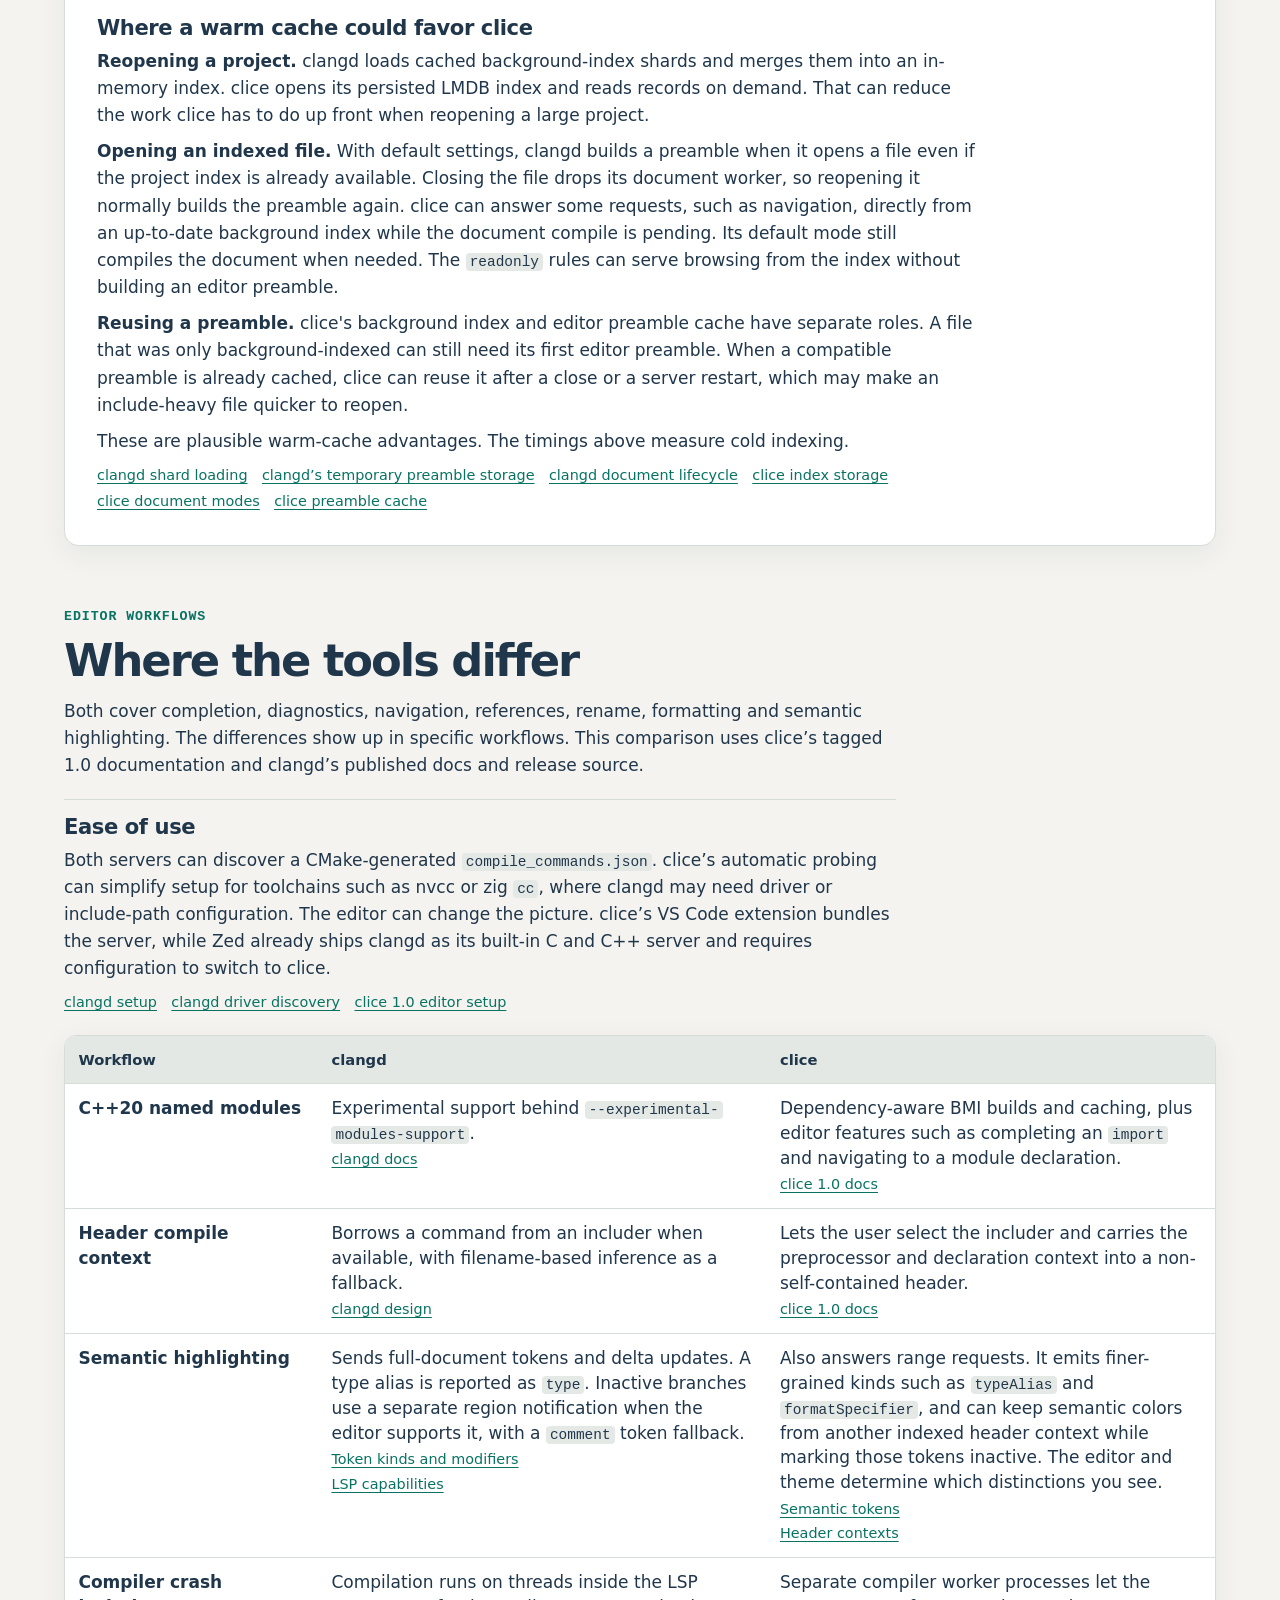
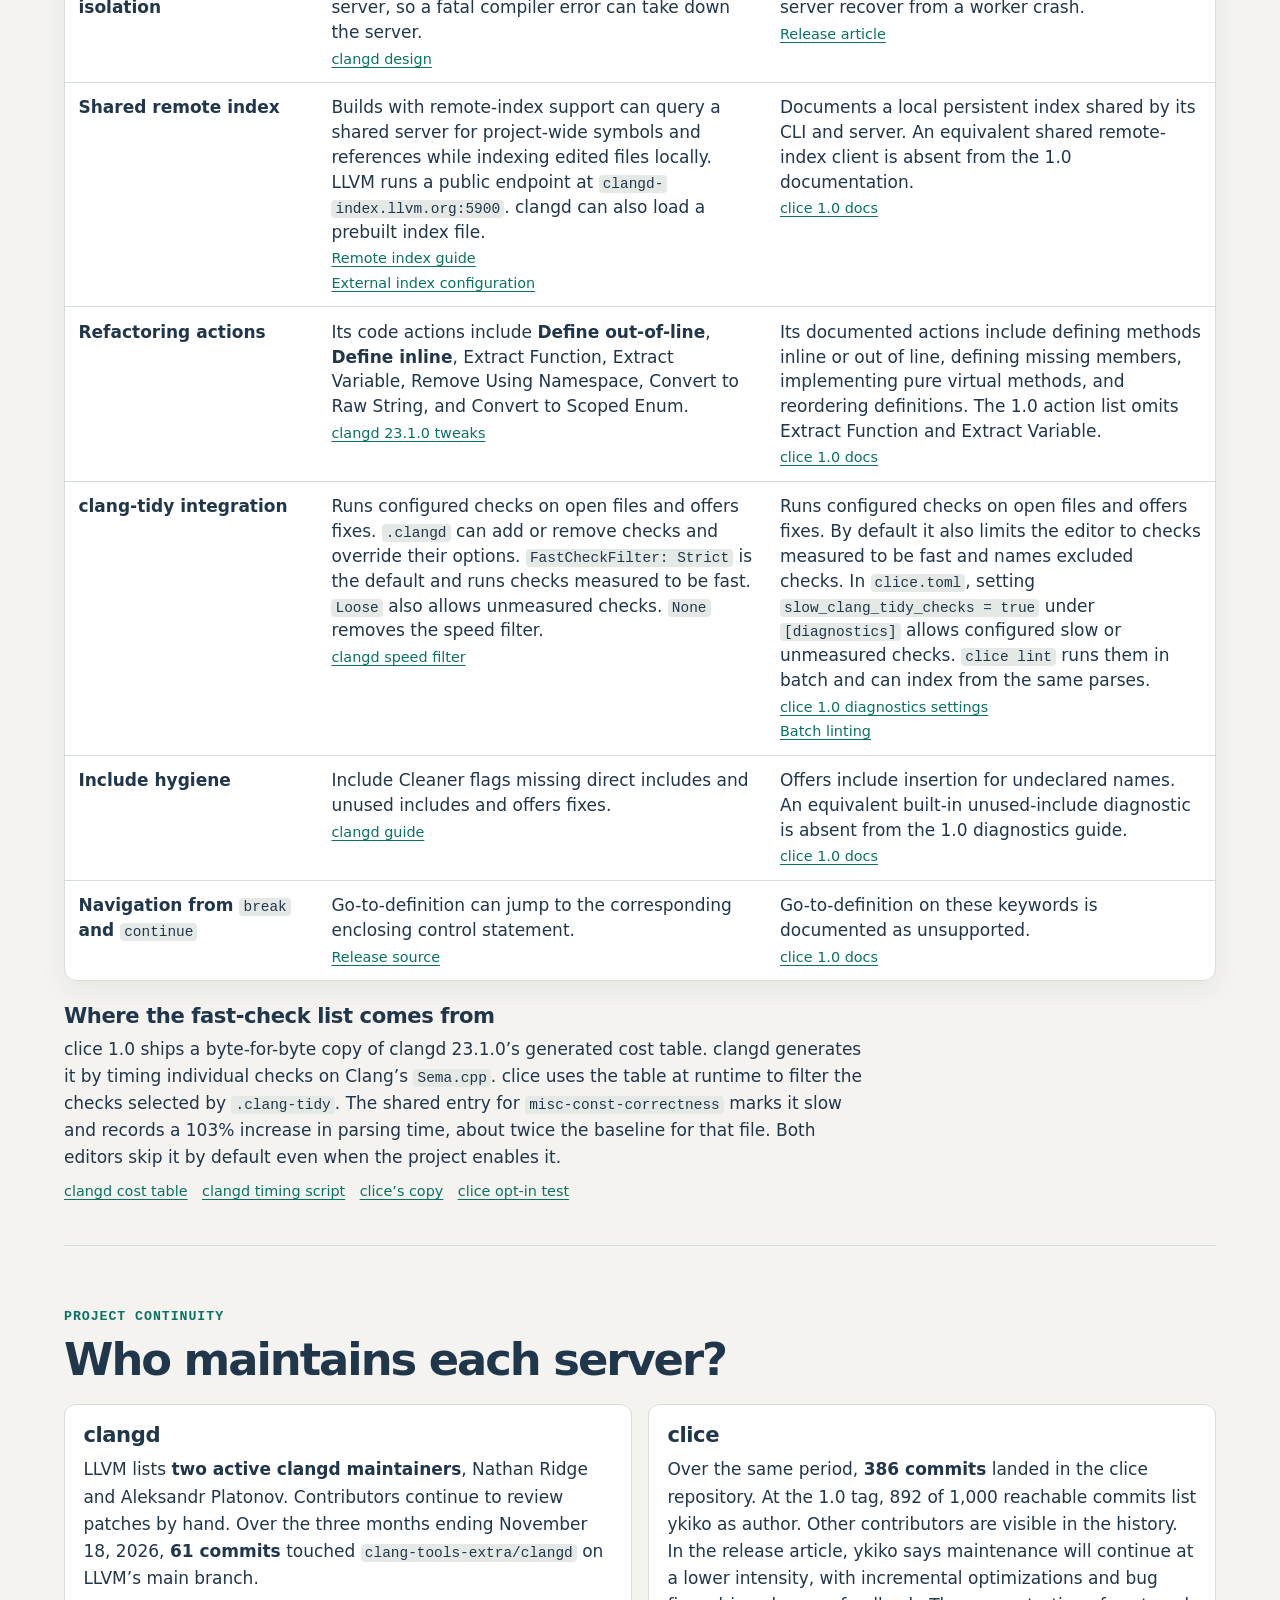
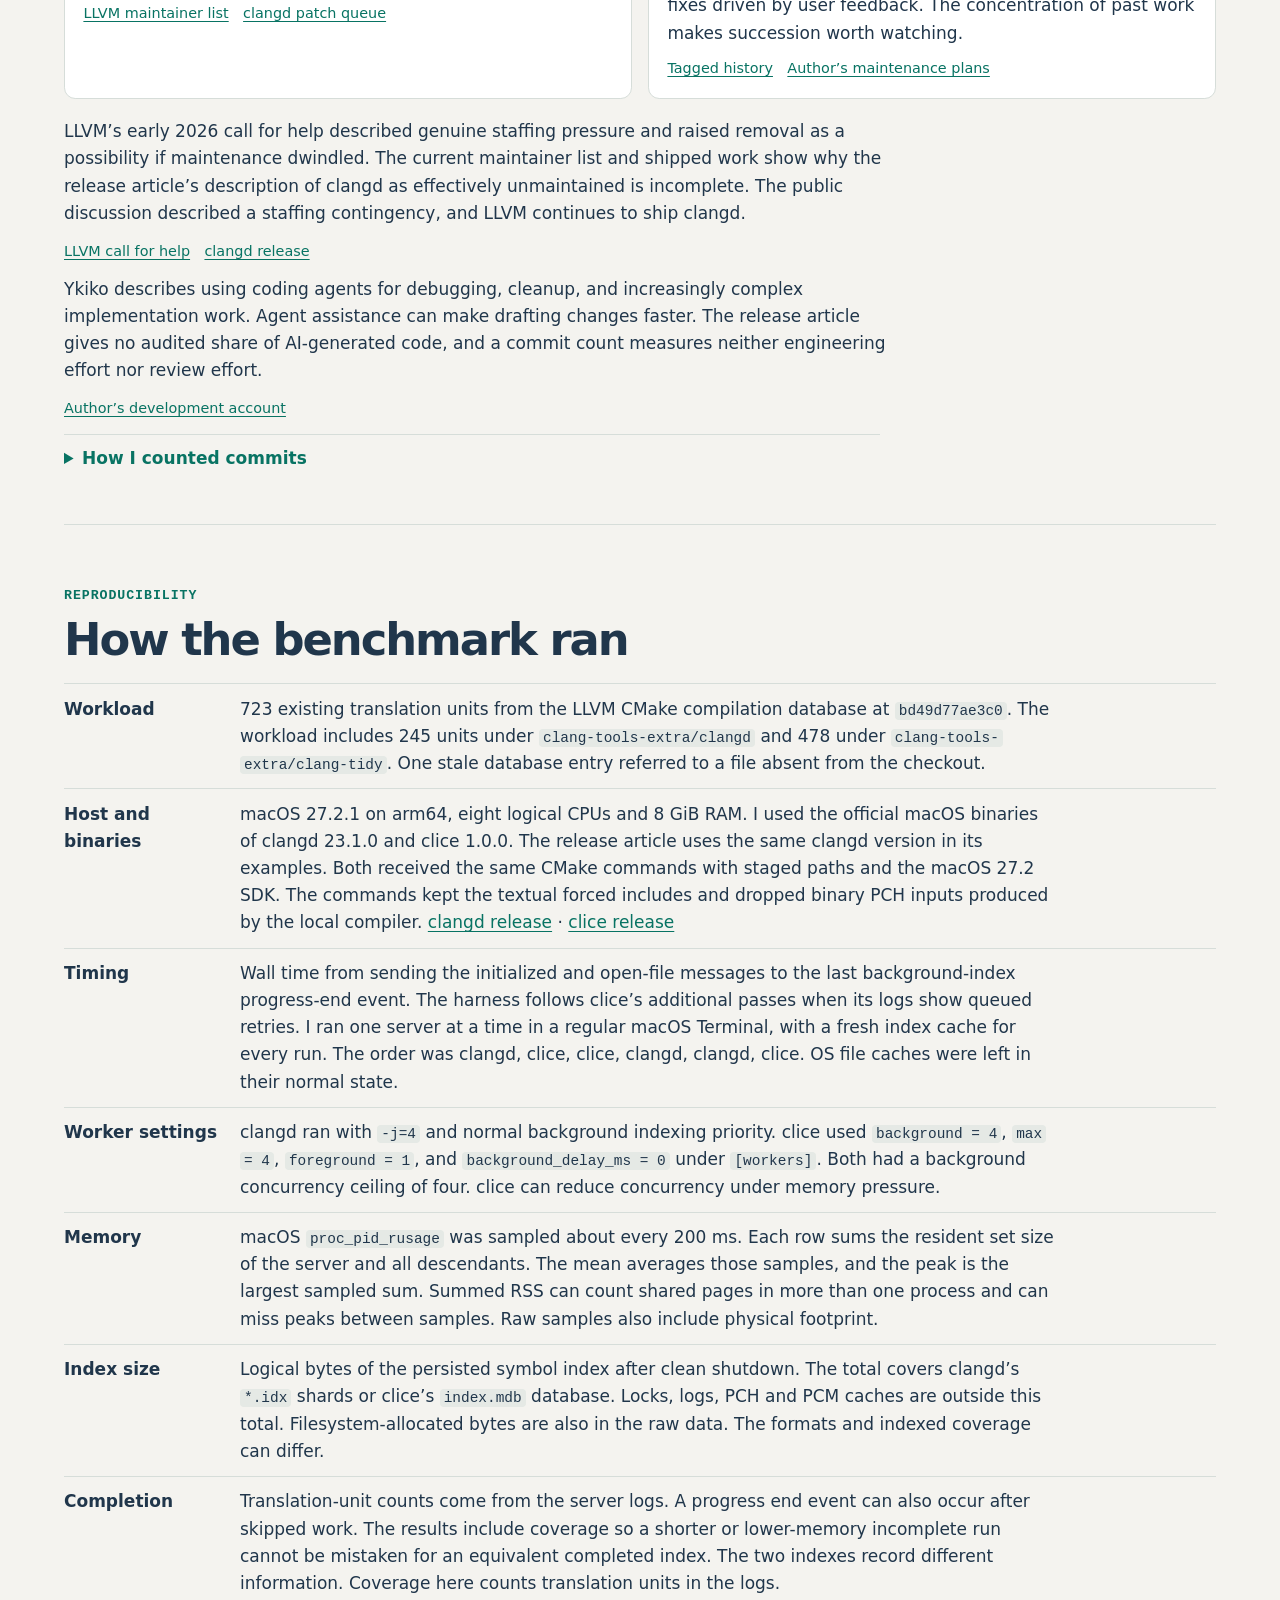
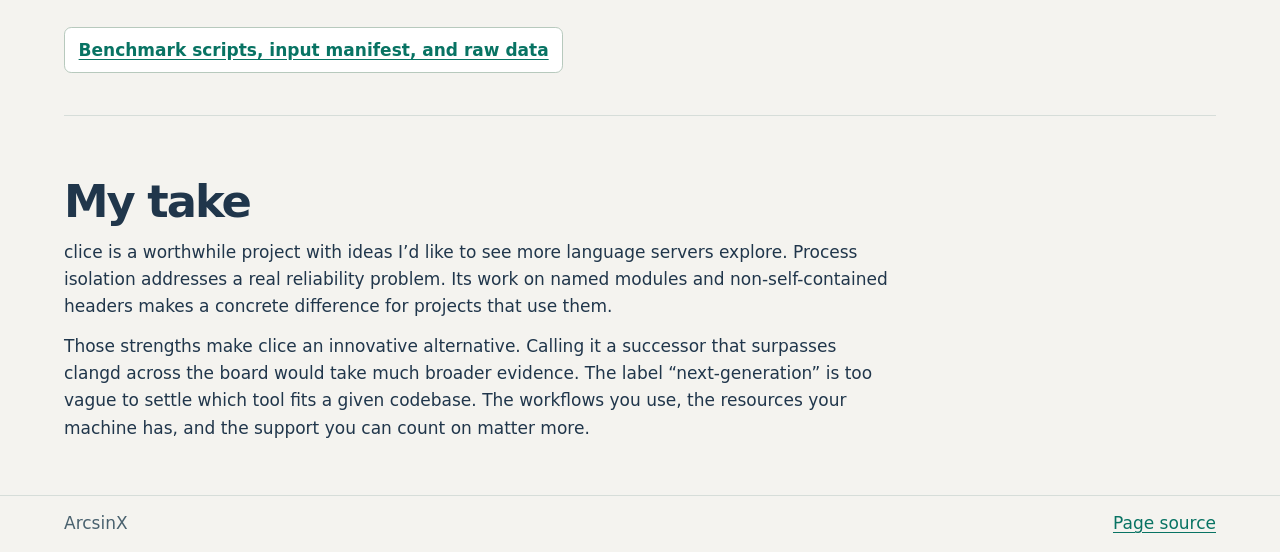
==== commit 4d2ee737: "Restore the article before the wording pass" ====
--- a/clangd-vs-clice/index.html
+++ b/clangd-vs-clice/index.html
@@ -28,13 +28,13 @@
       <div class="wrap intro">
         <p class="eyebrow">C++ language servers <span>·</span> November 2026</p>
         <h1>clangd <em>vs</em> clice</h1>
-        <p class="deck">I tried clice after the 1.0 release. One line in the announcement made me want to compare it directly with clangd.</p>
-        <p class="byline">I ran the benchmark on my personal Mac. The opinions here are my own.</p>
+        <p class="deck">I wrote this article to give a fair comparison of clangd and clice. The clice 1.0 announcement reached a sweeping conclusion that I think goes further than the evidence supports.</p>
+        <p class="byline">The measurements come from the macOS test environment on my personal laptop. I’m writing in my personal capacity. The views here are mine alone.</p>
         <figure class="release-claim">
           <blockquote>“Overall, clice surpasses clangd in ease of use, feature support, and performance.”</blockquote>
           <figcaption><a href="https://ykiko.me/en/articles/2105384023094834022/#language-server">ykiko’s clice 1.0 release article</a></figcaption>
         </figure>
-        <p class="claim-response">I think that claim is too broad. I wanted to compare the two fairly, so I looked at how each fits into an editor workflow and timed them indexing the same code. I also went through their recent commit history and looked at who’s maintaining each project.</p>
+        <p class="claim-response">The picture is more mixed. Setup depends on the editor and toolchain, the two servers support different workflows, and performance depends on what you measure. I look at all three, alongside project maintenance.</p>
         <p class="provenance">clangd 23.1.0 <span>·</span> clice 1.0.0 <span>·</span> macOS arm64</p>
       </div>
 
@@ -49,24 +49,24 @@
         <p id="benchmark-note" class="benchmark-note" aria-live="polite"></p>
         <div class="metrics" id="metric-cards"></div>
         <noscript><p>JavaScript displays the benchmark charts and per-run values. The raw data is available in the benchmark repository.</p></noscript>
-        <p class="chart-caption">I started each run with an empty index cache. Completion, edits, and reopening a project are separate workloads.</p>
-        <p class="chart-caption">I sampled the whole process tree and added up its resident memory each time. The bars show the median of the per-run averages and the median of the per-run peaks.</p>
+        <p class="chart-caption">These runs measure first-time background indexing. Editor response latency, incremental changes, and reopening a project with a warm cache call for separate measurements.</p>
+        <p class="chart-caption">Each memory sample sums resident memory across the server and every descendant. The average and peak come from those process-tree totals. Each memory bar is the median of the corresponding per-run statistic.</p>
         <details id="runs" class="runs">
           <summary>Inspect individual runs</summary>
           <div class="table-scroll" id="run-table" tabindex="0" role="region" aria-label="Individual benchmark runs"></div>
         </details>
         <div class="index-tradeoff">
-          <p>clice keeps multiple variants of a header and records each translation unit’s include tree. If you need that information, a longer first index can be a fair trade. The storage format and the way each server builds its index can also affect the time and disk space.</p>
-          <p>For this workload, though, clangd finished the first index sooner. That’s one concrete case where the release article’s performance claim breaks down.</p>
+          <p>clice can keep multiple variants of a header and records each translation unit’s include tree. Additional analysis and a richer index can make a longer first pass worthwhile. Storage format and implementation choices can also affect the time and size, so the benchmark leaves the cause of the gap open.</p>
+          <p>clangd still finished background indexing sooner on this workload. That is a concrete counterexample to the release article’s broad claim that clice surpasses clangd in performance.</p>
           <p class="sources"><a href="https://github.com/clice-io/clice/blob/v1.0.0/docs/en/design/symbol-index.md">clice index design</a><a href="https://github.com/clice-io/clice/blob/v1.0.0/docs/en/cli/index.md#inspecting-the-index">What clice records</a></p>
         </div>
-        <p class="benchmark-paragraph">I saw clice take substantially longer to index on Linux, too. That was an informal test. The figures above come from the macOS runs.</p>
+        <p class="benchmark-paragraph">I saw the same pattern on Linux. In my own testing there, clice took substantially longer to finish background indexing than clangd. That Linux test was informal. The timed measurements above come from macOS.</p>
         <div class="warm-scenarios">
           <h3>Where a warm cache could favor clice</h3>
-          <p><strong>Reopening a project.</strong> clangd loads cached background-index shards and merges them into an in-memory index. clice opens its persisted LMDB index and reads records on demand. On a large project, that can mean less work up front for clice.</p>
-          <p><strong>Opening an indexed file.</strong> With default settings, clangd builds a preamble when it opens a file even if the project index is already available. Closing the file drops its document worker. When you reopen the file, clangd usually builds the preamble again. clice can answer some requests, such as navigation, directly from an up-to-date background index while the document compile is pending. Its default mode still compiles the document when needed. The <code>readonly</code> rules can serve browsing from the index without building an editor preamble.</p>
-          <p><strong>Reusing a preamble.</strong> A file can be in clice’s background index and still need a preamble the first time you open it. Once clice has cached that preamble, it can reuse it after you close the file or restart the server, as long as the preamble is still valid. That could save time on a file with a lot of includes.</p>
-          <p>I’d expect clice to do better in some of these cases. The benchmark above only times the first index.</p>
+          <p><strong>Reopening a project.</strong> clangd loads cached background-index shards and merges them into an in-memory index. clice opens its persisted LMDB index and reads records on demand. That can reduce the work clice has to do up front when reopening a large project.</p>
+          <p><strong>Opening an indexed file.</strong> With default settings, clangd builds a preamble when it opens a file even if the project index is already available. Closing the file drops its document worker, so reopening it normally builds the preamble again. clice can answer some requests, such as navigation, directly from an up-to-date background index while the document compile is pending. Its default mode still compiles the document when needed. The <code>readonly</code> rules can serve browsing from the index without building an editor preamble.</p>
+          <p><strong>Reusing a preamble.</strong> clice's background index and editor preamble cache have separate roles. A file that was only background-indexed can still need its first editor preamble. When a compatible preamble is already cached, clice can reuse it after a close or a server restart, which may make an include-heavy file quicker to reopen.</p>
+          <p>These are plausible warm-cache advantages. The timings above measure cold indexing.</p>
           <p class="sources"><a href="https://github.com/llvm/llvm-project/blob/llvmorg-23.1.0/clang-tools-extra/clangd/index/BackgroundRebuild.cpp">clangd shard loading</a><a href="https://github.com/llvm/llvm-project/blob/llvmorg-23.1.0/clang/lib/Frontend/PrecompiledPreamble.cpp#L197">clangd’s temporary preamble storage</a><a href="https://github.com/llvm/llvm-project/blob/llvmorg-23.1.0/clang-tools-extra/clangd/TUScheduler.cpp">clangd document lifecycle</a><a href="https://github.com/clice-io/clice/blob/v1.0.0/docs/en/design/symbol-index.md#storage">clice index storage</a><a href="https://github.com/clice-io/clice/blob/v1.0.0/docs/en/guide/configuration.md#L752-L758">clice document modes</a><a href="https://github.com/clice-io/clice/blob/v1.0.0/docs/en/design/incremental-parse.md#content-addressed-storage">clice preamble cache</a></p>
         </div>
       </section>
@@ -76,10 +76,10 @@
       <section class="section" id="features" aria-labelledby="features-title">
         <p class="eyebrow">Editor workflows</p>
         <h2 id="features-title">Where the tools differ</h2>
-        <p class="section-intro">Both servers cover the basics, including completion, diagnostics, navigation, rename, and formatting. Here are the differences that stood out in the release docs and source.</p>
+        <p class="section-intro">Both cover completion, diagnostics, navigation, references, rename, formatting and semantic highlighting. The differences show up in specific workflows. This comparison uses clice’s tagged 1.0 documentation and clangd’s published docs and release source.</p>
         <div class="ease">
           <h3>Ease of use</h3>
-          <p>Both servers can discover a CMake-generated <code>compile_commands.json</code>. clice’s automatic probing can simplify setup for toolchains such as nvcc or zig <code>cc</code>, where clangd may need driver or include-path configuration. The editor matters, too. The clice extension for VS Code bundles the server. In Zed, clangd comes built in for C and C++ and switching to clice takes some configuration.</p>
+          <p>Both servers can discover a CMake-generated <code>compile_commands.json</code>. clice’s automatic probing can simplify setup for toolchains such as nvcc or zig <code>cc</code>, where clangd may need driver or include-path configuration. The editor can change the picture. clice’s VS Code extension bundles the server, while Zed already ships clangd as its built-in C and C++ server and requires configuration to switch to clice.</p>
           <p class="sources"><a href="https://clangd.llvm.org/installation">clangd setup</a><a href="https://clangd.llvm.org/guides/system-headers#query-driver">clangd driver discovery</a><a href="https://github.com/clice-io/clice/blob/v1.0.0/docs/en/guide/editors.md">clice 1.0 editor setup</a></p>
         </div>
         <div class="table-scroll feature-table" tabindex="0" role="region" aria-label="Feature comparison">
@@ -107,7 +107,7 @@
 
       <section class="section" id="maintenance" aria-labelledby="maintenance-title">
         <p class="eyebrow">Project continuity</p>
-        <h2 id="maintenance-title">Who’s working on each project?</h2>
+        <h2 id="maintenance-title">Who maintains each server?</h2>
         <div class="columns">
           <article>
             <h3>clangd</h3>
@@ -116,13 +116,13 @@
           </article>
           <article>
             <h3>clice</h3>
-            <p>Over the same period, <strong>386 commits</strong> landed in the clice repository. At the 1.0 tag, ykiko is listed as the author of 892 of the 1,000 commits. In the release post, ykiko says they’ll spend less time on the project and focus on optimizations and bug fixes. With so much of the work coming from one person, I’m curious how much of the maintenance other contributors will take on.</p>
+            <p>Over the same period, <strong>386 commits</strong> landed in the clice repository. At the 1.0 tag, 892 of 1,000 reachable commits list ykiko as author. Other contributors are visible in the history. In the release article, ykiko says maintenance will continue at a lower intensity, with incremental optimizations and bug fixes driven by user feedback. The concentration of past work makes succession worth watching.</p>
             <p class="sources"><a href="https://github.com/clice-io/clice/commits/v1.0.0/">Tagged history</a><a href="https://ykiko.me/en/articles/2105384023094834022/#to-be-continued">Author’s maintenance plans</a></p>
           </article>
         </div>
-        <p>LLVM asked for help with clangd maintenance in early 2026. The discussion raised the possibility of removing clangd if it couldn’t get enough maintainers. LLVM still ships clangd, and patches are still being reviewed.</p>
+        <p>LLVM’s early 2026 call for help described genuine staffing pressure and raised removal as a possibility if maintenance dwindled. The current maintainer list and shipped work show why the release article’s description of clangd as effectively unmaintained is incomplete. The public discussion described a staffing contingency, and LLVM continues to ship clangd.</p>
         <p class="sources"><a href="https://discourse.llvm.org/t/help-needed-with-clangd-maintenance/89820">LLVM call for help</a><a href="https://github.com/clangd/clangd/releases/tag/23.1.0">clangd release</a></p>
-        <p>Ykiko describes using coding agents for debugging, cleanup, and increasingly complex implementation work. That can speed up drafting. The post gives no breakdown of how much code was AI-generated. The commit totals tell us how many changes landed, with little indication of the work that went into writing or reviewing them.</p>
+        <p>Ykiko describes using coding agents for debugging, cleanup, and increasingly complex implementation work. Agent assistance can make drafting changes faster. The release article gives no audited share of AI-generated code, and a commit count measures neither engineering effort nor review effort.</p>
         <p class="sources"><a href="https://ykiko.me/en/articles/2105384023094834022/#how-did-we-get-here">Author’s development account</a></p>
         <details class="commit-method">
           <summary>How I counted commits</summary>
@@ -137,18 +137,18 @@
         <dl class="method">
           <div><dt>Workload</dt><dd>723 existing translation units from the LLVM CMake compilation database at <code>bd49d77ae3c0</code>. The workload includes 245 units under <code>clang-tools-extra/clangd</code> and 478 under <code>clang-tools-extra/clang-tidy</code>. One stale database entry referred to a file absent from the checkout.</dd></div>
           <div><dt>Host and binaries</dt><dd>macOS 27.2.1 on arm64, eight logical CPUs and 8 GiB RAM. I used the official macOS binaries of clangd 23.1.0 and clice 1.0.0. The release article uses the same clangd version in its examples. Both received the same CMake commands with staged paths and the macOS 27.2 SDK. The commands kept the textual forced includes and dropped binary PCH inputs produced by the local compiler. <a href="https://github.com/clangd/clangd/releases/tag/23.1.0">clangd release</a> · <a href="https://github.com/clice-io/clice/releases/tag/v1.0.0">clice release</a></dd></div>
-          <div><dt>Timing</dt><dd>The timer starts when the harness sends the initialized and open-file messages. It stops at the last background-index progress-end event, including any extra clice passes for queued retries. I ran one server at a time in macOS Terminal with a fresh index cache for every run. The order was clangd, clice, clice, clangd, clangd, clice. I left macOS to manage its file caches normally.</dd></div>
+          <div><dt>Timing</dt><dd>Wall time from sending the initialized and open-file messages to the last background-index progress-end event. The harness follows clice’s additional passes when its logs show queued retries. I ran one server at a time in a regular macOS Terminal, with a fresh index cache for every run. The order was clangd, clice, clice, clangd, clangd, clice. OS file caches were left in their normal state.</dd></div>
           <div><dt>Worker settings</dt><dd>clangd ran with <code>-j=4</code> and normal background indexing priority. clice used <code>background = 4</code>, <code>max = 4</code>, <code>foreground = 1</code>, and <code>background_delay_ms = 0</code> under <code>[workers]</code>. Both had a background concurrency ceiling of four. clice can reduce concurrency under memory pressure.</dd></div>
-          <div><dt>Memory</dt><dd>The harness uses <code>proc_pid_rusage</code> to sample the process tree about every 200 ms. It computes the average and peak from the sum of each sample. Summing RSS can count a shared page more than once, and a short spike can fall between samples. The raw data also includes physical footprint.</dd></div>
+          <div><dt>Memory</dt><dd>macOS <code>proc_pid_rusage</code> was sampled about every 200 ms. Each row sums the resident set size of the server and all descendants. The mean averages those samples, and the peak is the largest sampled sum. Summed RSS can count shared pages in more than one process and can miss peaks between samples. Raw samples also include physical footprint.</dd></div>
           <div><dt>Index size</dt><dd>Logical bytes of the persisted symbol index after clean shutdown. The total covers clangd’s <code>*.idx</code> shards or clice’s <code>index.mdb</code> database. Locks, logs, PCH and PCM caches are outside this total. Filesystem-allocated bytes are also in the raw data. The formats and indexed coverage can differ.</dd></div>
-          <div><dt>Completion</dt><dd>A server can report that indexing ended even when it skipped some work. I checked the logs for the number of translation units each run actually indexed. All six runs covered the full set.</dd></div>
+          <div><dt>Completion</dt><dd>Translation-unit counts come from the server logs. A progress end event can also occur after skipped work. The results include coverage so a shorter or lower-memory incomplete run cannot be mistaken for an equivalent completed index. The two indexes record different information. Coverage here counts translation units in the logs.</dd></div>
         </dl>
         <p><a class="button" href="https://github.com/ArcsinX/clangd-vs-clice-benchmark">Benchmark scripts, input manifest, and raw data</a></p>
       </section>
       <section class="section conclusion" aria-labelledby="conclusion-title">
         <h2 id="conclusion-title">My take</h2>
-        <p>I’m glad clice exists. A compiler crash taking down the whole language server is a real problem, and isolating compiler work in separate processes is an idea I’d like to see more servers try. clice also does things I’d want if I were working heavily with C++20 modules or headers that need their includer.</p>
-        <p>I’d call clice a promising alternative. The “next-generation” label tells me very little about which tool will work better for a particular codebase. For this LLVM checkout, I’d take clangd’s shorter wait for a first index. For a project built around modules, I’d give clice’s editor support a closer look.</p>
+        <p>clice is a worthwhile project with ideas I’d like to see more language servers explore. Process isolation addresses a real reliability problem. Its work on named modules and non-self-contained headers makes a concrete difference for projects that use them.</p>
+        <p>Those strengths make clice an innovative alternative. Calling it a successor that surpasses clangd across the board would take much broader evidence. The label “next-generation” is too vague to settle which tool fits a given codebase. The workflows you use, the resources your machine has, and the support you can count on matter more.</p>
       </section>
     </div>
   </main>
